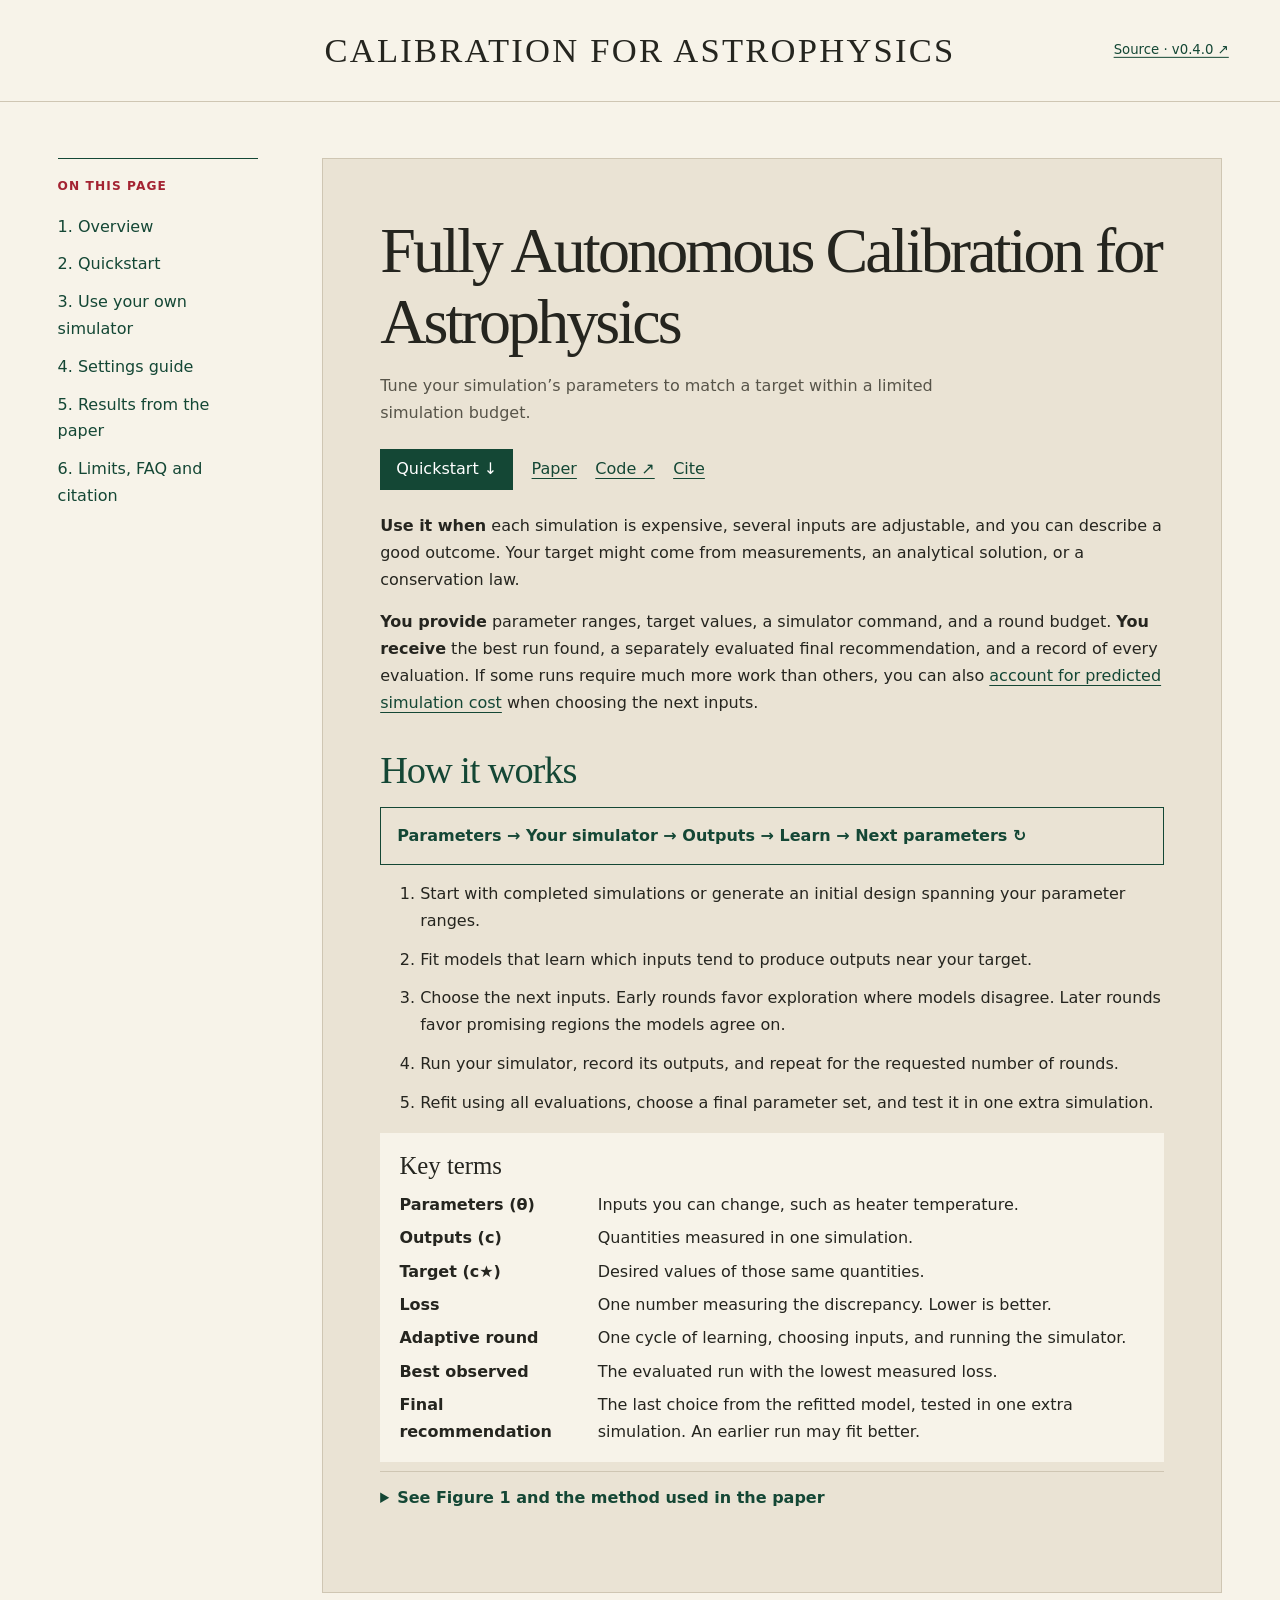
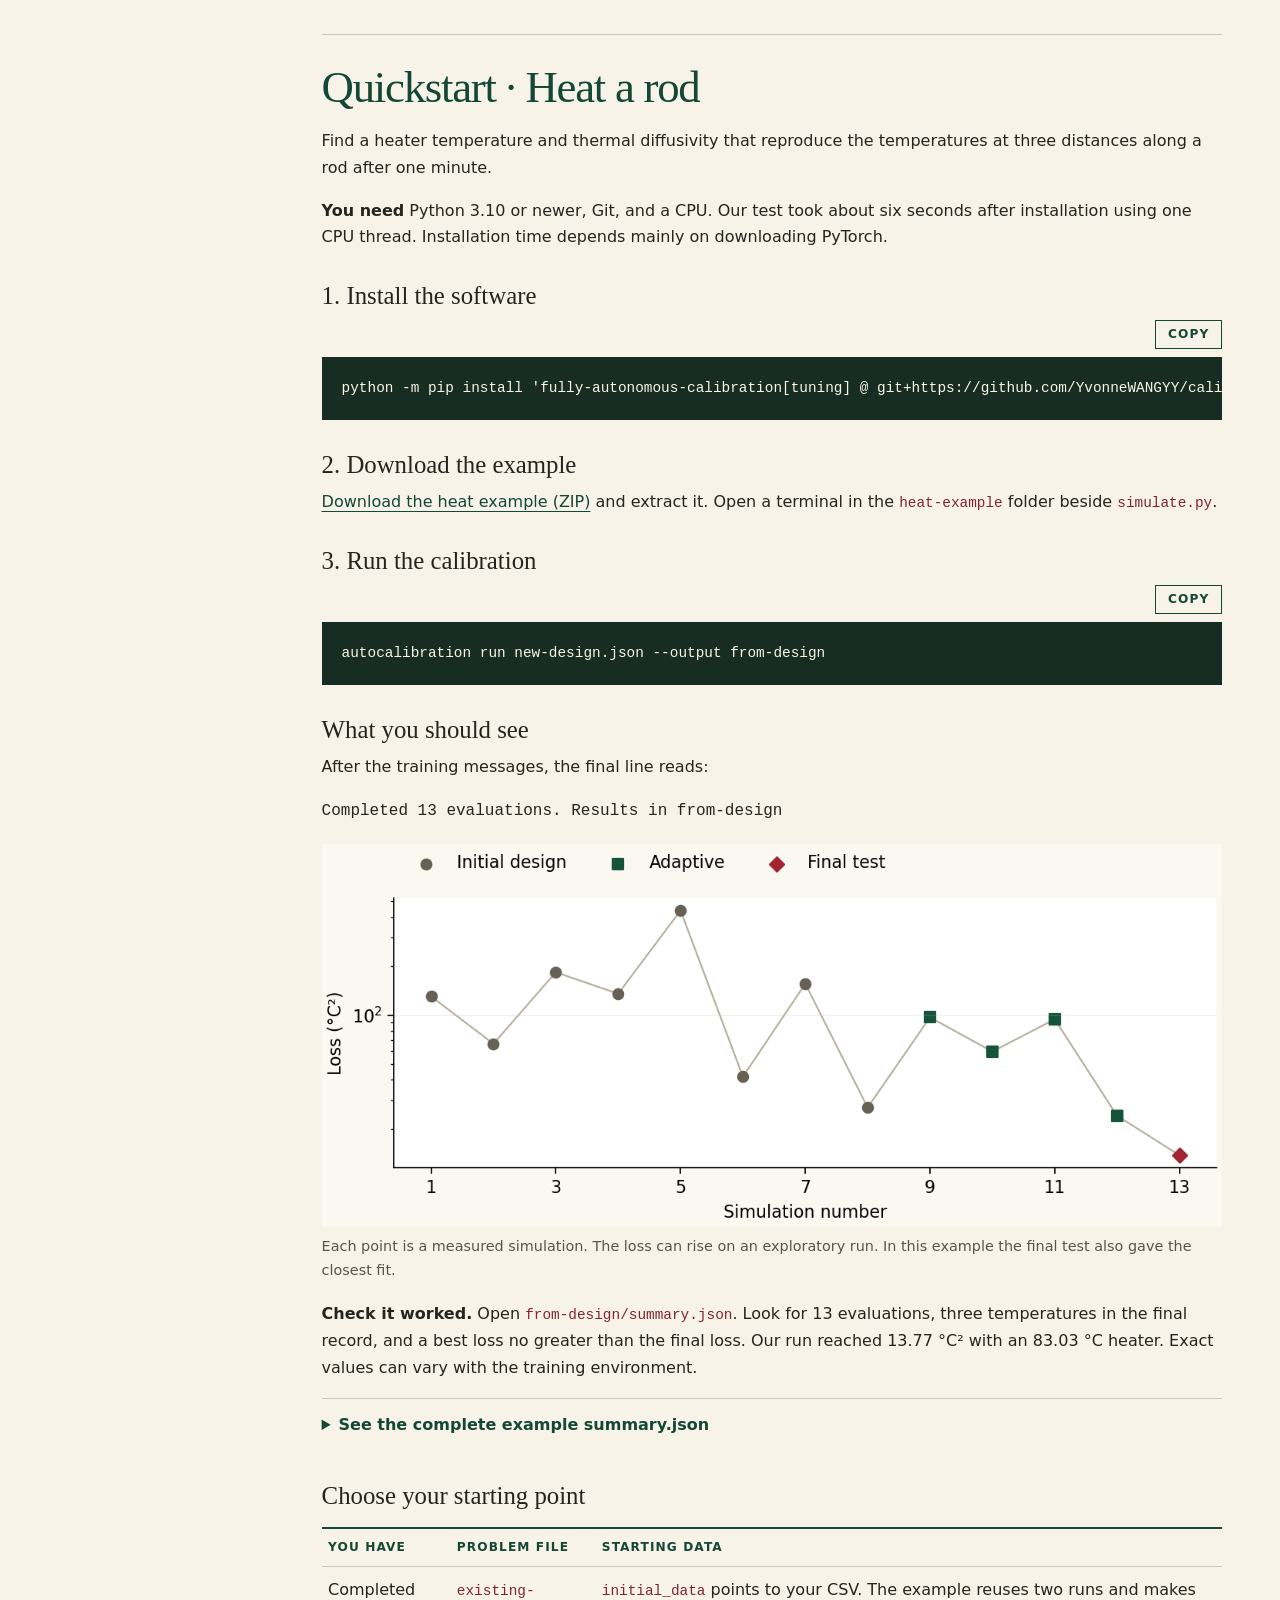
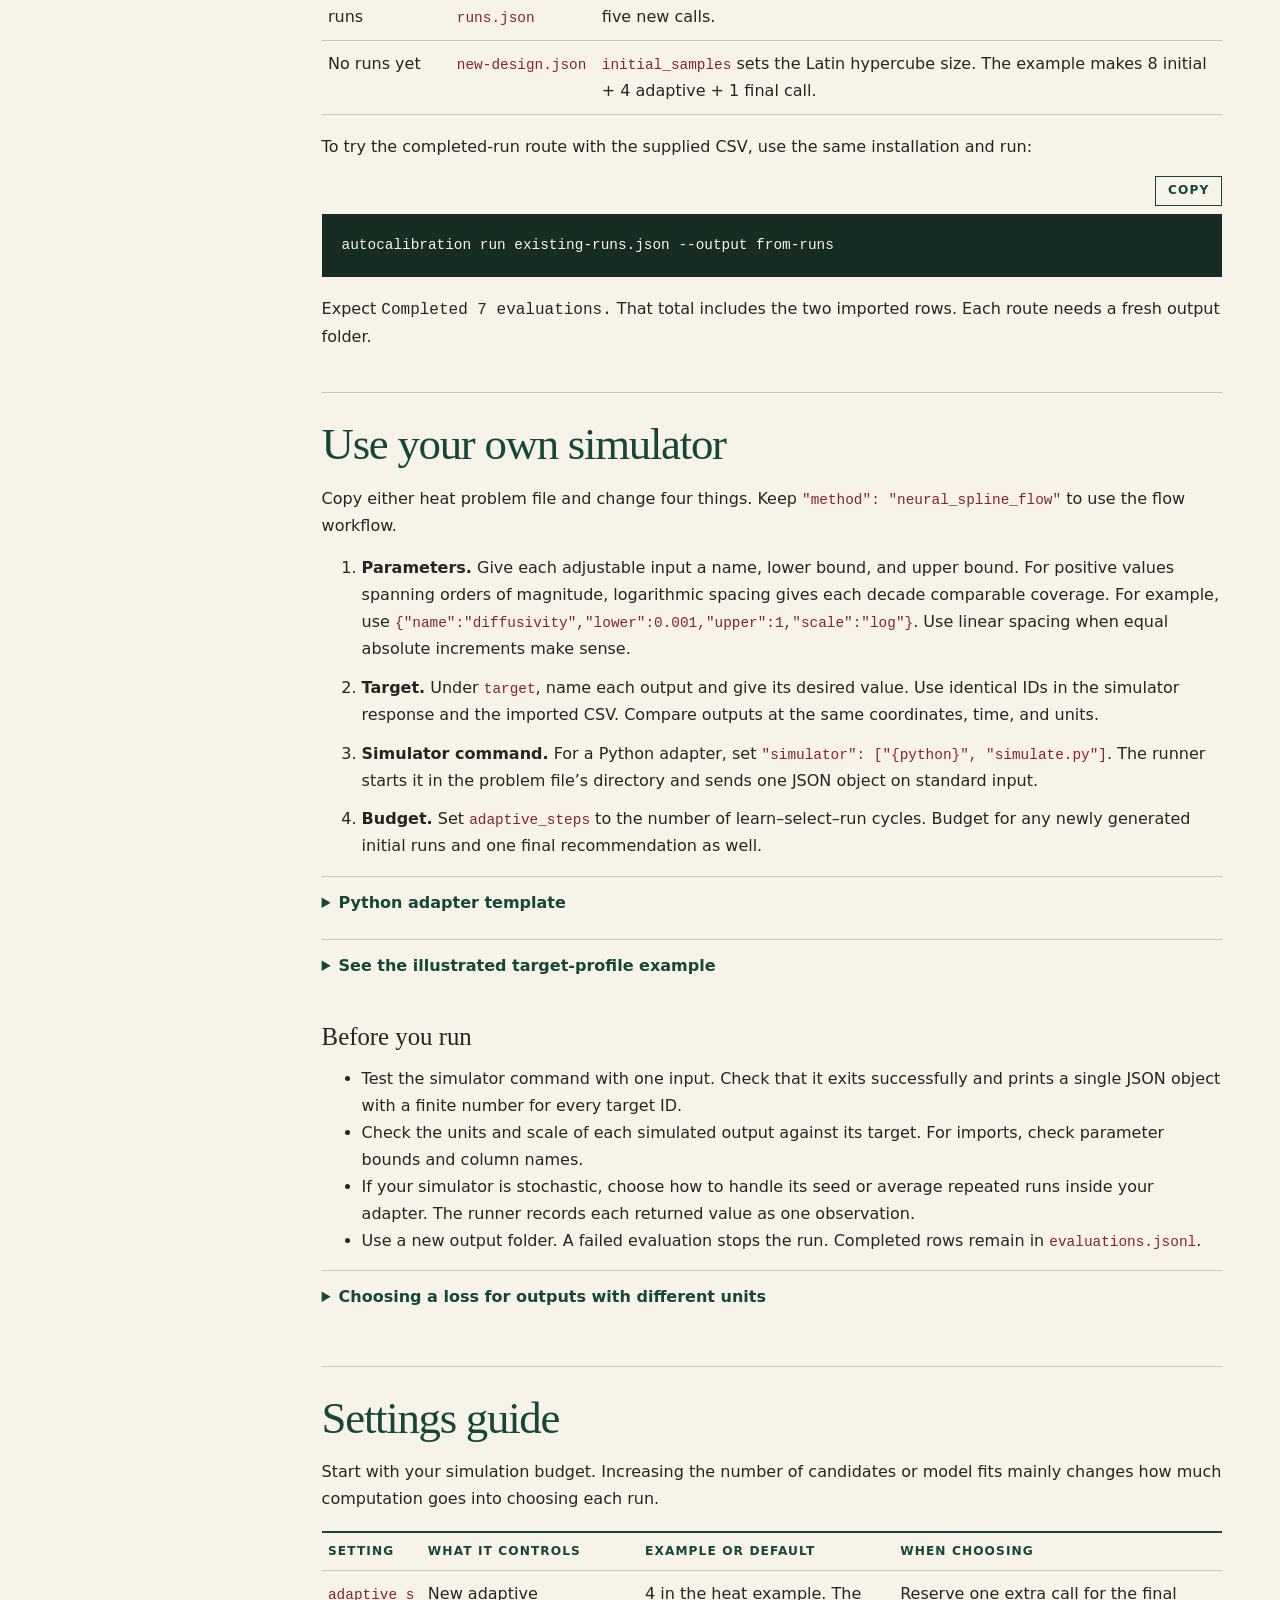
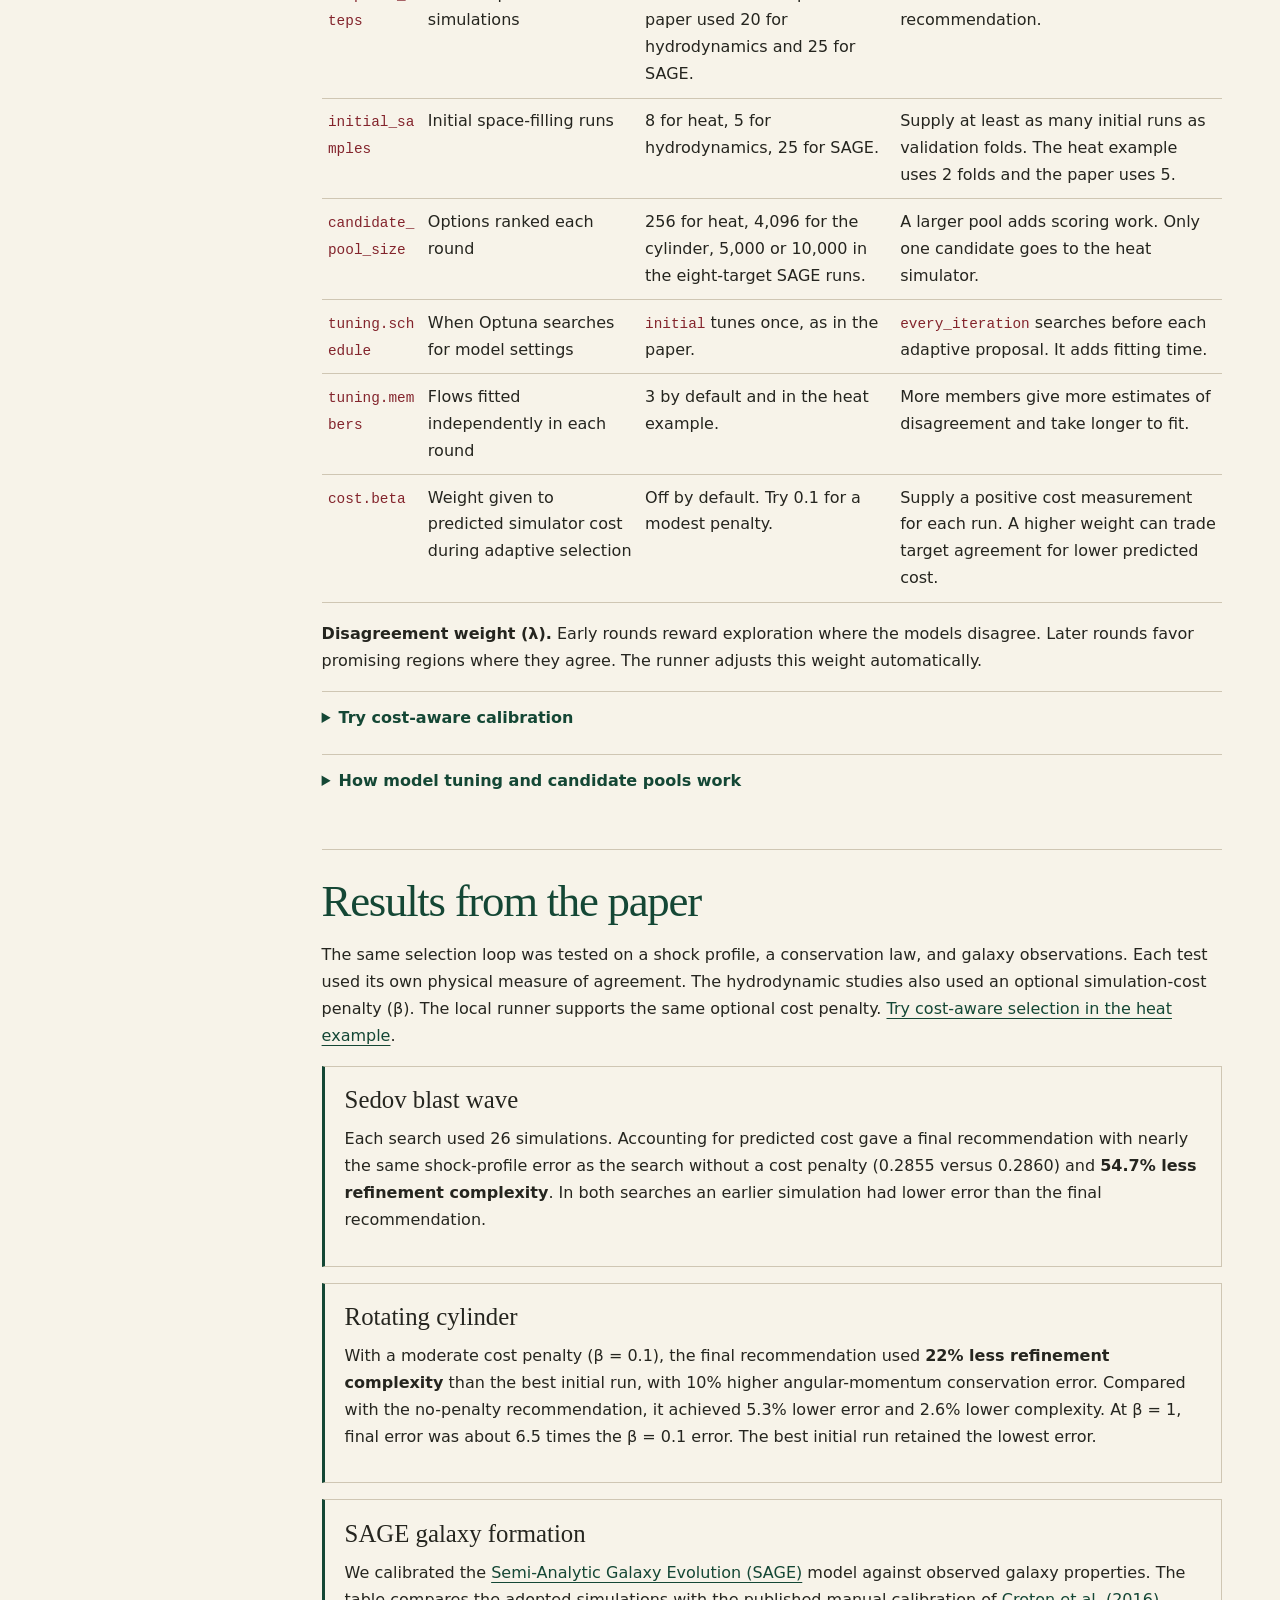
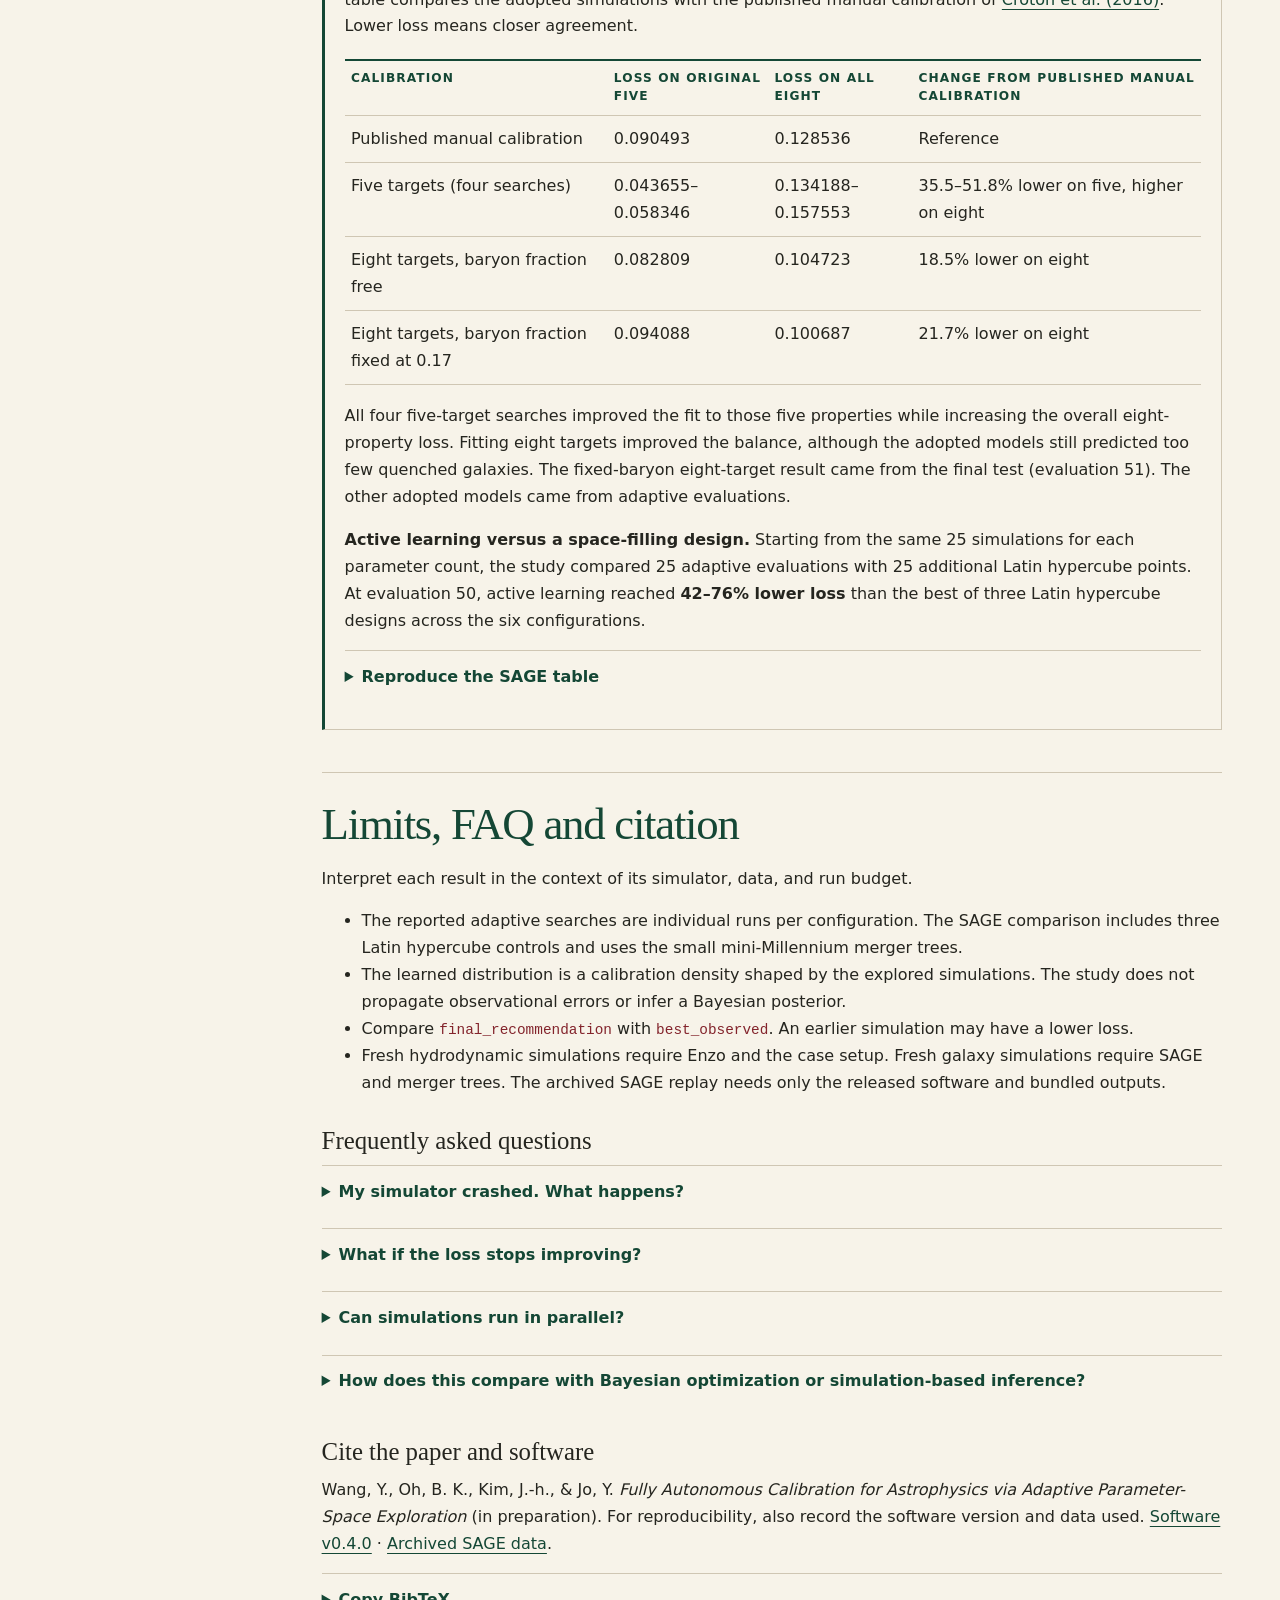
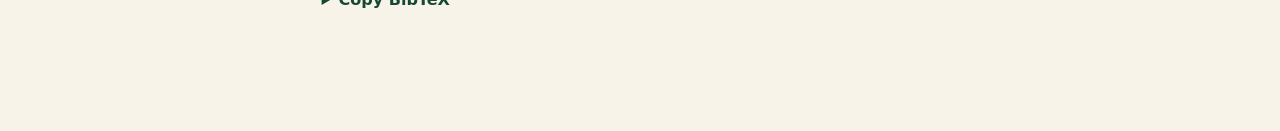
==== index.html @ 90cbb2a3 "Support cost-aware adaptive flow selection and a runnable heat example" ====
<!doctype html>
<html lang="en">
<head>
<meta charset="utf-8"><meta name="viewport" content="width=device-width,initial-scale=1">
<title>Fully Autonomous Calibration for Astrophysics via Adaptive Parameter-Space Exploration</title>
<meta name="description" content="Install autocalibration, define a target profile, and connect a simulator or import completed simulations.">
<link rel="stylesheet" href="guide/style.css?v=six-section-guide"></head>
<body><a class="skip" href="#main">Skip to content</a><header><div class="bar"><a class="brand" href="./">Calibration for Astrophysics</a><a href="https://github.com/YvonneWANGYY/calibration/tree/v0.4.0">Source · v0.4.0 ↗</a></div></header>
<div class="layout"><nav class="toc" aria-label="On this page"><strong>On this page</strong><a href="#overview">1. Overview</a><a href="#quickstart">2. Quickstart</a><a href="#your-problem">3. Use your own simulator</a><a href="#settings">4. Settings guide</a><a href="#results">5. Results from the paper</a><a href="#faq">6. Limits, FAQ and citation</a></nav><main id="main">
<section id="overview" class="intro">
<h1>Fully Autonomous Calibration for Astrophysics</h1>
<p class="lede">Tune your simulation’s parameters to match a target within a limited simulation budget.</p>
<div class="actions"><a href="#quickstart">Quickstart ↓</a> <a href="#paper">Paper</a> <a href="https://github.com/YvonneWANGYY/calibration/tree/v0.4.0">Code ↗</a> <a href="#cite">Cite</a></div>
<p><strong>Use it when</strong> each simulation is expensive, several inputs are adjustable, and you can describe a good outcome. Your target might come from measurements, an analytical solution, or a conservation law.</p>
<p><strong>You provide</strong> parameter ranges, target values, a simulator command, and a round budget. <strong>You receive</strong> the best run found, a separately evaluated final recommendation, and a record of every evaluation. If some runs require much more work than others, you can also <a href="#cost-aware">account for predicted simulation cost</a> when choosing the next inputs.</p>
<h2>How it works</h2>
<div class="loop" aria-label="Calibration loop">Parameters → Your simulator → Outputs → Learn → Next parameters ↻</div>
<ol class="steps"><li>Start with completed simulations or generate an initial design spanning your parameter ranges.</li><li>Fit models that learn which inputs tend to produce outputs near your target.</li><li>Choose the next inputs. Early rounds favor exploration where models disagree. Later rounds favor promising regions the models agree on.</li><li>Run your simulator, record its outputs, and repeat for the requested number of rounds.</li><li>Refit using all evaluations, choose a final parameter set, and test it in one extra simulation.</li></ol>
<aside class="glossary"><h3>Key terms</h3><dl class="terms"><dt>Parameters (θ)</dt><dd>Inputs you can change, such as heater temperature.</dd><dt>Outputs (c)</dt><dd>Quantities measured in one simulation.</dd><dt>Target (c★)</dt><dd>Desired values of those same quantities.</dd><dt>Loss</dt><dd>One number measuring the discrepancy. Lower is better.</dd><dt>Adaptive round</dt><dd>One cycle of learning, choosing inputs, and running the simulator.</dd><dt>Best observed</dt><dd>The evaluated run with the lowest measured loss.</dd><dt>Final recommendation</dt><dd>The last choice from the refitted model, tested in one extra simulation. An earlier run may fit better.</dd></dl></aside>
<details id="pipeline"><summary>See Figure 1 and the method used in the paper</summary><figure class="paper-figure"><a href="assets/calibration-workflow.png"><img src="assets/calibration-workflow.png" width="1635" height="942" alt="The loop fits flows to completed simulations, draws candidate inputs for the target, ranks them, and adds new simulation outputs to the training data."></a><figcaption>Figure 1 from Wang et al. (in preparation). <a href="assets/calibration-workflow.png">Open the full-size figure ↗</a></figcaption></figure><p>The paper fits conditional neural spline flows to simulation input–output pairs. Given the target, the ensemble draws and ranks candidate inputs. After the adaptive rounds it estimates the peak of the calibration density in physical parameter coordinates. See “Candidate Selection” in the <a href="#cite">manuscript</a>. <a href="https://arxiv.org/abs/1906.04032">Durkan et al. (2019)</a>.</p></details></section>

<section id="quickstart"><h2>Quickstart · Heat a rod</h2>
<p>Find a heater temperature and thermal diffusivity that reproduce the temperatures at three distances along a rod after one minute.</p>
<p><strong>You need</strong> Python 3.10 or newer, Git, and a CPU. Our test took about six seconds after installation using one CPU thread. Installation time depends mainly on downloading PyTorch.</p>
<h3 id="install">1. Install the software</h3>
<pre><code>python -m pip install 'fully-autonomous-calibration[tuning] @ git+https://github.com/YvonneWANGYY/calibration.git@v0.4.0'</code></pre>
<h3>2. Download the example</h3><p><a href="guide/heat-example.zip" download>Download the heat example (ZIP)</a> and extract it. Open a terminal in the <code>heat-example</code> folder beside <code>simulate.py</code>.</p>
<h3 id="new">3. Run the calibration</h3>
<pre><code>autocalibration run new-design.json --output from-design</code></pre>
<h3 id="output">What you should see</h3><p>After the training messages, the final line reads:</p>
<samp>Completed 13 evaluations. Results in from-design</samp>
<figure class="paper-figure"><img src="guide/heat/loss.png" alt="Loss for all 13 heat simulations. The final test at run 13 had the lowest loss in this example."><figcaption>Each point is a measured simulation. The loss can rise on an exploratory run. In this example the final test also gave the closest fit.</figcaption></figure>
<p><strong>Check it worked.</strong> Open <code>from-design/summary.json</code>. Look for 13 evaluations, three temperatures in the final record, and a best loss no greater than the final loss. Our run reached 13.77 °C² with an 83.03 °C heater. Exact values can vary with the training environment.</p>
<details><summary>See the complete example summary.json</summary><pre><code>{
  &quot;evaluations&quot;: 13,
  &quot;best_observed&quot;: {
    &quot;kind&quot;: &quot;final_recommendation&quot;,
    &quot;parameters&quot;: {
      &quot;diffusivity_cm2_s&quot;: 0.0696390151977539,
      &quot;heater_c&quot;: 83.03335666656494
    },
    &quot;rank&quot;: 1,
    &quot;evaluation&quot;: 13,
    &quot;metrics&quot;: {
      &quot;temp_1cm&quot;: 65.9820600017668,
      &quot;temp_3cm&quot;: 38.87852084547196,
      &quot;temp_5cm&quot;: 25.277617916808758
    },
    &quot;loss&quot;: 13.77159541329529
  },
  &quot;final_recommendation&quot;: {
    &quot;kind&quot;: &quot;final_recommendation&quot;,
    &quot;parameters&quot;: {
      &quot;diffusivity_cm2_s&quot;: 0.0696390151977539,
      &quot;heater_c&quot;: 83.03335666656494
    },
    &quot;rank&quot;: 1,
    &quot;evaluation&quot;: 13,
    &quot;metrics&quot;: {
      &quot;temp_1cm&quot;: 65.9820600017668,
      &quot;temp_3cm&quot;: 38.87852084547196,
      &quot;temp_5cm&quot;: 25.277617916808758
    },
    &quot;loss&quot;: 13.77159541329529
  }
}</code></pre></details>
<h3 id="initial">Choose your starting point</h3><div class="table-scroll" role="region" tabindex="0" aria-label="You have table"><table><thead><tr><th scope="col">You have</th><th scope="col">Problem file</th><th scope="col">Starting data</th></tr></thead><tbody><tr><td>Completed runs</td><td><code>existing-runs.json</code></td><td><code>initial_data</code> points to your CSV. The example reuses two runs and makes five new calls.</td></tr><tr><td>No runs yet</td><td><code>new-design.json</code></td><td><code>initial_samples</code> sets the Latin hypercube size. The example makes 8 initial + 4 adaptive + 1 final call.</td></tr></tbody></table></div>
<p id="import">To try the completed-run route with the supplied CSV, use the same installation and run:</p>
<pre><code>autocalibration run existing-runs.json --output from-runs</code></pre>
<p>Expect <samp>Completed 7 evaluations.</samp> That total includes the two imported rows. Each route needs a fresh output folder.</p></section>

<section id="your-problem"><h2>Use your own simulator</h2>
<p>Copy either heat problem file and change four things. Keep <code>"method": "neural_spline_flow"</code> to use the flow workflow.</p>
<ol class="steps"><li><strong>Parameters.</strong> Give each adjustable input a name, lower bound, and upper bound. For positive values spanning orders of magnitude, logarithmic spacing gives each decade comparable coverage. For example, use <code>{"name":"diffusivity","lower":0.001,"upper":1,"scale":"log"}</code>. Use linear spacing when equal absolute increments make sense.</li>
<li><strong>Target.</strong> Under <code>target</code>, name each output and give its desired value. Use identical IDs in the simulator response and the imported CSV. Compare outputs at the same coordinates, time, and units.</li>
<li id="adapter"><strong>Simulator command.</strong> For a Python adapter, set <code>"simulator": ["{python}", "simulate.py"]</code>. The runner starts it in the problem file’s directory and sends one JSON object on standard input.</li>
<li><strong>Budget.</strong> Set <code>adaptive_steps</code> to the number of learn–select–run cycles. Budget for any newly generated initial runs and one final recommendation as well.</li></ol>
<details><summary>Python adapter template</summary><p>Replace the import and call with your model’s interface. This example assumes the model returns temperatures keyed by distance in centimetres.</p>
<pre><code>import json
import sys
from my_solver import simulate

parameters = json.load(sys.stdin)
temperatures = simulate(**parameters)
outputs = {f"temp_{x}cm": temperatures[x] for x in (1, 3, 5)}
print(json.dumps(outputs, allow_nan=False))</code></pre><p>Print diagnostics to standard error. <a href="guide/heat/simulate.py">See the complete runnable heat solver</a>.</p></details>
<details id="target"><summary id="target-profile">See the illustrated target-profile example</summary>
<p>A target profile describes what you want the simulator to reproduce. Choose the output you want to match, where to compare it, and the value you want it to take at each point. Use the same reference for every parameter set, whether your first simulations are imported or newly generated.</p>
<p>In the paper, <var>θ</var> denotes the inputs you can adjust, <var>c</var> is the set of quantities measured in one simulation, and <var>c</var><sub>★</sub> contains their desired values. A completed simulation gives one pair (<var>θ</var>, <var>c</var>). The paper’s conditional neural spline flow (<a href="https://arxiv.org/abs/1906.04032">Durkan et al. 2019</a>) learns from these pairs and proposes new inputs for the desired <var>c</var><sub>★</sub>. A loss then summarizes how closely a completed run matches the reference.</p>
<h4>How far does heat travel along a rod?</h4>
<p>A 10 cm rod starts at 20 °C. A heater holds its left end at a constant temperature while its right end stays at 20 °C. The simulator divides the rod into cells and advances the heat equation for 60 seconds. You can change two inputs: the heater temperature and the thermal diffusivity, which controls how quickly heat spreads.</p>
<p><strong>Your target is a temperature profile.</strong> At 60 seconds, you want the simulation to match temperatures at three positions along the rod. For this tutorial we generated those target readings using a finer reference simulation (200 cells, diffusivity 0.09 cm²/s, heater 80 °C) and rounded them to two decimals. Every trial uses 100 cells.</p>
<figure style="margin:1rem 0"><img src="guide/heat/profile.svg" width="720" height="355" style="width:100%;height:auto" alt="The trial temperature falls with distance from the heater and lies below all three target temperatures."></figure>
<div class="table-scroll" tabindex="0" role="region" aria-label="Rod temperatures"><table><thead><tr><th scope="col">Distance</th><th scope="col">Target at 60 s</th><th scope="col">Trial at 60 s</th><th scope="col">Output ID</th></tr></thead><tbody><tr><td>1 cm</td><td>65.66 °C</td><td>58.90 °C</td><td><code>temp_1cm</code></td></tr><tr><td>3 cm</td><td>41.68 °C</td><td>30.26 °C</td><td><code>temp_3cm</code></td></tr><tr><td>5 cm</td><td>27.69 °C</td><td>21.35 °C</td><td><code>temp_5cm</code></td></tr></tbody></table></div>
<p><strong>Read one trial.</strong> With the heater at 80 °C and diffusivity at 0.04 cm²/s, too little heat reaches the interior. Increasing diffusivity would carry heat farther along the rod. The pipeline tries parameter pairs and compares the three simulated temperatures with the same three targets each time. The local loss is the sum of the three squared temperature differences.</p>
<p>For your own simulation, choose an output field, a sampling time, and the locations where you want to match it. Put the desired values in your problem file under <code>target</code>. Have your adapter return the simulated values under the same IDs. An imported results table uses those IDs as column names. <a download href="guide/target-profile.csv">Download the rod target profile</a> · <a href="guide/heat/simulate.py">Read the heat solver</a></p>
<details><summary>How the paper defines its targets</summary>
<ul>
<li><strong>Sedov blast wave.</strong> At a fixed time, compare density, pressure, radial velocity, and transformed specific internal energy with the analytical blast-wave solution on a common radial grid (<a href="https://doi.org/10.1098/rspa.1950.0049">Taylor 1950</a>). Each output is a simulated value minus its analytical reference, so the desired profile is zero at every radius. The reported error accounts for radial bin widths.</li>
<li><strong>Rotating cylinder.</strong> The study uses the Enzo hydrodynamics code (<a href="https://doi.org/10.1088/0067-0049/211/2/19">Bryan et al. 2014</a>). Track the change in each of the three angular-momentum components at 51 saved times, relative to the initial component value and scaled by the magnitude of the initial axial angular momentum. Conservation gives a target of zero drift in each component at every time.</li>
<li><strong>SAGE galaxy formation.</strong> The <a href="https://github.com/sage-home/sage-model">SAGE codebase</a> implements the galaxy-formation model described by <a href="https://doi.org/10.3847/0067-0049/222/2/22">Croton et al. (2016)</a>. Its calibration targets are observations. For example, the study uses the galaxy number density in stellar-mass bins measured by <a href="https://doi.org/10.1111/j.1365-2966.2008.13348.x">Baldry, Glazebrook &amp; Driver (2008)</a>. The adapter must apply the same bin definitions and logarithmic units to its predictions. The paper’s comparison score averages squared residuals within each observable after scaling by its observed range (mapped to [−1, 1]), then gives each observable equal weight. A densely sampled observable therefore gets the same total weight as a sparsely sampled one. <a href="https://github.com/YvonneWANGYY/calibration/blob/v0.4.0/src/autocalibration/paper_sage/comparison_target.json">Inspect the published SAGE target bins</a>.</li>
</ul></details>
</details>
<h3>Before you run</h3><ul><li>Test the simulator command with one input. Check that it exits successfully and prints a single JSON object with a finite number for every target ID.</li><li>Check the units and scale of each simulated output against its target. For imports, check parameter bounds and column names.</li><li>If your simulator is stochastic, choose how to handle its seed or average repeated runs inside your adapter. The runner records each returned value as one observation.</li><li>Use a new output folder. A failed evaluation stops the run. Completed rows remain in <code>evaluations.jsonl</code>.</li></ul>
<details><summary>Choosing a loss for outputs with different units</summary><p>The local runner sums squared differences between the outputs and their targets. For temperatures in °C, the loss is in °C². For unlike quantities, apply the same scaling to each target and its simulated counterpart before returning them. Otherwise a large numerical range can dominate the loss.</p><p>The SAGE paper maps each observable’s observed range to [−1, 1], averages squared differences across that observable’s bins, then averages across observables. This gives equal weight to each galaxy property. <a href="https://github.com/YvonneWANGYY/calibration/blob/v0.4.0/src/autocalibration/paper_sage/comparison_target.json">See the SAGE comparison targets</a>.</p></details></section>

<section id="settings"><h2 id="flow-tuning">Settings guide</h2>
<p>Start with your simulation budget. Increasing the number of candidates or model fits mainly changes how much computation goes into choosing each run.</p><div class="table-scroll" role="region" tabindex="0" aria-label="Setting table"><table><thead><tr><th scope="col">Setting</th><th scope="col">What it controls</th><th scope="col">Example or default</th><th scope="col">When choosing</th></tr></thead><tbody><tr><td><code>adaptive_steps</code></td><td>New adaptive simulations</td><td>4 in the heat example. The paper used 20 for hydrodynamics and 25 for SAGE.</td><td>Reserve one extra call for the final recommendation.</td></tr><tr><td><code>initial_samples</code></td><td>Initial space-filling runs</td><td>8 for heat, 5 for hydrodynamics, 25 for SAGE.</td><td>Supply at least as many initial runs as validation folds. The heat example uses 2 folds and the paper uses 5.</td></tr><tr><td><code>candidate_pool_size</code></td><td>Options ranked each round</td><td>256 for heat, 4,096 for the cylinder, 5,000 or 10,000 in the eight-target SAGE runs.</td><td>A larger pool adds scoring work. Only one candidate goes to the heat simulator.</td></tr><tr><td><code>tuning.schedule</code></td><td>When Optuna searches for model settings</td><td><code>initial</code> tunes once, as in the paper.</td><td><code>every_iteration</code> searches before each adaptive proposal. It adds fitting time.</td></tr><tr><td><code>tuning.members</code></td><td>Flows fitted independently in each round</td><td>3 by default and in the heat example.</td><td>More members give more estimates of disagreement and take longer to fit.</td></tr><tr><td><code>cost.beta</code></td><td>Weight given to predicted simulator cost during adaptive selection</td><td>Off by default. Try 0.1 for a modest penalty.</td><td>Supply a positive cost measurement for each run. A higher weight can trade target agreement for lower predicted cost.</td></tr></tbody></table></div>
<p><strong>Disagreement weight (λ).</strong> Early rounds reward exploration where the models disagree. Later rounds favor promising regions where they agree. The runner adjusts this weight automatically.</p>
<details id="cost-aware"><summary>Try cost-aware calibration</summary>
<p>Some simulations are much more expensive than others. The heat solver, for example, takes more time steps when diffusivity is higher. To include that work in candidate selection, run the v0.4.0 example from the same extracted folder:</p>
<pre><code>autocalibration run cost-aware.json --output from-cost</code></pre>
<p>Compare <code>from-cost/evaluations.jsonl</code> with the ordinary run. Each cost-aware record includes <code>solver_steps</code> alongside the three temperatures. The loss still measures temperature agreement. The final recommendation is ranked by calibration density and evaluated separately.</p>
<p>For your own simulator, add this entry to the problem file and have your adapter return the named metric, in consistent units, on every call:</p><pre><code>"cost": {"metric": "solver_steps", "beta": 0.1}</code></pre>
<p>You can instead report CPU seconds, wall time, or another positive measure of resource use. For imported runs, include a column with that same name. Keep cost separate from the target. Set β to zero for a matched comparison that records cost while using ordinary selection.</p>
<p>Each adaptive round fits 500 regression trees to completed runs and uses the 80th percentile of their predictions. Costs are expressed relative to the measured cost of the lowest-loss run so far. The ranking subtracts β times the predicted log cost ratio. A penalty influences which simulations are tried and does not guarantee a cheaper final result. Compare measured costs as well as losses.</p></details>
<details><summary>How model tuning and candidate pools work</summary><p><a href="https://doi.org/10.1145/3292500.3330701">Optuna (Akiba et al. 2019)</a> chooses flow settings using the lowest mean held-out negative log-likelihood. Set <code>tuning.trials</code> for search attempts, <code>tuning.folds</code> for validation groups, and <code>tuning.epochs</code> for training passes per fit. Both tuning schedules refit model weights each round. <a href="https://github.com/YvonneWANGYY/calibration/tree/v0.4.0#tune-a-neural-spline-flow-with-optuna">See the configurable search space</a>.</p>
<p>In one SAGE comparison with the same initial simulations, the first new evaluation had five-observable loss 0.126 with 5,000 candidates, 0.080 with 10,000, and 0.340 with 20,000. Pool size changes which candidate wins the ranking, so increasing it need not improve the next simulation.</p></details></section>

<section id="results"><h2 id="paper">Results from the paper</h2><p>The same selection loop was tested on a shock profile, a conservation law, and galaxy observations. Each test used its own physical measure of agreement. The hydrodynamic studies also used an optional simulation-cost penalty (β). The local runner supports the same optional cost penalty. <a href="#cost-aware">Try cost-aware selection in the heat example</a>.</p>
<article class="result"><h3>Sedov blast wave</h3><p>Each search used 26 simulations. Accounting for predicted cost gave a final recommendation with nearly the same shock-profile error as the search without a cost penalty (0.2855 versus 0.2860) and <strong>54.7% less refinement complexity</strong>. In both searches an earlier simulation had lower error than the final recommendation.</p></article>
<article class="result"><h3>Rotating cylinder</h3><p>With a moderate cost penalty (β = 0.1), the final recommendation used <strong>22% less refinement complexity</strong> than the best initial run, with 10% higher angular-momentum conservation error. Compared with the no-penalty recommendation, it achieved 5.3% lower error and 2.6% lower complexity. At β = 1, final error was about 6.5 times the β = 0.1 error. The best initial run retained the lowest error.</p></article>
<article class="result"><h3>SAGE galaxy formation</h3><p>We calibrated the <a href="https://github.com/sage-home/sage-model">Semi-Analytic Galaxy Evolution (SAGE)</a> model against observed galaxy properties. The table compares the adopted simulations with the published manual calibration of <a href="https://doi.org/10.3847/0067-0049/222/2/22">Croton et al. (2016)</a>. Lower loss means closer agreement.</p><div class="table-scroll" role="region" tabindex="0" aria-label="Calibration table"><table><thead><tr><th scope="col">Calibration</th><th scope="col">Loss on original five</th><th scope="col">Loss on all eight</th><th scope="col">Change from published manual calibration</th></tr></thead><tbody><tr><td>Published manual calibration</td><td>0.090493</td><td>0.128536</td><td>Reference</td></tr><tr><td>Five targets (four searches)</td><td>0.043655–0.058346</td><td>0.134188–0.157553</td><td>35.5–51.8% lower on five, higher on eight</td></tr><tr><td>Eight targets, baryon fraction free</td><td>0.082809</td><td>0.104723</td><td>18.5% lower on eight</td></tr><tr><td>Eight targets, baryon fraction fixed at 0.17</td><td>0.094088</td><td>0.100687</td><td>21.7% lower on eight</td></tr></tbody></table></div>
<p>All four five-target searches improved the fit to those five properties while increasing the overall eight-property loss. Fitting eight targets improved the balance, although the adopted models still predicted too few quenched galaxies. The fixed-baryon eight-target result came from the final test (evaluation 51). The other adopted models came from adaptive evaluations.</p>
<p><strong>Active learning versus a space-filling design.</strong> Starting from the same 25 simulations for each parameter count, the study compared 25 adaptive evaluations with 25 additional Latin hypercube points. At evaluation 50, active learning reached <strong>42–76% lower loss</strong> than the best of three Latin hypercube designs across the six configurations.</p>
<details id="reproduce"><summary>Reproduce the SAGE table</summary><p>After installation, rescore the archived outputs. Read <code>L5</code> and <code>L8</code> for the five- and eight-property comparisons. The first row corresponds to the published manual calibration.</p><pre><code>autocalibration reproduce-sage</code></pre><p>The replay uses processed simulation data and runs on CPU. <a href="https://github.com/YvonneWANGYY/calibration/tree/v0.4.0/src/autocalibration/paper_sage">Browse versioned data and configurations ↗</a>.</p></details></article></section>

<section id="faq"><h2>Limits, FAQ and citation</h2><p>Interpret each result in the context of its simulator, data, and run budget.</p>
<ul><li>The reported adaptive searches are individual runs per configuration. The SAGE comparison includes three Latin hypercube controls and uses the small mini-Millennium merger trees.</li><li>The learned distribution is a calibration density shaped by the explored simulations. The study does not propagate observational errors or infer a Bayesian posterior.</li><li>Compare <code>final_recommendation</code> with <code>best_observed</code>. An earlier simulation may have a lower loss.</li><li>Fresh hydrodynamic simulations require Enzo and the case setup. Fresh galaxy simulations require SAGE and merger trees. The archived SAGE replay needs only the released software and bundled outputs.</li></ul>
<h3>Frequently asked questions</h3>
<details><summary>My simulator crashed. What happens?</summary><p>The CLI stops and reports the evaluation number and inputs. Completed evaluations are flushed to <code>evaluations.jsonl</code>. Inspect the simulator’s standard error, fix the adapter, and rerun in a new directory. To reuse completed evaluations, convert their inputs and outputs to the initial CSV format.</p></details>
<details><summary>What if the loss stops improving?</summary><p>Inspect the individual outputs of your best run first. Check their units and target IDs. If the best inputs sit on a bound, reconsider the physically plausible range. If the initial sample leaves much of that range uncovered, consider more initial simulations or more adaptive rounds. An exploratory step can have higher loss than the preceding run.</p></details>
<details><summary>Can simulations run in parallel?</summary><p>The v0.4.0 local CLI waits for one simulator call to finish before choosing the next point. Your adapter can launch a parallel simulator and wait for its result. You can also generate the initial simulations separately in parallel and import their completed rows.</p></details>
<details><summary>How does this compare with Bayesian optimization or simulation-based inference?</summary><p>Bayesian optimization typically models a scalar objective and uses an acquisition rule to decide where to evaluate it next. Here the flow learns from simulation inputs paired with their output profiles and proposes parameters for a specified target. Both approaches can guide sequential experiments. Simulation-based inference often aims to quantify posterior uncertainty under a prior and an observation model. This workflow uses its density to guide a search and checks its recommendation in the simulator.</p></details>
<h3 id="cite">Cite the paper and software</h3><p>Wang, Y., Oh, B. K., Kim, J.-h., &amp; Jo, Y. <cite>Fully Autonomous Calibration for Astrophysics via Adaptive Parameter-Space Exploration</cite> (in preparation). For reproducibility, also record the software version and data used. <a href="https://github.com/YvonneWANGYY/calibration/tree/v0.4.0">Software v0.4.0</a> · <a href="https://github.com/YvonneWANGYY/calibration/tree/v0.4.0/src/autocalibration/paper_sage">Archived SAGE data</a>.</p>
<details><summary>Copy BibTeX</summary><pre><code>@unpublished{wang_autonomous_calibration,
  author = {Wang, Yiyang and Oh, Boon Kiat and Kim, Ji-hoon and Jo, Yongseok},
  title = {Fully Autonomous Calibration for Astrophysics via Adaptive Parameter-Space Exploration},
  note = {Manuscript in preparation}
}</code></pre></details></section>
</main></div>
<script>
function revealSection() {
  const previous = {
    introduction: 'overview', 'generic-recipe': 'your-problem', cases: 'results',
    workflow: 'pipeline', 'local-loop': 'initial', 'sage-recipe': 'reproduce',
    boundary: 'faq', reproducibility: 'reproduce', existing: 'import', problem: 'adapter',
    'getting-started': 'quickstart', 'run-results': 'output'
  };
  const id = location.hash.slice(1);
  const target = document.getElementById(id) || document.getElementById(previous[id]);
  if (!target) return;
  for (let node = target; node; node = node.parentElement) {
    if (node.tagName === 'DETAILS') node.open = true;
  }
  target.scrollIntoView();
}
window.addEventListener('hashchange', revealSection);
revealSection();

if (window.isSecureContext && navigator.clipboard) {
  document.querySelectorAll('pre').forEach(pre => {
    const wrap = document.createElement('div');
    wrap.className = 'snippet';
    pre.before(wrap);
    const button = document.createElement('button');
    button.type = 'button'; button.textContent = 'Copy'; button.setAttribute('aria-label','Copy code');
    button.addEventListener('click', async () => {
      try { await navigator.clipboard.writeText(pre.textContent); button.textContent = 'Copied'; }
      catch { button.textContent = 'Select code to copy'; }
      setTimeout(() => {button.textContent = 'Copy';}, 1800);
    });
    wrap.append(button, pre);
  });
}
</script></body></html>
---- guide/style.css ----
:root {
  --ivory: #f7f3e9;
  --ink: #25251f;
  --muted: #575449;
  --green: #144735;
  --red: #a42332;
  --rule: #cfc6b3;
  --serif: "Baskervville", Baskerville, "Times New Roman", serif;
  --sans: Inter, system-ui, sans-serif;
}
* { box-sizing: border-box; }
html { scroll-padding-top: 1.5rem; }
body { margin: 0; background: var(--ivory); color: var(--ink); font: 1rem/1.68 var(--sans); }
a { color: var(--green); text-underline-offset: .22em; }
a:hover { color: var(--red); }
:focus-visible { outline: 3px solid var(--red); outline-offset: 4px; }
header { border-bottom: 1px solid var(--rule); text-align: center; }
.bar { position: relative; width: min(1240px, 92%); margin: auto; padding: 1.85rem 0; }
.bar .brand { color: var(--ink); font: 500 clamp(1.2rem, 2.7vw, 2.65rem)/1.2 var(--serif); letter-spacing: .065em; text-transform: uppercase; text-decoration: none; }
.bar a:last-child { position: absolute; right: 0; top: 50%; transform: translateY(-50%); font-size: .83rem; }
.layout { width: min(1180px, 91%); margin: 0 auto; display: grid; grid-template-columns: 200px minmax(0, 1fr); gap: clamp(2rem, 5vw, 5rem); padding: 3.5rem 0 6rem; }
.toc { position: sticky; top: 1.6rem; align-self: start; border-top: 1px solid var(--green); padding-top: 1.2rem; }
.toc strong, .snippet button, th { font: 650 .76rem/1.45 var(--sans); text-transform: uppercase; letter-spacing: .09em; }
.toc strong { color: var(--red); display: block; margin-bottom: .8rem; }
.toc a { display: block; text-decoration: none; padding: .34rem 0; }
.toc a:hover { text-decoration: underline; }
main { min-width: 0; }
.intro { padding: clamp(1.8rem, 4.5vw, 4.5rem); background: #eae3d4; border: 1px solid var(--rule); }
h1, h2, h3 { font-family: var(--serif); font-weight: 500; line-height: 1.1; }
h1 { margin: 0 0 1rem; font-size: clamp(3rem, 6.4vw, 6rem); letter-spacing: -.045em; }
.lede { margin: 0; max-width: 48ch; color: var(--muted); }
section { margin-top: 2.6rem; padding-top: 1.7rem; border-top: 1px solid var(--rule); }
h2 { margin: 0 0 1rem; color: var(--green); font-size: clamp(2rem, 3.5vw, 3rem); letter-spacing: -.028em; }
h3 { color: var(--ink); font-size: 1.55rem; margin: 1.9rem 0 .7rem; }
p { margin: .65rem 0 1rem; }
.route { display: grid; grid-template-columns: 1fr 1fr; gap: .8rem; }
.route a { padding: 1.05rem 1.15rem; background: var(--green); color: white; text-decoration: none; }
.route a:hover { text-decoration: underline; }
code, pre { font-family: ui-monospace, monospace; font-size: .9em; }
main :not(pre) > code { color: #83242c; overflow-wrap: anywhere; }
pre { background: #172c23; color: #faf5e7; overflow: auto; line-height: 1.6; margin: .5rem 0 1.2rem; padding: 1.25rem; }
pre code { font-size: inherit; }
.snippet button { display: block; margin-left: auto; color: var(--green); background: transparent; border: 1px solid var(--green); padding: .3rem .75rem; cursor: pointer; }
.snippet button:hover { background: var(--green); color: white; }
table { width: 100%; border-collapse: collapse; font-variant-numeric: tabular-nums; }
th, td { text-align: left; padding: .6rem .4rem; border-bottom: 1px solid var(--rule); }
th { border-top: 2px solid var(--green); color: var(--green); }
.skip { position: absolute; left: -10000px; }
.skip:focus { left: .8rem; top: 1rem; z-index: 3; padding: .5rem; background: white; }
@media (max-width: 800px) {
  .bar { display: grid; justify-items: center; gap: .4rem; padding: 1.25rem 0; }
  .bar a:last-child { position: static; transform: none; }
  .layout { display: block; padding-top: 1.2rem; }
  .toc { position: static; border: 0; padding: 0 0 1rem; }
  .toc strong { margin-bottom: .3rem; }
  .toc a { display: inline-block; margin-right: .8rem; font-size: .87rem; }
}
@media (max-width: 520px) {
  .intro { padding: 1.8rem 2rem 1.8rem 1.35rem; }
  .lede { max-width: 100%; }
  .route { grid-template-columns: 1fr; }
}

.research-nav { border-top: 1px solid var(--rule); padding-top: .8rem; margin-top: .8rem; }
.toc { max-height: calc(100vh - 3rem); overflow-y: auto; }
.section-inner img { max-width: 100%; height: auto; }
.case-grid, .feature-grid, .resource-grid { display: grid; grid-template-columns: repeat(auto-fit, minmax(min(100%, 230px), 1fr)); gap: 1rem; }
.card, .resource-card, .callout { padding: 1rem; border: 1px solid var(--rule); }
.resource-card { display: grid; align-content: start; gap: .4rem; text-decoration: none; }
.resource-title { font-weight: 700; }
.resource-action { text-decoration: underline; }
.eyebrow, .tag, .resource-kicker { color: var(--red); font-size: .85rem; }
.workflow .step { margin: .8rem 0; }
.step > span { margin-right: .6rem; }
@media (max-width: 800px) { .toc { max-height: none; } }

.intro { margin-top: 0; }
.intro h2 { margin-top: 2rem; font-size: clamp(1.7rem, 3vw, 2.5rem); }
.intro .lede { max-width: 62ch; }
.choices { display: grid; grid-template-columns: repeat(auto-fit, minmax(min(100%, 240px), 1fr)); gap: 1rem; margin: 1.3rem 0; }
.choices > div { padding: 1.1rem 1.3rem; border: 1px solid var(--rule); }
.choices h3 { margin-top: 0; color: var(--green); }
details { margin: .6rem 0; border-top: 1px solid var(--rule); }
summary { padding: .8rem 0; cursor: pointer; font-weight: 600; color: var(--green); }
summary:hover { color: var(--red); }
.paper-figure { margin: 1.2rem 0; }
.paper-figure img { display: block; width: 100%; height: auto; }
.paper-figure figcaption { margin: .45rem 0; font-size: .9rem; color: var(--muted); }
.settings dt { color: var(--green); font-weight: 650; }
.settings dd { margin: .25rem 0 1rem; }

.intro h1 { font-size: clamp(2.55rem, 5vw, 4.8rem); }
.route { margin-top: 1.5rem; }
.route a + a { background: transparent; color: var(--green); border: 1px solid var(--green); }
.choices h4 { margin: 0; font: 500 1.45rem/1.2 var(--serif); color: var(--green); }
.choices > div { min-width: 0; }
.choices pre { white-space: pre-wrap; overflow-wrap: anywhere; }
.steps li, details li { margin-bottom: .75rem; }

.actions { display:flex; gap:.65rem 1.15rem; align-items:center; flex-wrap:wrap; margin:1.4rem 0; }
.actions a:first-child { background:var(--green); color:white; padding:.45rem 1rem; text-decoration:none; }
.loop { padding:.9rem 1rem; border:1px solid var(--green); color:var(--green); font-weight:650; }
.glossary { padding:1rem 1.2rem; background:var(--ivory); }
.glossary h3, .result h3 { margin:.2rem 0 .8rem; }
.terms { display:grid; grid-template-columns:minmax(9rem,1fr) 3fr; gap:.4rem 1rem; margin:0; }
.terms dt { font-weight:650; }
.terms dd { margin:0; }
.table-scroll { max-width:100%; overflow-x:auto; margin:1.15rem 0; }
.table-scroll th, .table-scroll td { vertical-align:top; }
.result { border:1px solid var(--rule); border-left:3px solid var(--green); padding:1rem 1.25rem; margin:1rem 0; }
samp { overflow-wrap:anywhere; }
@media(max-width:800px) {
  .toc { position:sticky; top:0; z-index:4; background:var(--ivory); border-bottom:1px solid var(--rule); padding:.4rem 0; white-space:nowrap; overflow-x:auto; }
  .toc strong { display:inline; margin-right:.7rem; }
  html { scroll-padding-top:3.5rem; }
  .table-scroll table { min-width:32rem; }
}
@media(max-width:520px) {
  .terms { grid-template-columns:1fr; gap:.15rem; }
  .terms dd { margin-bottom:.5rem; }
}
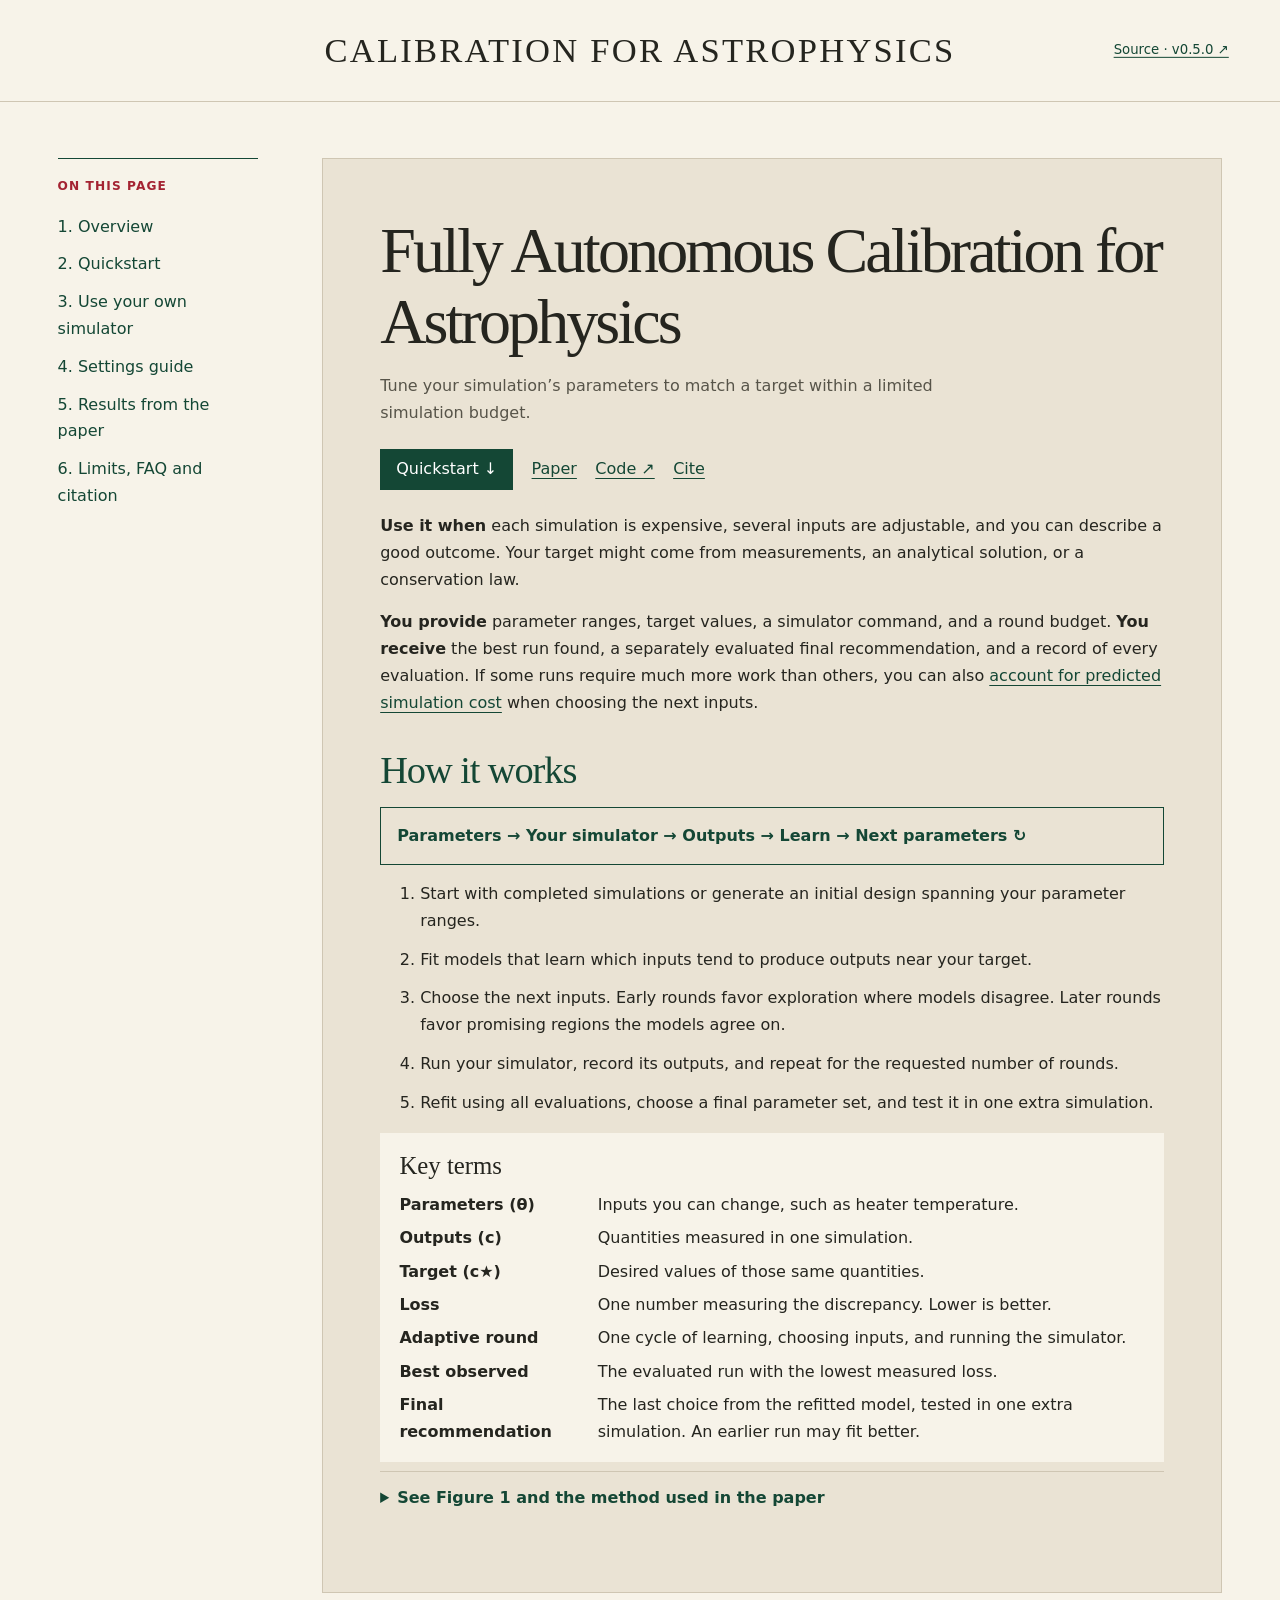
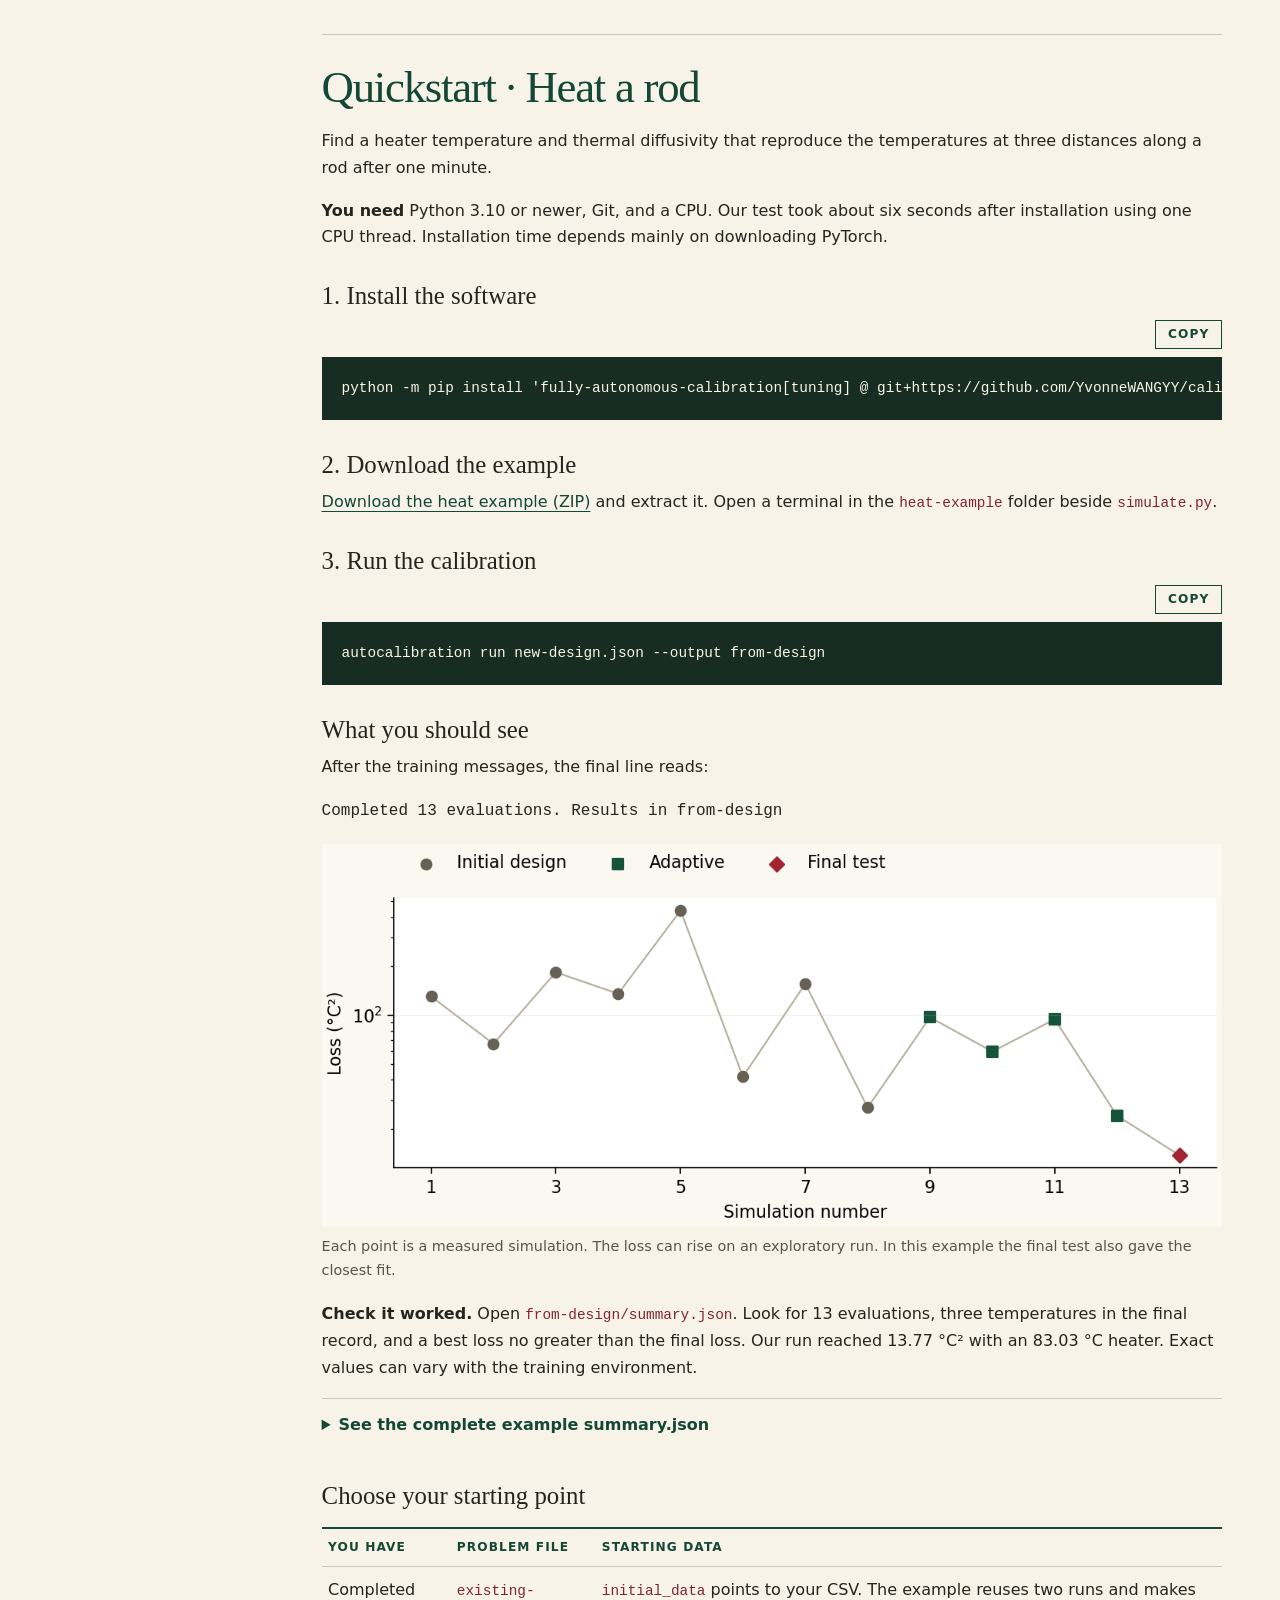
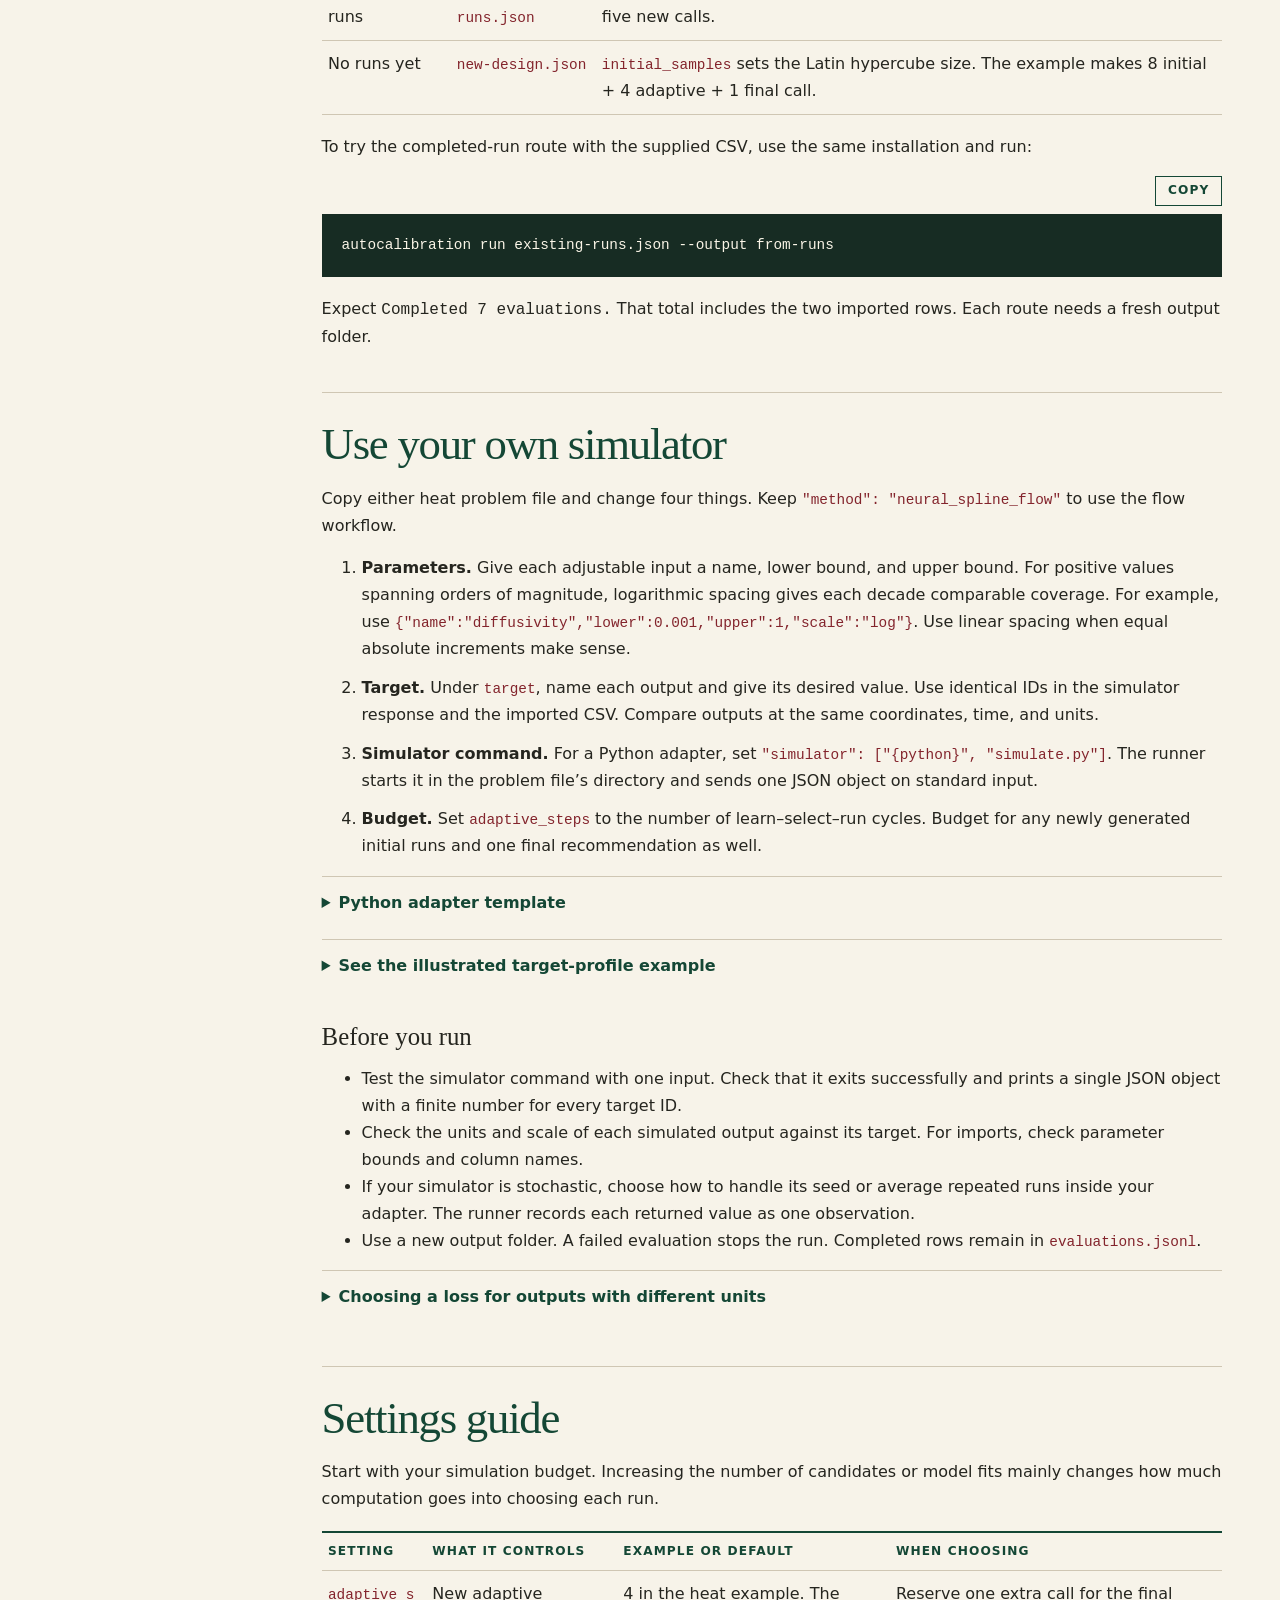
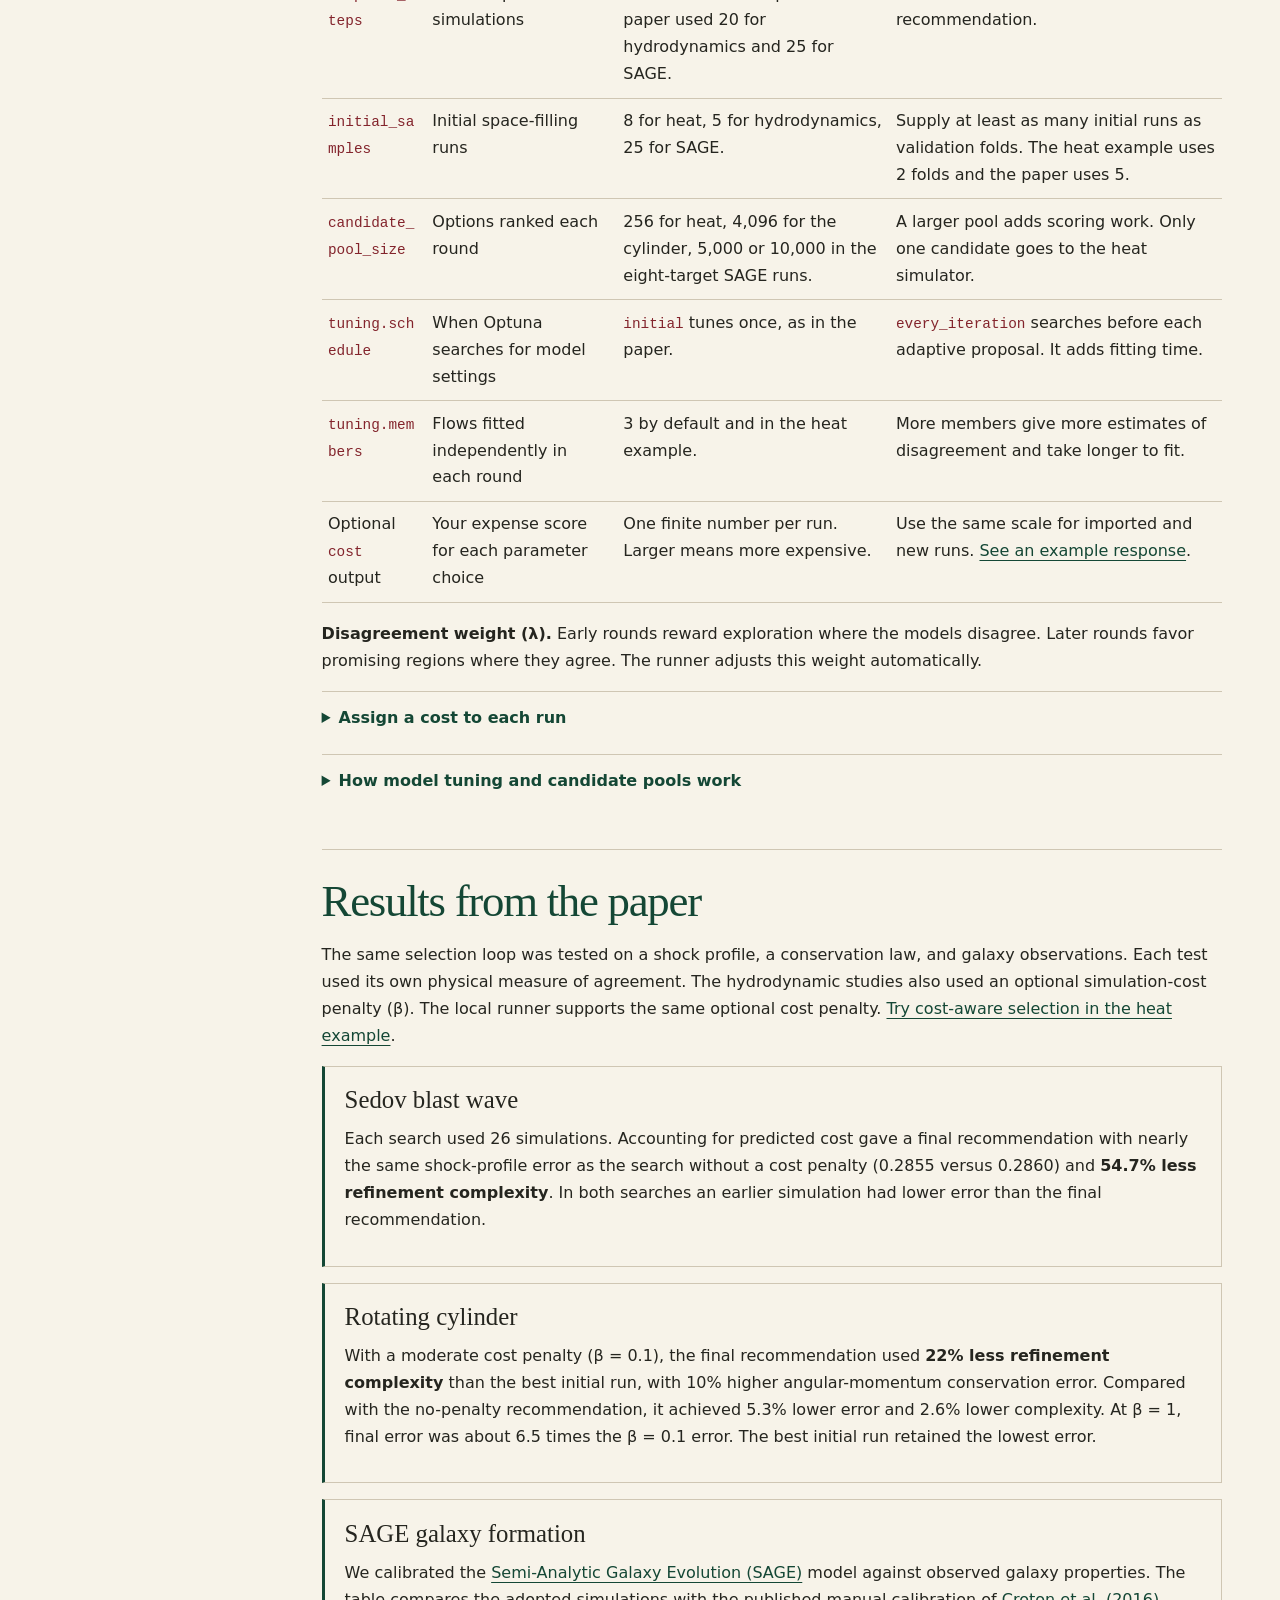
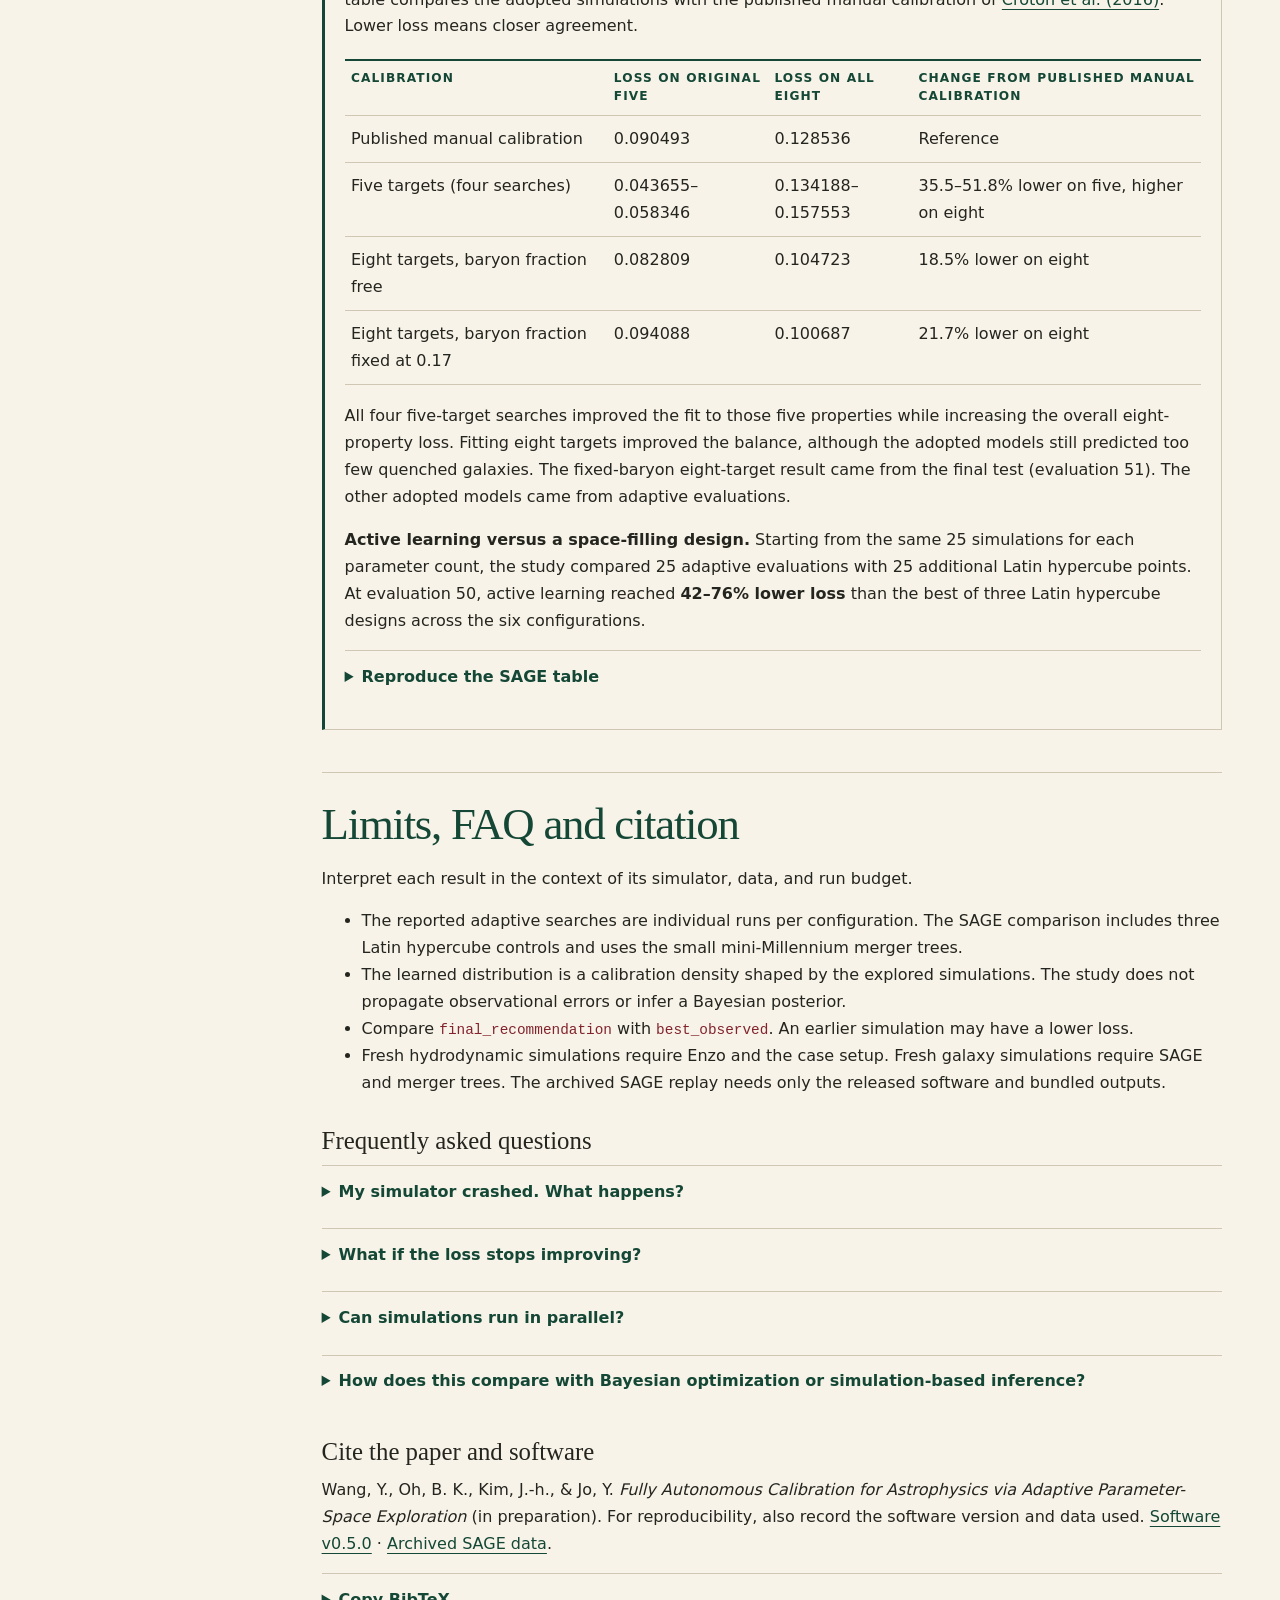
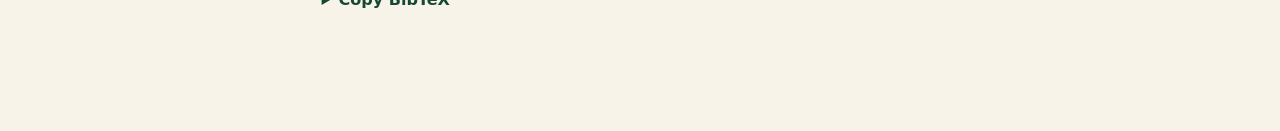
==== commit 844821ba: "Accept one user-defined scalar cost per evaluation" ====
--- a/index.html
+++ b/index.html
@@ -5,12 +5,12 @@
 <title>Fully Autonomous Calibration for Astrophysics via Adaptive Parameter-Space Exploration</title>
 <meta name="description" content="Install autocalibration, define a target profile, and connect a simulator or import completed simulations.">
 <link rel="stylesheet" href="guide/style.css?v=six-section-guide"></head>
-<body><a class="skip" href="#main">Skip to content</a><header><div class="bar"><a class="brand" href="./">Calibration for Astrophysics</a><a href="https://github.com/YvonneWANGYY/calibration/tree/v0.4.0">Source · v0.4.0 ↗</a></div></header>
+<body><a class="skip" href="#main">Skip to content</a><header><div class="bar"><a class="brand" href="./">Calibration for Astrophysics</a><a href="https://github.com/YvonneWANGYY/calibration/tree/v0.5.0">Source · v0.5.0 ↗</a></div></header>
 <div class="layout"><nav class="toc" aria-label="On this page"><strong>On this page</strong><a href="#overview">1. Overview</a><a href="#quickstart">2. Quickstart</a><a href="#your-problem">3. Use your own simulator</a><a href="#settings">4. Settings guide</a><a href="#results">5. Results from the paper</a><a href="#faq">6. Limits, FAQ and citation</a></nav><main id="main">
 <section id="overview" class="intro">
 <h1>Fully Autonomous Calibration for Astrophysics</h1>
 <p class="lede">Tune your simulation’s parameters to match a target within a limited simulation budget.</p>
-<div class="actions"><a href="#quickstart">Quickstart ↓</a> <a href="#paper">Paper</a> <a href="https://github.com/YvonneWANGYY/calibration/tree/v0.4.0">Code ↗</a> <a href="#cite">Cite</a></div>
+<div class="actions"><a href="#quickstart">Quickstart ↓</a> <a href="#paper">Paper</a> <a href="https://github.com/YvonneWANGYY/calibration/tree/v0.5.0">Code ↗</a> <a href="#cite">Cite</a></div>
 <p><strong>Use it when</strong> each simulation is expensive, several inputs are adjustable, and you can describe a good outcome. Your target might come from measurements, an analytical solution, or a conservation law.</p>
 <p><strong>You provide</strong> parameter ranges, target values, a simulator command, and a round budget. <strong>You receive</strong> the best run found, a separately evaluated final recommendation, and a record of every evaluation. If some runs require much more work than others, you can also <a href="#cost-aware">account for predicted simulation cost</a> when choosing the next inputs.</p>
 <h2>How it works</h2>
@@ -23,7 +23,7 @@
 <p>Find a heater temperature and thermal diffusivity that reproduce the temperatures at three distances along a rod after one minute.</p>
 <p><strong>You need</strong> Python 3.10 or newer, Git, and a CPU. Our test took about six seconds after installation using one CPU thread. Installation time depends mainly on downloading PyTorch.</p>
 <h3 id="install">1. Install the software</h3>
-<pre><code>python -m pip install 'fully-autonomous-calibration[tuning] @ git+https://github.com/YvonneWANGYY/calibration.git@v0.4.0'</code></pre>
+<pre><code>python -m pip install 'fully-autonomous-calibration[tuning] @ git+https://github.com/YvonneWANGYY/calibration.git@v0.5.0'</code></pre>
 <h3>2. Download the example</h3><p><a href="guide/heat-example.zip" download>Download the heat example (ZIP)</a> and extract it. Open a terminal in the <code>heat-example</code> folder beside <code>simulate.py</code>.</p>
 <h3 id="new">3. Run the calibration</h3>
 <pre><code>autocalibration run new-design.json --output from-design</code></pre>
@@ -98,23 +98,25 @@
 <ul>
 <li><strong>Sedov blast wave.</strong> At a fixed time, compare density, pressure, radial velocity, and transformed specific internal energy with the analytical blast-wave solution on a common radial grid (<a href="https://doi.org/10.1098/rspa.1950.0049">Taylor 1950</a>). Each output is a simulated value minus its analytical reference, so the desired profile is zero at every radius. The reported error accounts for radial bin widths.</li>
 <li><strong>Rotating cylinder.</strong> The study uses the Enzo hydrodynamics code (<a href="https://doi.org/10.1088/0067-0049/211/2/19">Bryan et al. 2014</a>). Track the change in each of the three angular-momentum components at 51 saved times, relative to the initial component value and scaled by the magnitude of the initial axial angular momentum. Conservation gives a target of zero drift in each component at every time.</li>
-<li><strong>SAGE galaxy formation.</strong> The <a href="https://github.com/sage-home/sage-model">SAGE codebase</a> implements the galaxy-formation model described by <a href="https://doi.org/10.3847/0067-0049/222/2/22">Croton et al. (2016)</a>. Its calibration targets are observations. For example, the study uses the galaxy number density in stellar-mass bins measured by <a href="https://doi.org/10.1111/j.1365-2966.2008.13348.x">Baldry, Glazebrook &amp; Driver (2008)</a>. The adapter must apply the same bin definitions and logarithmic units to its predictions. The paper’s comparison score averages squared residuals within each observable after scaling by its observed range (mapped to [−1, 1]), then gives each observable equal weight. A densely sampled observable therefore gets the same total weight as a sparsely sampled one. <a href="https://github.com/YvonneWANGYY/calibration/blob/v0.4.0/src/autocalibration/paper_sage/comparison_target.json">Inspect the published SAGE target bins</a>.</li>
+<li><strong>SAGE galaxy formation.</strong> The <a href="https://github.com/sage-home/sage-model">SAGE codebase</a> implements the galaxy-formation model described by <a href="https://doi.org/10.3847/0067-0049/222/2/22">Croton et al. (2016)</a>. Its calibration targets are observations. For example, the study uses the galaxy number density in stellar-mass bins measured by <a href="https://doi.org/10.1111/j.1365-2966.2008.13348.x">Baldry, Glazebrook &amp; Driver (2008)</a>. The adapter must apply the same bin definitions and logarithmic units to its predictions. The paper’s comparison score averages squared residuals within each observable after scaling by its observed range (mapped to [−1, 1]), then gives each observable equal weight. A densely sampled observable therefore gets the same total weight as a sparsely sampled one. <a href="https://github.com/YvonneWANGYY/calibration/blob/v0.5.0/src/autocalibration/paper_sage/comparison_target.json">Inspect the published SAGE target bins</a>.</li>
 </ul></details>
 </details>
 <h3>Before you run</h3><ul><li>Test the simulator command with one input. Check that it exits successfully and prints a single JSON object with a finite number for every target ID.</li><li>Check the units and scale of each simulated output against its target. For imports, check parameter bounds and column names.</li><li>If your simulator is stochastic, choose how to handle its seed or average repeated runs inside your adapter. The runner records each returned value as one observation.</li><li>Use a new output folder. A failed evaluation stops the run. Completed rows remain in <code>evaluations.jsonl</code>.</li></ul>
-<details><summary>Choosing a loss for outputs with different units</summary><p>The local runner sums squared differences between the outputs and their targets. For temperatures in °C, the loss is in °C². For unlike quantities, apply the same scaling to each target and its simulated counterpart before returning them. Otherwise a large numerical range can dominate the loss.</p><p>The SAGE paper maps each observable’s observed range to [−1, 1], averages squared differences across that observable’s bins, then averages across observables. This gives equal weight to each galaxy property. <a href="https://github.com/YvonneWANGYY/calibration/blob/v0.4.0/src/autocalibration/paper_sage/comparison_target.json">See the SAGE comparison targets</a>.</p></details></section>
+<details><summary>Choosing a loss for outputs with different units</summary><p>The local runner sums squared differences between the outputs and their targets. For temperatures in °C, the loss is in °C². For unlike quantities, apply the same scaling to each target and its simulated counterpart before returning them. Otherwise a large numerical range can dominate the loss.</p><p>The SAGE paper maps each observable’s observed range to [−1, 1], averages squared differences across that observable’s bins, then averages across observables. This gives equal weight to each galaxy property. <a href="https://github.com/YvonneWANGYY/calibration/blob/v0.5.0/src/autocalibration/paper_sage/comparison_target.json">See the SAGE comparison targets</a>.</p></details></section>
 
 <section id="settings"><h2 id="flow-tuning">Settings guide</h2>
-<p>Start with your simulation budget. Increasing the number of candidates or model fits mainly changes how much computation goes into choosing each run.</p><div class="table-scroll" role="region" tabindex="0" aria-label="Setting table"><table><thead><tr><th scope="col">Setting</th><th scope="col">What it controls</th><th scope="col">Example or default</th><th scope="col">When choosing</th></tr></thead><tbody><tr><td><code>adaptive_steps</code></td><td>New adaptive simulations</td><td>4 in the heat example. The paper used 20 for hydrodynamics and 25 for SAGE.</td><td>Reserve one extra call for the final recommendation.</td></tr><tr><td><code>initial_samples</code></td><td>Initial space-filling runs</td><td>8 for heat, 5 for hydrodynamics, 25 for SAGE.</td><td>Supply at least as many initial runs as validation folds. The heat example uses 2 folds and the paper uses 5.</td></tr><tr><td><code>candidate_pool_size</code></td><td>Options ranked each round</td><td>256 for heat, 4,096 for the cylinder, 5,000 or 10,000 in the eight-target SAGE runs.</td><td>A larger pool adds scoring work. Only one candidate goes to the heat simulator.</td></tr><tr><td><code>tuning.schedule</code></td><td>When Optuna searches for model settings</td><td><code>initial</code> tunes once, as in the paper.</td><td><code>every_iteration</code> searches before each adaptive proposal. It adds fitting time.</td></tr><tr><td><code>tuning.members</code></td><td>Flows fitted independently in each round</td><td>3 by default and in the heat example.</td><td>More members give more estimates of disagreement and take longer to fit.</td></tr><tr><td><code>cost.beta</code></td><td>Weight given to predicted simulator cost during adaptive selection</td><td>Off by default. Try 0.1 for a modest penalty.</td><td>Supply a positive cost measurement for each run. A higher weight can trade target agreement for lower predicted cost.</td></tr></tbody></table></div>
+<p>Start with your simulation budget. Increasing the number of candidates or model fits mainly changes how much computation goes into choosing each run.</p><div class="table-scroll" role="region" tabindex="0" aria-label="Setting table"><table><thead><tr><th scope="col">Setting</th><th scope="col">What it controls</th><th scope="col">Example or default</th><th scope="col">When choosing</th></tr></thead><tbody><tr><td><code>adaptive_steps</code></td><td>New adaptive simulations</td><td>4 in the heat example. The paper used 20 for hydrodynamics and 25 for SAGE.</td><td>Reserve one extra call for the final recommendation.</td></tr><tr><td><code>initial_samples</code></td><td>Initial space-filling runs</td><td>8 for heat, 5 for hydrodynamics, 25 for SAGE.</td><td>Supply at least as many initial runs as validation folds. The heat example uses 2 folds and the paper uses 5.</td></tr><tr><td><code>candidate_pool_size</code></td><td>Options ranked each round</td><td>256 for heat, 4,096 for the cylinder, 5,000 or 10,000 in the eight-target SAGE runs.</td><td>A larger pool adds scoring work. Only one candidate goes to the heat simulator.</td></tr><tr><td><code>tuning.schedule</code></td><td>When Optuna searches for model settings</td><td><code>initial</code> tunes once, as in the paper.</td><td><code>every_iteration</code> searches before each adaptive proposal. It adds fitting time.</td></tr><tr><td><code>tuning.members</code></td><td>Flows fitted independently in each round</td><td>3 by default and in the heat example.</td><td>More members give more estimates of disagreement and take longer to fit.</td></tr><tr><td>Optional <code>cost</code> output</td><td>Your expense score for each parameter choice</td><td>One finite number per run. Larger means more expensive.</td><td>Use the same scale for imported and new runs. <a href="#cost-aware">See an example response</a>.</td></tr></tbody></table></div>
 <p><strong>Disagreement weight (λ).</strong> Early rounds reward exploration where the models disagree. Later rounds favor promising regions where they agree. The runner adjusts this weight automatically.</p>
-<details id="cost-aware"><summary>Try cost-aware calibration</summary>
-<p>Some simulations are much more expensive than others. The heat solver, for example, takes more time steps when diffusivity is higher. To include that work in candidate selection, run the v0.4.0 example from the same extracted folder:</p>
+<details id="cost-aware"><summary>Assign a cost to each run</summary>
+<p>You decide what “expensive” means. For each parameter choice, return one finite number called <code>cost</code> alongside your simulator outputs. Higher numbers mean more expensive. Use the same scale throughout a calibration. For example, the cost could be a fee, an amount of material, or your own difficulty score. Zero and negative scores are valid.</p>
+<pre><code>{"temp_1cm": 58.90, "temp_3cm": 30.26, "temp_5cm": 21.35, "cost": 7}</code></pre>
+<p>For completed simulations, add a <code>cost</code> column to your initial CSV. For new simulations, have your adapter return the same field from the very first call. Keep it separate from your target. The flow runner automatically learns from these scores and favors cheaper candidates when choosing the next run. You only supply costs for runs you evaluate.</p>
+<p>Try the heat example, where the adapter chooses to use the number of solver steps as its score:</p>
 <pre><code>autocalibration run cost-aware.json --output from-cost</code></pre>
-<p>Compare <code>from-cost/evaluations.jsonl</code> with the ordinary run. Each cost-aware record includes <code>solver_steps</code> alongside the three temperatures. The loss still measures temperature agreement. The final recommendation is ranked by calibration density and evaluated separately.</p>
-<p>For your own simulator, add this entry to the problem file and have your adapter return the named metric, in consistent units, on every call:</p><pre><code>"cost": {"metric": "solver_steps", "beta": 0.1}</code></pre>
-<p>You can instead report CPU seconds, wall time, or another positive measure of resource use. For imported runs, include a column with that same name. Keep cost separate from the target. Set β to zero for a matched comparison that records cost while using ordinary selection.</p>
-<p>Each adaptive round fits 500 regression trees to completed runs and uses the 80th percentile of their predictions. Costs are expressed relative to the measured cost of the lowest-loss run so far. The ranking subtracts β times the predicted log cost ratio. A penalty influences which simulations are tried and does not guarantee a cheaper final result. Compare measured costs as well as losses.</p></details>
-<details><summary>How model tuning and candidate pools work</summary><p><a href="https://doi.org/10.1145/3292500.3330701">Optuna (Akiba et al. 2019)</a> chooses flow settings using the lowest mean held-out negative log-likelihood. Set <code>tuning.trials</code> for search attempts, <code>tuning.folds</code> for validation groups, and <code>tuning.epochs</code> for training passes per fit. Both tuning schedules refit model weights each round. <a href="https://github.com/YvonneWANGYY/calibration/tree/v0.4.0#tune-a-neural-spline-flow-with-optuna">See the configurable search space</a>.</p>
+<p>In <code>evaluations.jsonl</code>, <code>metrics.cost</code> contains the number your adapter returned. Loss still measures the target discrepancy. The final recommendation is selected from the calibration density and evaluated with your simulator.</p>
+<details><summary>Cost weighting and the paper’s cost model</summary><p>For a user-defined scalar, v0.5.0 rescales observed costs to the range 0–1 at each round and subtracts 0.1 times predicted scaled cost from the candidate score. Identical observed costs give no preference. Set <code>"cost": false</code> in the problem file to run a comparison without this preference.</p>
+<p>For the paper’s log-ratio rule, use an explicit entry such as <code>"cost": {"metric": "cpu_seconds", "beta": 0.1}</code> and supply positive values under that name. This rule compares predicted costs with the measured cost of the best-fitting run so far. Both modes use the 80th percentile of predictions from 500 regression trees.</p></details></details>
+<details><summary>How model tuning and candidate pools work</summary><p><a href="https://doi.org/10.1145/3292500.3330701">Optuna (Akiba et al. 2019)</a> chooses flow settings using the lowest mean held-out negative log-likelihood. Set <code>tuning.trials</code> for search attempts, <code>tuning.folds</code> for validation groups, and <code>tuning.epochs</code> for training passes per fit. Both tuning schedules refit model weights each round. <a href="https://github.com/YvonneWANGYY/calibration/tree/v0.5.0#tune-a-neural-spline-flow-with-optuna">See the configurable search space</a>.</p>
 <p>In one SAGE comparison with the same initial simulations, the first new evaluation had five-observable loss 0.126 with 5,000 candidates, 0.080 with 10,000, and 0.340 with 20,000. Pool size changes which candidate wins the ranking, so increasing it need not improve the next simulation.</p></details></section>
 
 <section id="results"><h2 id="paper">Results from the paper</h2><p>The same selection loop was tested on a shock profile, a conservation law, and galaxy observations. Each test used its own physical measure of agreement. The hydrodynamic studies also used an optional simulation-cost penalty (β). The local runner supports the same optional cost penalty. <a href="#cost-aware">Try cost-aware selection in the heat example</a>.</p>
@@ -123,16 +125,16 @@
 <article class="result"><h3>SAGE galaxy formation</h3><p>We calibrated the <a href="https://github.com/sage-home/sage-model">Semi-Analytic Galaxy Evolution (SAGE)</a> model against observed galaxy properties. The table compares the adopted simulations with the published manual calibration of <a href="https://doi.org/10.3847/0067-0049/222/2/22">Croton et al. (2016)</a>. Lower loss means closer agreement.</p><div class="table-scroll" role="region" tabindex="0" aria-label="Calibration table"><table><thead><tr><th scope="col">Calibration</th><th scope="col">Loss on original five</th><th scope="col">Loss on all eight</th><th scope="col">Change from published manual calibration</th></tr></thead><tbody><tr><td>Published manual calibration</td><td>0.090493</td><td>0.128536</td><td>Reference</td></tr><tr><td>Five targets (four searches)</td><td>0.043655–0.058346</td><td>0.134188–0.157553</td><td>35.5–51.8% lower on five, higher on eight</td></tr><tr><td>Eight targets, baryon fraction free</td><td>0.082809</td><td>0.104723</td><td>18.5% lower on eight</td></tr><tr><td>Eight targets, baryon fraction fixed at 0.17</td><td>0.094088</td><td>0.100687</td><td>21.7% lower on eight</td></tr></tbody></table></div>
 <p>All four five-target searches improved the fit to those five properties while increasing the overall eight-property loss. Fitting eight targets improved the balance, although the adopted models still predicted too few quenched galaxies. The fixed-baryon eight-target result came from the final test (evaluation 51). The other adopted models came from adaptive evaluations.</p>
 <p><strong>Active learning versus a space-filling design.</strong> Starting from the same 25 simulations for each parameter count, the study compared 25 adaptive evaluations with 25 additional Latin hypercube points. At evaluation 50, active learning reached <strong>42–76% lower loss</strong> than the best of three Latin hypercube designs across the six configurations.</p>
-<details id="reproduce"><summary>Reproduce the SAGE table</summary><p>After installation, rescore the archived outputs. Read <code>L5</code> and <code>L8</code> for the five- and eight-property comparisons. The first row corresponds to the published manual calibration.</p><pre><code>autocalibration reproduce-sage</code></pre><p>The replay uses processed simulation data and runs on CPU. <a href="https://github.com/YvonneWANGYY/calibration/tree/v0.4.0/src/autocalibration/paper_sage">Browse versioned data and configurations ↗</a>.</p></details></article></section>
+<details id="reproduce"><summary>Reproduce the SAGE table</summary><p>After installation, rescore the archived outputs. Read <code>L5</code> and <code>L8</code> for the five- and eight-property comparisons. The first row corresponds to the published manual calibration.</p><pre><code>autocalibration reproduce-sage</code></pre><p>The replay uses processed simulation data and runs on CPU. <a href="https://github.com/YvonneWANGYY/calibration/tree/v0.5.0/src/autocalibration/paper_sage">Browse versioned data and configurations ↗</a>.</p></details></article></section>
 
 <section id="faq"><h2>Limits, FAQ and citation</h2><p>Interpret each result in the context of its simulator, data, and run budget.</p>
 <ul><li>The reported adaptive searches are individual runs per configuration. The SAGE comparison includes three Latin hypercube controls and uses the small mini-Millennium merger trees.</li><li>The learned distribution is a calibration density shaped by the explored simulations. The study does not propagate observational errors or infer a Bayesian posterior.</li><li>Compare <code>final_recommendation</code> with <code>best_observed</code>. An earlier simulation may have a lower loss.</li><li>Fresh hydrodynamic simulations require Enzo and the case setup. Fresh galaxy simulations require SAGE and merger trees. The archived SAGE replay needs only the released software and bundled outputs.</li></ul>
 <h3>Frequently asked questions</h3>
 <details><summary>My simulator crashed. What happens?</summary><p>The CLI stops and reports the evaluation number and inputs. Completed evaluations are flushed to <code>evaluations.jsonl</code>. Inspect the simulator’s standard error, fix the adapter, and rerun in a new directory. To reuse completed evaluations, convert their inputs and outputs to the initial CSV format.</p></details>
 <details><summary>What if the loss stops improving?</summary><p>Inspect the individual outputs of your best run first. Check their units and target IDs. If the best inputs sit on a bound, reconsider the physically plausible range. If the initial sample leaves much of that range uncovered, consider more initial simulations or more adaptive rounds. An exploratory step can have higher loss than the preceding run.</p></details>
-<details><summary>Can simulations run in parallel?</summary><p>The v0.4.0 local CLI waits for one simulator call to finish before choosing the next point. Your adapter can launch a parallel simulator and wait for its result. You can also generate the initial simulations separately in parallel and import their completed rows.</p></details>
+<details><summary>Can simulations run in parallel?</summary><p>The v0.5.0 local CLI waits for one simulator call to finish before choosing the next point. Your adapter can launch a parallel simulator and wait for its result. You can also generate the initial simulations separately in parallel and import their completed rows.</p></details>
 <details><summary>How does this compare with Bayesian optimization or simulation-based inference?</summary><p>Bayesian optimization typically models a scalar objective and uses an acquisition rule to decide where to evaluate it next. Here the flow learns from simulation inputs paired with their output profiles and proposes parameters for a specified target. Both approaches can guide sequential experiments. Simulation-based inference often aims to quantify posterior uncertainty under a prior and an observation model. This workflow uses its density to guide a search and checks its recommendation in the simulator.</p></details>
-<h3 id="cite">Cite the paper and software</h3><p>Wang, Y., Oh, B. K., Kim, J.-h., &amp; Jo, Y. <cite>Fully Autonomous Calibration for Astrophysics via Adaptive Parameter-Space Exploration</cite> (in preparation). For reproducibility, also record the software version and data used. <a href="https://github.com/YvonneWANGYY/calibration/tree/v0.4.0">Software v0.4.0</a> · <a href="https://github.com/YvonneWANGYY/calibration/tree/v0.4.0/src/autocalibration/paper_sage">Archived SAGE data</a>.</p>
+<h3 id="cite">Cite the paper and software</h3><p>Wang, Y., Oh, B. K., Kim, J.-h., &amp; Jo, Y. <cite>Fully Autonomous Calibration for Astrophysics via Adaptive Parameter-Space Exploration</cite> (in preparation). For reproducibility, also record the software version and data used. <a href="https://github.com/YvonneWANGYY/calibration/tree/v0.5.0">Software v0.5.0</a> · <a href="https://github.com/YvonneWANGYY/calibration/tree/v0.5.0/src/autocalibration/paper_sage">Archived SAGE data</a>.</p>
 <details><summary>Copy BibTeX</summary><pre><code>@unpublished{wang_autonomous_calibration,
   author = {Wang, Yiyang and Oh, Boon Kiat and Kim, Ji-hoon and Jo, Yongseok},
   title = {Fully Autonomous Calibration for Astrophysics via Adaptive Parameter-Space Exploration},
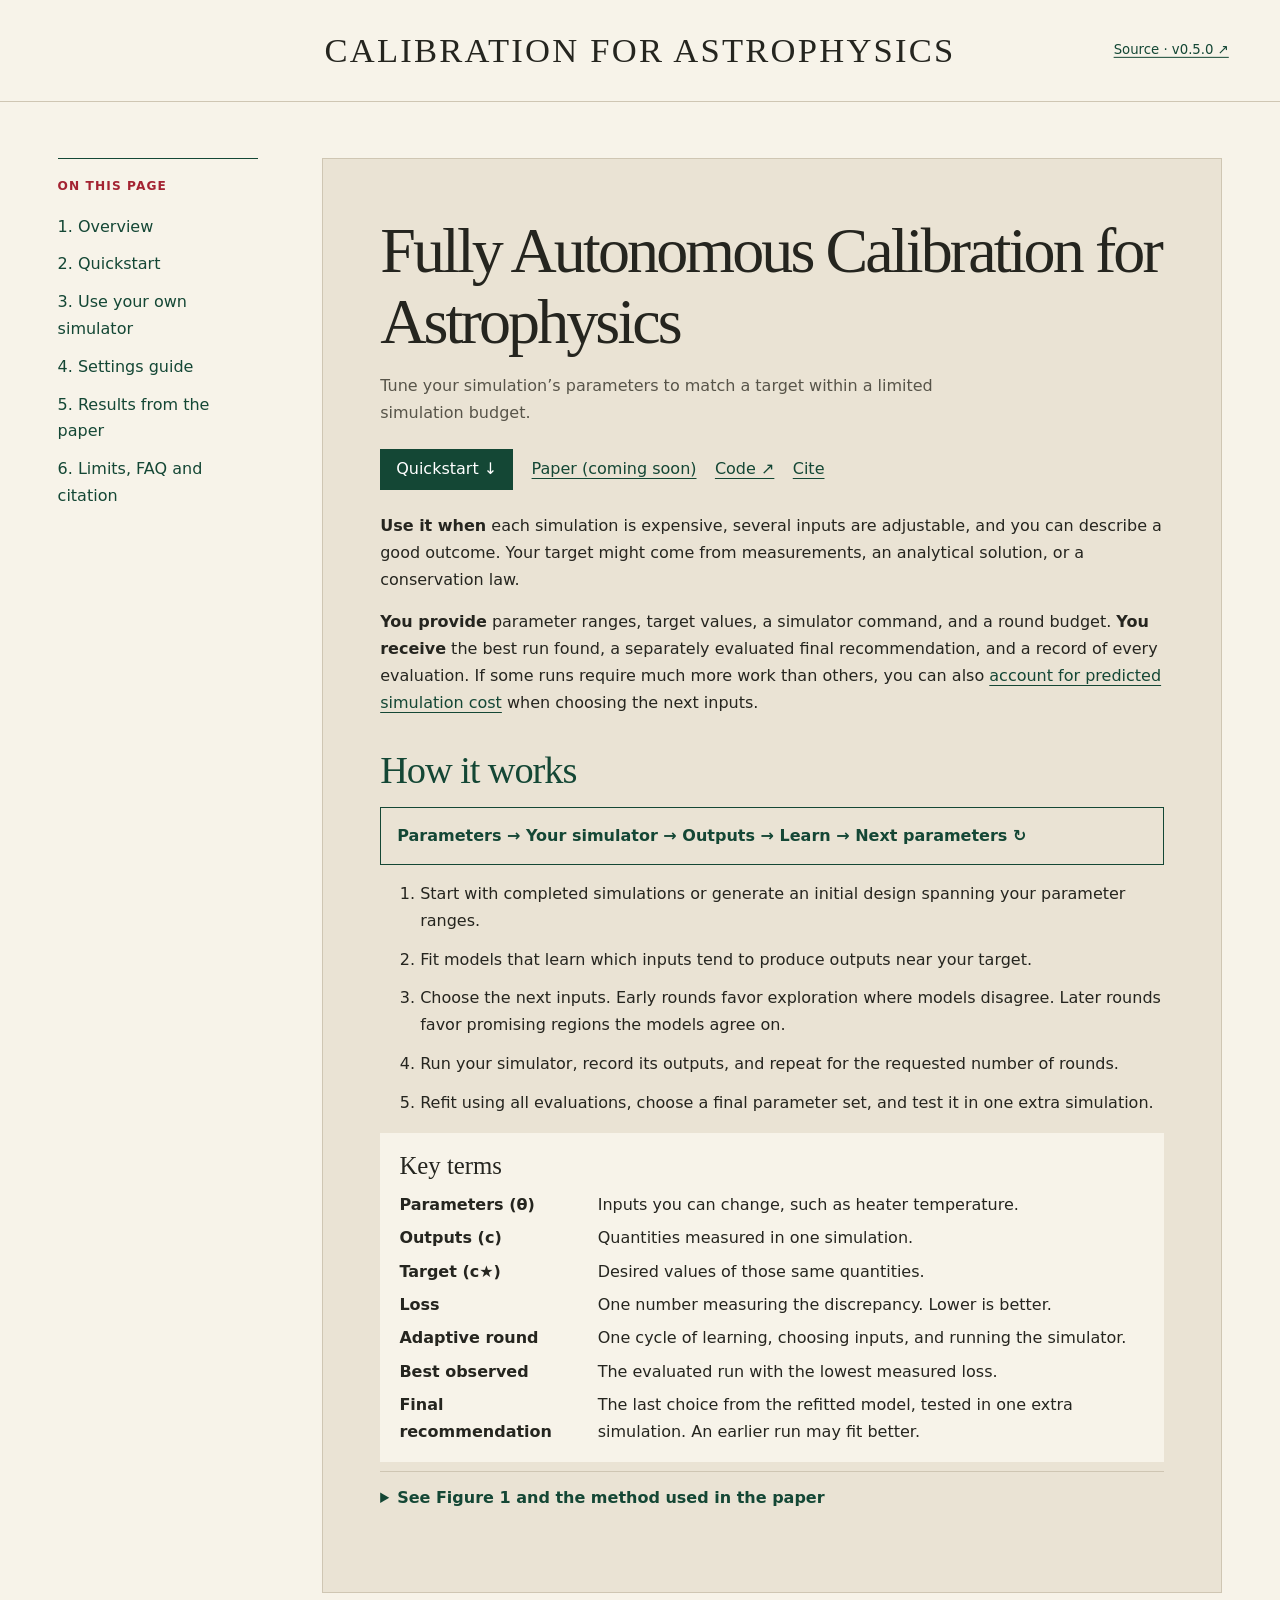
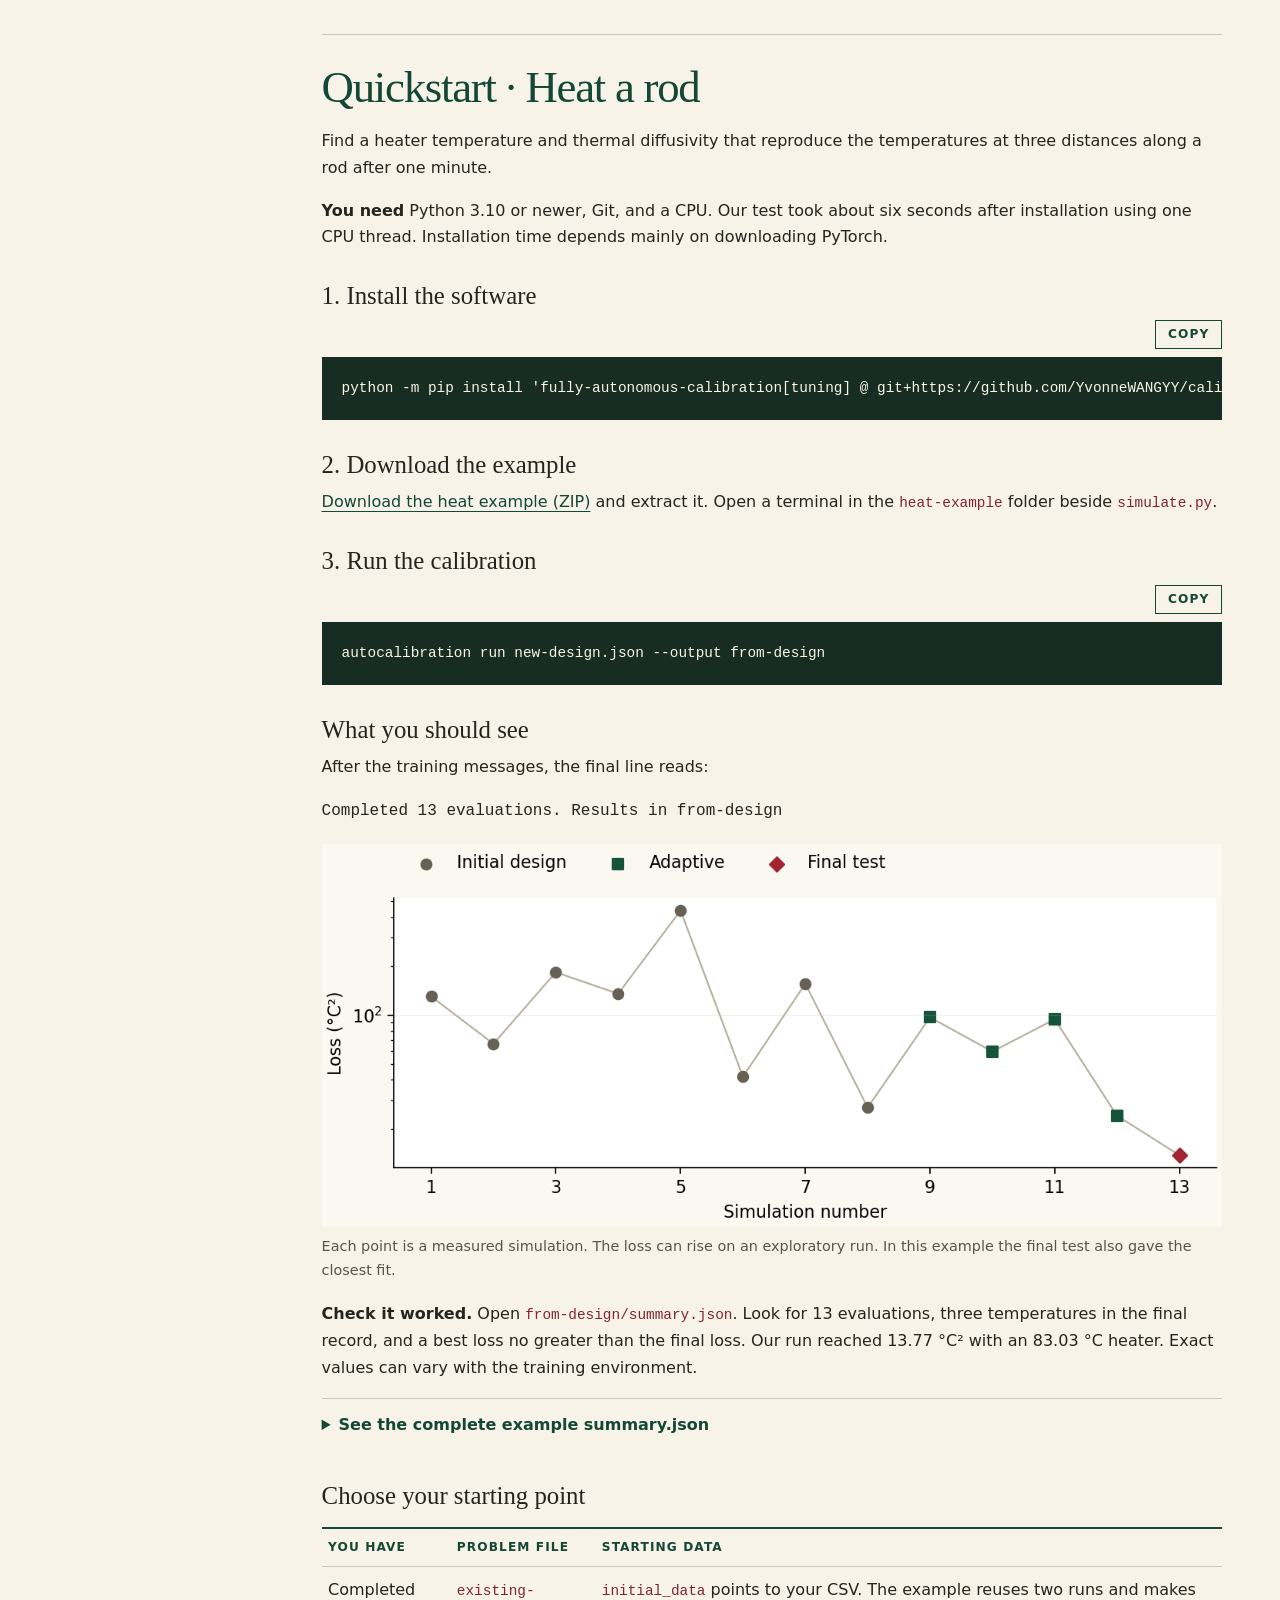
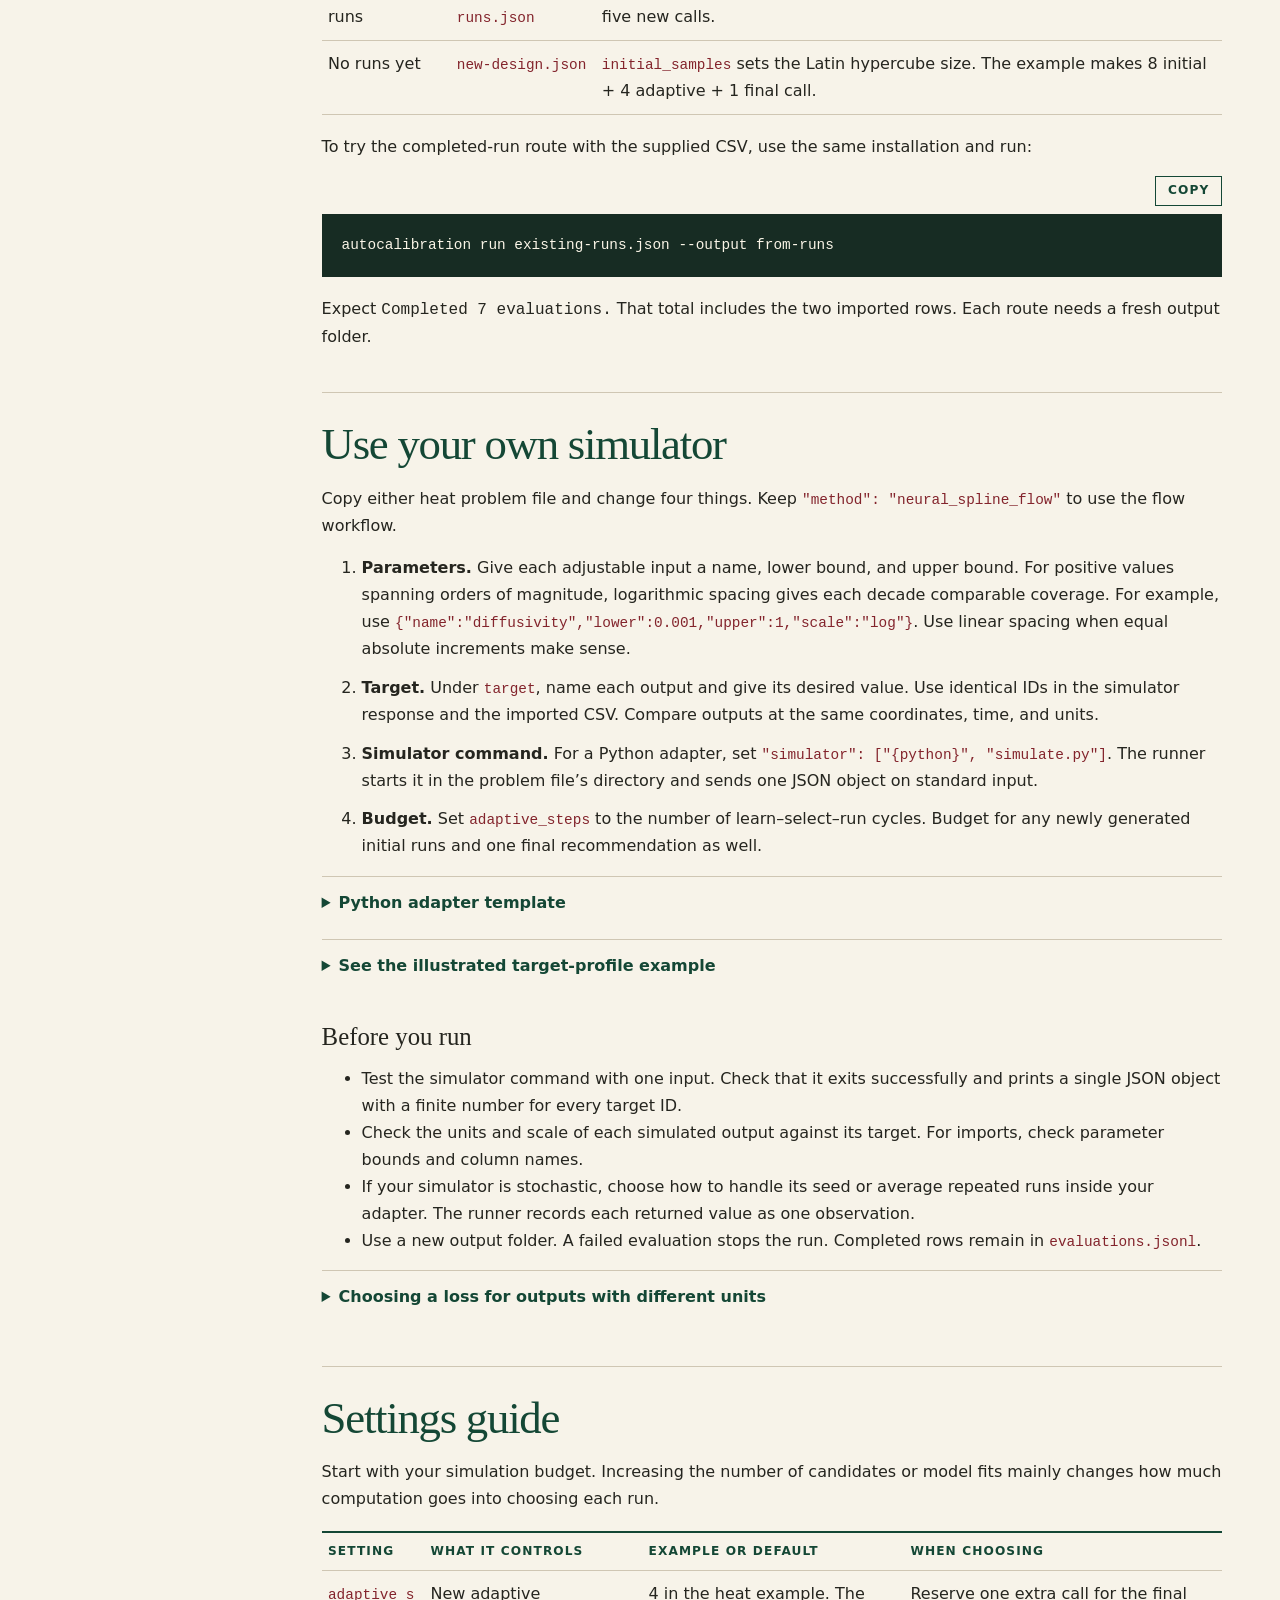
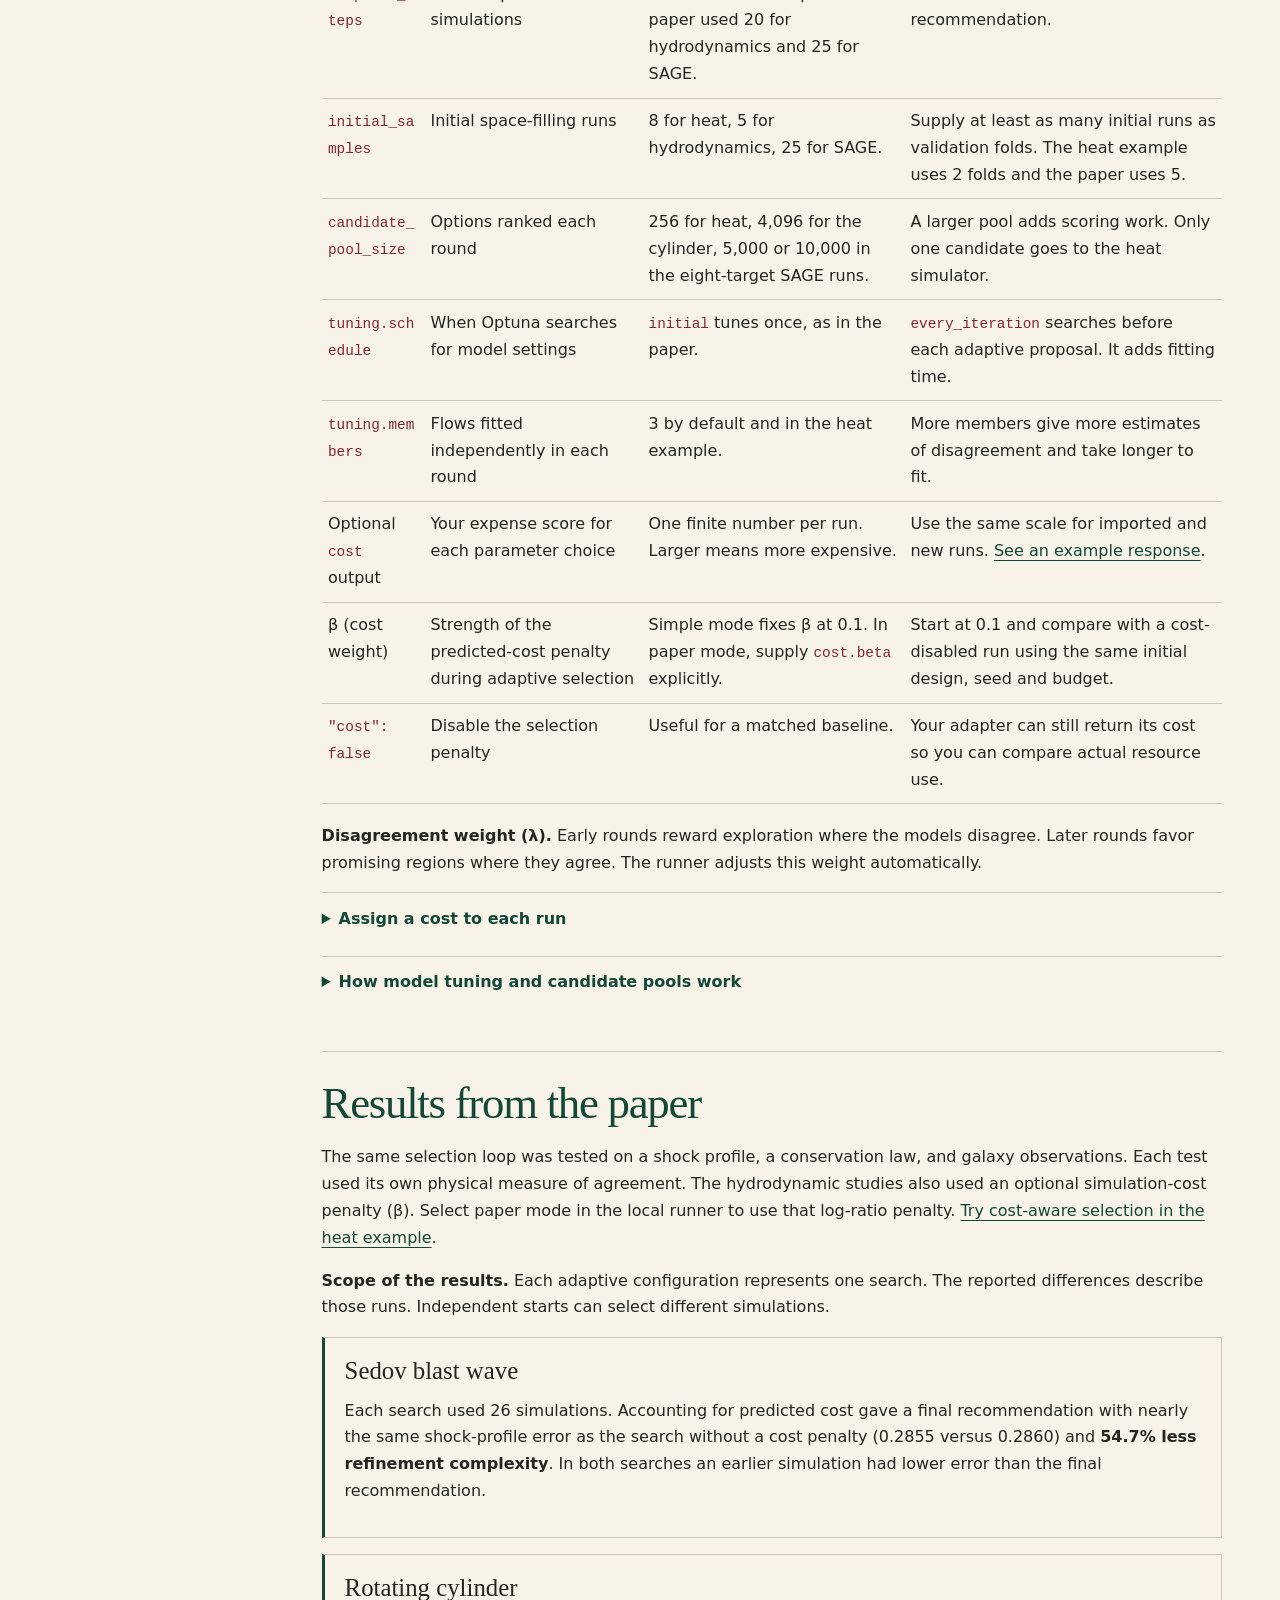
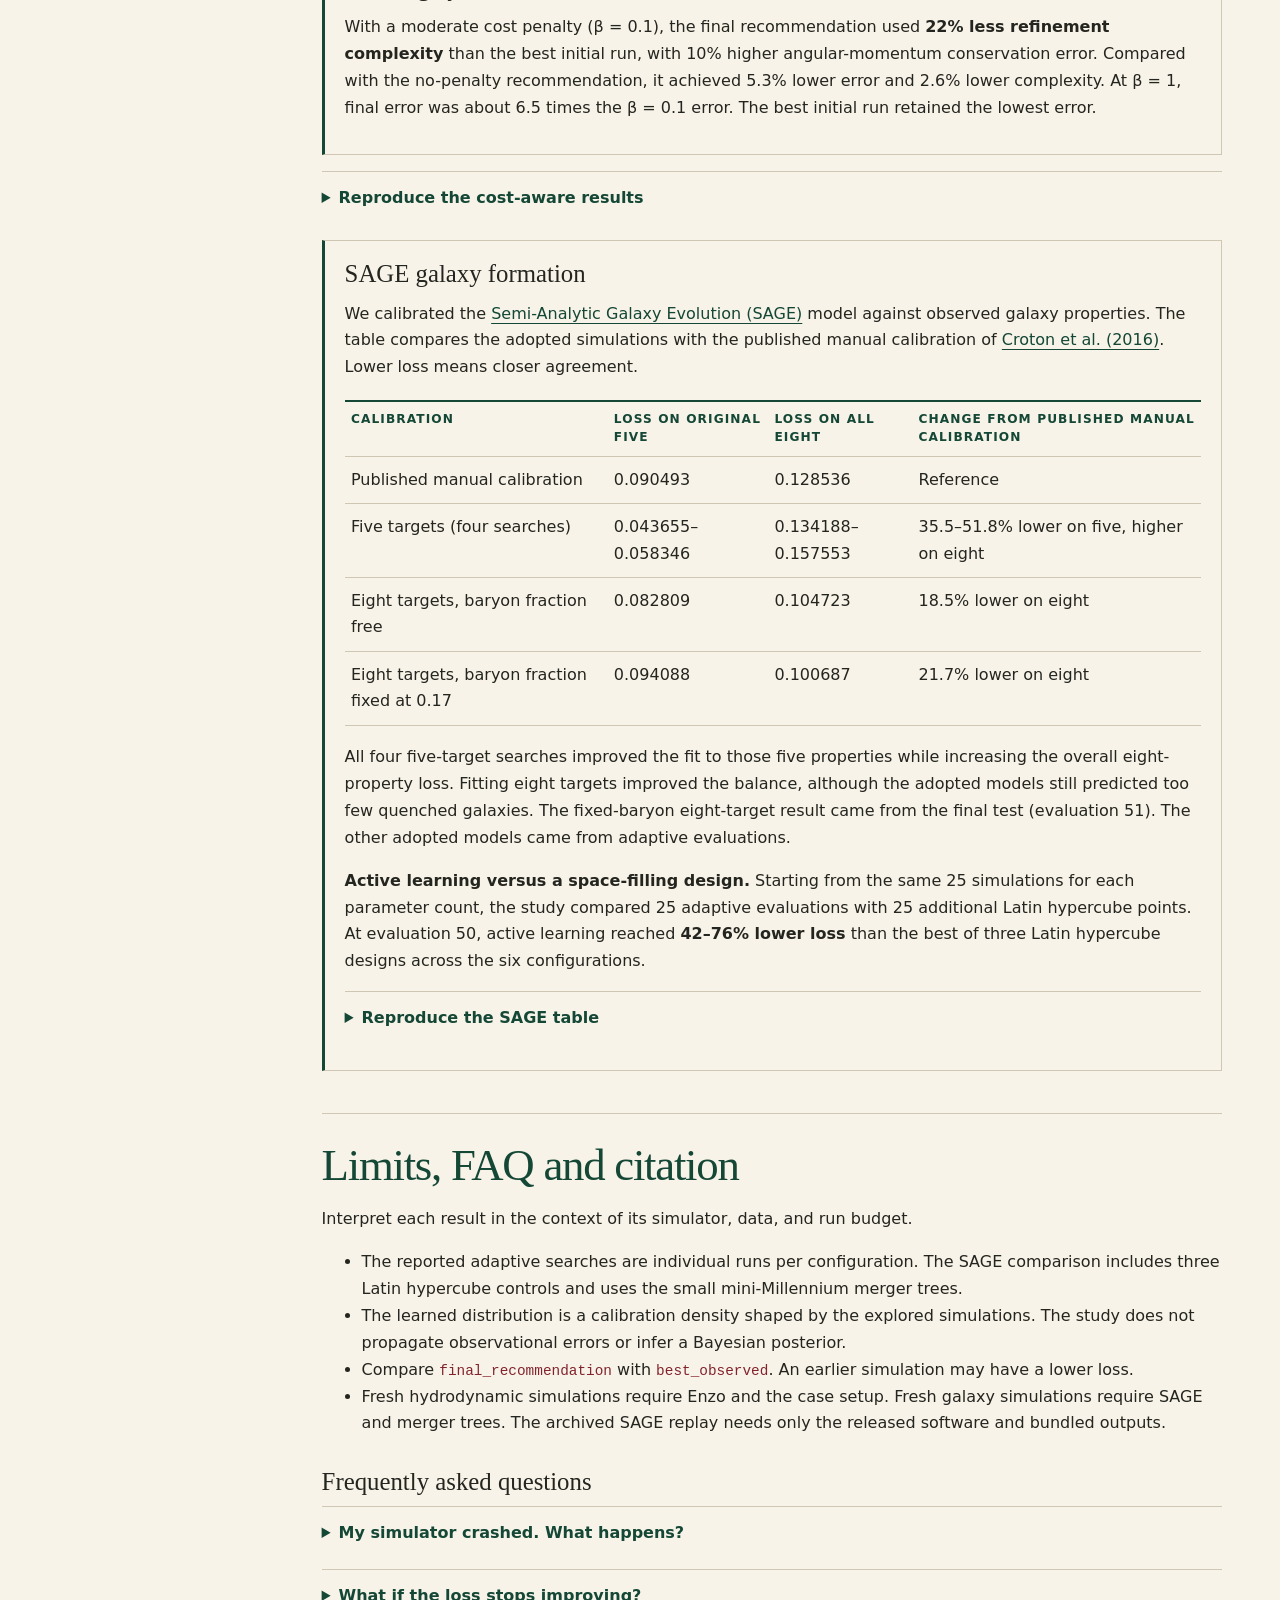
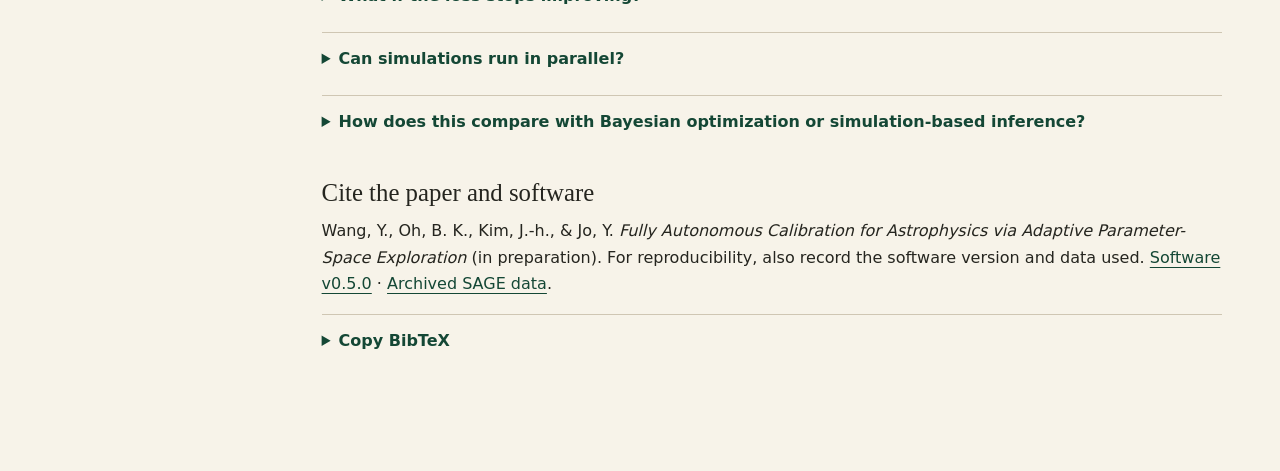
==== commit a7ef7662: "Document cost modes and replay the paper's measured refinement reductions" ====
--- a/index.html
+++ b/index.html
@@ -10,14 +10,14 @@
 <section id="overview" class="intro">
 <h1>Fully Autonomous Calibration for Astrophysics</h1>
 <p class="lede">Tune your simulation’s parameters to match a target within a limited simulation budget.</p>
-<div class="actions"><a href="#quickstart">Quickstart ↓</a> <a href="#paper">Paper</a> <a href="https://github.com/YvonneWANGYY/calibration/tree/v0.5.0">Code ↗</a> <a href="#cite">Cite</a></div>
+<div class="actions"><a href="#quickstart">Quickstart ↓</a> <a href="#cite">Paper (coming soon)</a> <a href="https://github.com/YvonneWANGYY/calibration/tree/v0.5.0">Code ↗</a> <a href="#cite">Cite</a></div>
 <p><strong>Use it when</strong> each simulation is expensive, several inputs are adjustable, and you can describe a good outcome. Your target might come from measurements, an analytical solution, or a conservation law.</p>
 <p><strong>You provide</strong> parameter ranges, target values, a simulator command, and a round budget. <strong>You receive</strong> the best run found, a separately evaluated final recommendation, and a record of every evaluation. If some runs require much more work than others, you can also <a href="#cost-aware">account for predicted simulation cost</a> when choosing the next inputs.</p>
 <h2>How it works</h2>
 <div class="loop" aria-label="Calibration loop">Parameters → Your simulator → Outputs → Learn → Next parameters ↻</div>
 <ol class="steps"><li>Start with completed simulations or generate an initial design spanning your parameter ranges.</li><li>Fit models that learn which inputs tend to produce outputs near your target.</li><li>Choose the next inputs. Early rounds favor exploration where models disagree. Later rounds favor promising regions the models agree on.</li><li>Run your simulator, record its outputs, and repeat for the requested number of rounds.</li><li>Refit using all evaluations, choose a final parameter set, and test it in one extra simulation.</li></ol>
 <aside class="glossary"><h3>Key terms</h3><dl class="terms"><dt>Parameters (θ)</dt><dd>Inputs you can change, such as heater temperature.</dd><dt>Outputs (c)</dt><dd>Quantities measured in one simulation.</dd><dt>Target (c★)</dt><dd>Desired values of those same quantities.</dd><dt>Loss</dt><dd>One number measuring the discrepancy. Lower is better.</dd><dt>Adaptive round</dt><dd>One cycle of learning, choosing inputs, and running the simulator.</dd><dt>Best observed</dt><dd>The evaluated run with the lowest measured loss.</dd><dt>Final recommendation</dt><dd>The last choice from the refitted model, tested in one extra simulation. An earlier run may fit better.</dd></dl></aside>
-<details id="pipeline"><summary>See Figure 1 and the method used in the paper</summary><figure class="paper-figure"><a href="assets/calibration-workflow.png"><img src="assets/calibration-workflow.png" width="1635" height="942" alt="The loop fits flows to completed simulations, draws candidate inputs for the target, ranks them, and adds new simulation outputs to the training data."></a><figcaption>Figure 1 from Wang et al. (in preparation). <a href="assets/calibration-workflow.png">Open the full-size figure ↗</a></figcaption></figure><p>The paper fits conditional neural spline flows to simulation input–output pairs. Given the target, the ensemble draws and ranks candidate inputs. After the adaptive rounds it estimates the peak of the calibration density in physical parameter coordinates. See “Candidate Selection” in the <a href="#cite">manuscript</a>. <a href="https://arxiv.org/abs/1906.04032">Durkan et al. (2019)</a>.</p></details></section>
+<details id="pipeline"><summary>See Figure 1 and the method used in the paper</summary><figure class="paper-figure"><a href="assets/calibration-workflow.png"><img src="assets/calibration-workflow.png" width="1635" height="942" alt="The loop fits flows to completed simulations, draws candidate inputs for the target, ranks them, and adds new simulation outputs to the training data."></a><figcaption><strong>Figure 1.</strong> Each new simulation feeds its measured outputs back into the next round of flow fitting and candidate selection. From Wang et al. (in preparation). <a href="assets/calibration-workflow.png">View full-size figure</a></figcaption></figure><p>The paper fits conditional neural spline flows to simulation input–output pairs. Given the target, the ensemble draws and ranks candidate inputs. After the adaptive rounds it estimates the peak of the calibration density in physical parameter coordinates. See “Candidate Selection” in the <a href="#cite">manuscript</a>. <a href="https://arxiv.org/abs/1906.04032">Durkan et al. (2019)</a>.</p></details></section>
 
 <section id="quickstart"><h2>Quickstart · Heat a rod</h2>
 <p>Find a heater temperature and thermal diffusivity that reproduce the temperatures at three distances along a rod after one minute.</p>
@@ -105,27 +105,43 @@
 <details><summary>Choosing a loss for outputs with different units</summary><p>The local runner sums squared differences between the outputs and their targets. For temperatures in °C, the loss is in °C². For unlike quantities, apply the same scaling to each target and its simulated counterpart before returning them. Otherwise a large numerical range can dominate the loss.</p><p>The SAGE paper maps each observable’s observed range to [−1, 1], averages squared differences across that observable’s bins, then averages across observables. This gives equal weight to each galaxy property. <a href="https://github.com/YvonneWANGYY/calibration/blob/v0.5.0/src/autocalibration/paper_sage/comparison_target.json">See the SAGE comparison targets</a>.</p></details></section>
 
 <section id="settings"><h2 id="flow-tuning">Settings guide</h2>
-<p>Start with your simulation budget. Increasing the number of candidates or model fits mainly changes how much computation goes into choosing each run.</p><div class="table-scroll" role="region" tabindex="0" aria-label="Setting table"><table><thead><tr><th scope="col">Setting</th><th scope="col">What it controls</th><th scope="col">Example or default</th><th scope="col">When choosing</th></tr></thead><tbody><tr><td><code>adaptive_steps</code></td><td>New adaptive simulations</td><td>4 in the heat example. The paper used 20 for hydrodynamics and 25 for SAGE.</td><td>Reserve one extra call for the final recommendation.</td></tr><tr><td><code>initial_samples</code></td><td>Initial space-filling runs</td><td>8 for heat, 5 for hydrodynamics, 25 for SAGE.</td><td>Supply at least as many initial runs as validation folds. The heat example uses 2 folds and the paper uses 5.</td></tr><tr><td><code>candidate_pool_size</code></td><td>Options ranked each round</td><td>256 for heat, 4,096 for the cylinder, 5,000 or 10,000 in the eight-target SAGE runs.</td><td>A larger pool adds scoring work. Only one candidate goes to the heat simulator.</td></tr><tr><td><code>tuning.schedule</code></td><td>When Optuna searches for model settings</td><td><code>initial</code> tunes once, as in the paper.</td><td><code>every_iteration</code> searches before each adaptive proposal. It adds fitting time.</td></tr><tr><td><code>tuning.members</code></td><td>Flows fitted independently in each round</td><td>3 by default and in the heat example.</td><td>More members give more estimates of disagreement and take longer to fit.</td></tr><tr><td>Optional <code>cost</code> output</td><td>Your expense score for each parameter choice</td><td>One finite number per run. Larger means more expensive.</td><td>Use the same scale for imported and new runs. <a href="#cost-aware">See an example response</a>.</td></tr></tbody></table></div>
+<p>Start with your simulation budget. Increasing the number of candidates or model fits mainly changes how much computation goes into choosing each run.</p><div class="table-scroll" role="region" tabindex="0" aria-label="Setting table"><table><thead><tr><th scope="col">Setting</th><th scope="col">What it controls</th><th scope="col">Example or default</th><th scope="col">When choosing</th></tr></thead><tbody><tr><td><code>adaptive_steps</code></td><td>New adaptive simulations</td><td>4 in the heat example. The paper used 20 for hydrodynamics and 25 for SAGE.</td><td>Reserve one extra call for the final recommendation.</td></tr><tr><td><code>initial_samples</code></td><td>Initial space-filling runs</td><td>8 for heat, 5 for hydrodynamics, 25 for SAGE.</td><td>Supply at least as many initial runs as validation folds. The heat example uses 2 folds and the paper uses 5.</td></tr><tr><td><code>candidate_pool_size</code></td><td>Options ranked each round</td><td>256 for heat, 4,096 for the cylinder, 5,000 or 10,000 in the eight-target SAGE runs.</td><td>A larger pool adds scoring work. Only one candidate goes to the heat simulator.</td></tr><tr><td><code>tuning.schedule</code></td><td>When Optuna searches for model settings</td><td><code>initial</code> tunes once, as in the paper.</td><td><code>every_iteration</code> searches before each adaptive proposal. It adds fitting time.</td></tr><tr><td><code>tuning.members</code></td><td>Flows fitted independently in each round</td><td>3 by default and in the heat example.</td><td>More members give more estimates of disagreement and take longer to fit.</td></tr><tr><td>Optional <code>cost</code> output</td><td>Your expense score for each parameter choice</td><td>One finite number per run. Larger means more expensive.</td><td>Use the same scale for imported and new runs. <a href="#cost-aware">See an example response</a>.</td></tr><tr><td>β (cost weight)</td><td>Strength of the predicted-cost penalty during adaptive selection</td><td>Simple mode fixes β at 0.1. In paper mode, supply <code>cost.beta</code> explicitly.</td><td>Start at 0.1 and compare with a cost-disabled run using the same initial design, seed and budget.</td></tr><tr><td><code>"cost": false</code></td><td>Disable the selection penalty</td><td>Useful for a matched baseline.</td><td>Your adapter can still return its cost so you can compare actual resource use.</td></tr></tbody></table></div>
 <p><strong>Disagreement weight (λ).</strong> Early rounds reward exploration where the models disagree. Later rounds favor promising regions where they agree. The runner adjusts this weight automatically.</p>
 <details id="cost-aware"><summary>Assign a cost to each run</summary>
 <p>You decide what “expensive” means. For each parameter choice, return one finite number called <code>cost</code> alongside your simulator outputs. Higher numbers mean more expensive. Use the same scale throughout a calibration. For example, the cost could be a fee, an amount of material, or your own difficulty score. Zero and negative scores are valid.</p>
 <pre><code>{"temp_1cm": 58.90, "temp_3cm": 30.26, "temp_5cm": 21.35, "cost": 7}</code></pre>
-<p>For completed simulations, add a <code>cost</code> column to your initial CSV. For new simulations, have your adapter return the same field from the very first call. Keep it separate from your target. The flow runner automatically learns from these scores and favors cheaper candidates when choosing the next run. You only supply costs for runs you evaluate.</p>
-<p>Try the heat example, where the adapter chooses to use the number of solver steps as its score:</p>
+<div class="table-scroll" role="region" tabindex="0" aria-label="Simple versus paper cost mode"><table><thead><tr><th scope="col">Simple mode · arbitrary expense score</th><th scope="col">Paper mode · positive resource measurement</th></tr></thead><tbody>
+<tr><td>Return a finite <code>cost</code> field from the first evaluation. Any sign is valid. Higher means more expensive.</td><td>Set <code>"cost": {"metric": "cpu_seconds", "beta": 0.1}</code> in the problem file. Supply a strictly positive value under that metric name on every row.</td></tr>
+<tr><td>The runner rescales observed costs to 0–1 each round. The score subtracts 0.1 times predicted scaled cost.</td><td>The score subtracts β times the predicted log cost ratio relative to the measured cost of the lowest-loss run so far. This is the penalty used in the hydrodynamic studies.</td></tr></tbody></table></div>
+<p><strong>When cost is optional.</strong> A CSV without costs works when the adapter also omits cost and paper mode is off. To enable simple mode with imports, add a numeric <code>cost</code> column to every imported row and return it on every subsequent call. Partial coverage fails: a missing field after enabling cost gives <code>missing cost field 'cost'</code>; adding it late gives <code>supply cost from the first evaluation, including imported runs</code>. Empty CSV cells cannot be parsed as numbers.</p>
+<p><strong>Cost versus target.</strong> Put the desired temperatures in <code>target</code> and the measured expense in the simulator response. Putting <code>"cost": 7</code> inside <code>target</code> makes 7 a value to match in the loss and disables automatic cost detection. Explicit paper mode rejects a conflicting name with <code>cost.metric must be separate from target and parameter names</code>. A zero or negative paper-mode value stops the run with, for example, <code>expected a positive measured cost in 'cpu_seconds'</code>.</p>
+<h4>What happened in the heat example?</h4>
 <pre><code>autocalibration run cost-aware.json --output from-cost</code></pre>
-<p>In <code>evaluations.jsonl</code>, <code>metrics.cost</code> contains the number your adapter returned. Loss still measures the target discrepancy. The final recommendation is selected from the calibration density and evaluated with your simulator.</p>
-<details><summary>Cost weighting and the paper’s cost model</summary><p>For a user-defined scalar, v0.5.0 rescales observed costs to the range 0–1 at each round and subtracts 0.1 times predicted scaled cost from the candidate score. Identical observed costs give no preference. Set <code>"cost": false</code> in the problem file to run a comparison without this preference.</p>
-<p>For the paper’s log-ratio rule, use an explicit entry such as <code>"cost": {"metric": "cpu_seconds", "beta": 0.1}</code> and supply positive values under that name. This rule compares predicted costs with the measured cost of the best-fitting run so far. Both modes use the 80th percentile of predictions from 500 regression trees.</p></details></details>
+<p>Our cheapest run used 528 solver steps (evaluation 7) and the most expensive used 1,818 (evaluation 6). To compare, copy <code>cost-aware.json</code> to <code>no-cost.json</code>, add <code>"cost": false</code> at the top level, and keep the same adapter, seed, and budget:</p>
+<pre><code>autocalibration run no-cost.json --output without-penalty</code></pre>
+<p>The two runs chose the same inputs in all 13 evaluations. Both used 15,430 solver steps in total, and both final tests used 929 steps with loss 13.77 °C². For this seed the simple penalty left the winning candidate unchanged in every round.</p>
+<h4>What the cost penalty can and cannot predict</h4>
+<ul><li>The penalty shapes which simulations enter training during the adaptive search. The final recommendation is selected without a cost penalty, then evaluated to measure its actual cost and error.</li>
+<li>A larger β can give a more expensive final pick. In the rotating-cylinder study, β = 1 gave about 6.5 times the conservation error of β = 0.1 and slightly higher refinement complexity.</li>
+<li>Both modes use the 80th percentile of 500 trees’ predictions. Actual cost can exceed that estimate. Along the paper’s cost-aware searches, mean absolute percentage error was 3.6% for Sedov and 11.4% across the two rotating-cylinder runs.</li></ul></details>
 <details><summary>How model tuning and candidate pools work</summary><p><a href="https://doi.org/10.1145/3292500.3330701">Optuna (Akiba et al. 2019)</a> chooses flow settings using the lowest mean held-out negative log-likelihood. Set <code>tuning.trials</code> for search attempts, <code>tuning.folds</code> for validation groups, and <code>tuning.epochs</code> for training passes per fit. Both tuning schedules refit model weights each round. <a href="https://github.com/YvonneWANGYY/calibration/tree/v0.5.0#tune-a-neural-spline-flow-with-optuna">See the configurable search space</a>.</p>
 <p>In one SAGE comparison with the same initial simulations, the first new evaluation had five-observable loss 0.126 with 5,000 candidates, 0.080 with 10,000, and 0.340 with 20,000. Pool size changes which candidate wins the ranking, so increasing it need not improve the next simulation.</p></details></section>
 
-<section id="results"><h2 id="paper">Results from the paper</h2><p>The same selection loop was tested on a shock profile, a conservation law, and galaxy observations. Each test used its own physical measure of agreement. The hydrodynamic studies also used an optional simulation-cost penalty (β). The local runner supports the same optional cost penalty. <a href="#cost-aware">Try cost-aware selection in the heat example</a>.</p>
+<section id="results"><h2 id="paper">Results from the paper</h2><p>The same selection loop was tested on a shock profile, a conservation law, and galaxy observations. Each test used its own physical measure of agreement. The hydrodynamic studies also used an optional simulation-cost penalty (β). Select paper mode in the local runner to use that log-ratio penalty. <a href="#cost-aware">Try cost-aware selection in the heat example</a>.</p>
+<p><strong>Scope of the results.</strong> Each adaptive configuration represents one search. The reported differences describe those runs. Independent starts can select different simulations.</p>
 <article class="result"><h3>Sedov blast wave</h3><p>Each search used 26 simulations. Accounting for predicted cost gave a final recommendation with nearly the same shock-profile error as the search without a cost penalty (0.2855 versus 0.2860) and <strong>54.7% less refinement complexity</strong>. In both searches an earlier simulation had lower error than the final recommendation.</p></article>
 <article class="result"><h3>Rotating cylinder</h3><p>With a moderate cost penalty (β = 0.1), the final recommendation used <strong>22% less refinement complexity</strong> than the best initial run, with 10% higher angular-momentum conservation error. Compared with the no-penalty recommendation, it achieved 5.3% lower error and 2.6% lower complexity. At β = 1, final error was about 6.5 times the β = 0.1 error. The best initial run retained the lowest error.</p></article>
+<details id="cost-results"><summary>Reproduce the cost-aware results</summary>
+<p>To check the two published reductions, download <a download href="examples/hydrodynamics/paper_comparison/reproduce_cost.py">reproduce_cost.py</a> and <a download href="examples/hydrodynamics/paper_comparison/measured_costs.csv">measured_costs.csv</a> into the same folder. Run this standalone supplement with Python:</p>
+<pre><code>python reproduce_cost.py</code></pre>
+<pre><samp>Sedov: 558,284 -&gt; 252,890 (54.7% lower)
+Rotating cylinder: 3,427,030 -&gt; 2,672,995 (22.0% lower)</samp></pre>
+<p>The script reads measured refinement complexities and computes 100 × (1 − selected/reference). For Sedov it compares the β = 1 and β = 0 final simulations. For the cylinder it compares the β = 0.1 final simulation with the lowest-error initial simulation. These are single-simulation costs. The script checks the arithmetic without running Enzo.</p>
+<p><strong>What ships in v0.5.0?</strong> The tag contains Sedov β = 0 and 1 settings with the reported final measurements. Its cylinder β = 0 and 1 files describe an earlier ten-initial-run design. The paper used five initial runs and also tested β = 0.1. The tag lacks that configuration and a command to regenerate the paper’s cylinder search. Fresh forward simulations require the corresponding Enzo setup. The two files above are a separate, post-release supplement. <a href="https://github.com/YvonneWANGYY/calibration/tree/v0.5.0/examples/hydrodynamics">Inspect the tagged settings</a>.</p></details>
 <article class="result"><h3>SAGE galaxy formation</h3><p>We calibrated the <a href="https://github.com/sage-home/sage-model">Semi-Analytic Galaxy Evolution (SAGE)</a> model against observed galaxy properties. The table compares the adopted simulations with the published manual calibration of <a href="https://doi.org/10.3847/0067-0049/222/2/22">Croton et al. (2016)</a>. Lower loss means closer agreement.</p><div class="table-scroll" role="region" tabindex="0" aria-label="Calibration table"><table><thead><tr><th scope="col">Calibration</th><th scope="col">Loss on original five</th><th scope="col">Loss on all eight</th><th scope="col">Change from published manual calibration</th></tr></thead><tbody><tr><td>Published manual calibration</td><td>0.090493</td><td>0.128536</td><td>Reference</td></tr><tr><td>Five targets (four searches)</td><td>0.043655–0.058346</td><td>0.134188–0.157553</td><td>35.5–51.8% lower on five, higher on eight</td></tr><tr><td>Eight targets, baryon fraction free</td><td>0.082809</td><td>0.104723</td><td>18.5% lower on eight</td></tr><tr><td>Eight targets, baryon fraction fixed at 0.17</td><td>0.094088</td><td>0.100687</td><td>21.7% lower on eight</td></tr></tbody></table></div>
 <p>All four five-target searches improved the fit to those five properties while increasing the overall eight-property loss. Fitting eight targets improved the balance, although the adopted models still predicted too few quenched galaxies. The fixed-baryon eight-target result came from the final test (evaluation 51). The other adopted models came from adaptive evaluations.</p>
 <p><strong>Active learning versus a space-filling design.</strong> Starting from the same 25 simulations for each parameter count, the study compared 25 adaptive evaluations with 25 additional Latin hypercube points. At evaluation 50, active learning reached <strong>42–76% lower loss</strong> than the best of three Latin hypercube designs across the six configurations.</p>
-<details id="reproduce"><summary>Reproduce the SAGE table</summary><p>After installation, rescore the archived outputs. Read <code>L5</code> and <code>L8</code> for the five- and eight-property comparisons. The first row corresponds to the published manual calibration.</p><pre><code>autocalibration reproduce-sage</code></pre><p>The replay uses processed simulation data and runs on CPU. <a href="https://github.com/YvonneWANGYY/calibration/tree/v0.5.0/src/autocalibration/paper_sage">Browse versioned data and configurations ↗</a>.</p></details></article></section>
+<details id="reproduce"><summary>Reproduce the SAGE table</summary><p>After installation, rescore the archived outputs. Read <code>L5</code> and <code>L8</code> for the five- and eight-property comparisons. The first row corresponds to the published manual calibration.</p><pre><code>autocalibration reproduce-sage</code></pre><p>The replay uses processed simulation data and runs on CPU. <a href="https://github.com/YvonneWANGYY/calibration/tree/v0.5.0/src/autocalibration/paper_sage">Browse versioned data and configurations</a>.</p></details></article></section>
 
 <section id="faq"><h2>Limits, FAQ and citation</h2><p>Interpret each result in the context of its simulator, data, and run budget.</p>
 <ul><li>The reported adaptive searches are individual runs per configuration. The SAGE comparison includes three Latin hypercube controls and uses the small mini-Millennium merger trees.</li><li>The learned distribution is a calibration density shaped by the explored simulations. The study does not propagate observational errors or infer a Bayesian posterior.</li><li>Compare <code>final_recommendation</code> with <code>best_observed</code>. An earlier simulation may have a lower loss.</li><li>Fresh hydrodynamic simulations require Enzo and the case setup. Fresh galaxy simulations require SAGE and merger trees. The archived SAGE replay needs only the released software and bundled outputs.</li></ul>
@@ -138,6 +154,7 @@
 <details><summary>Copy BibTeX</summary><pre><code>@unpublished{wang_autonomous_calibration,
   author = {Wang, Yiyang and Oh, Boon Kiat and Kim, Ji-hoon and Jo, Yongseok},
   title = {Fully Autonomous Calibration for Astrophysics via Adaptive Parameter-Space Exploration},
+  year = {2026},
   note = {Manuscript in preparation}
 }</code></pre></details></section>
 </main></div>
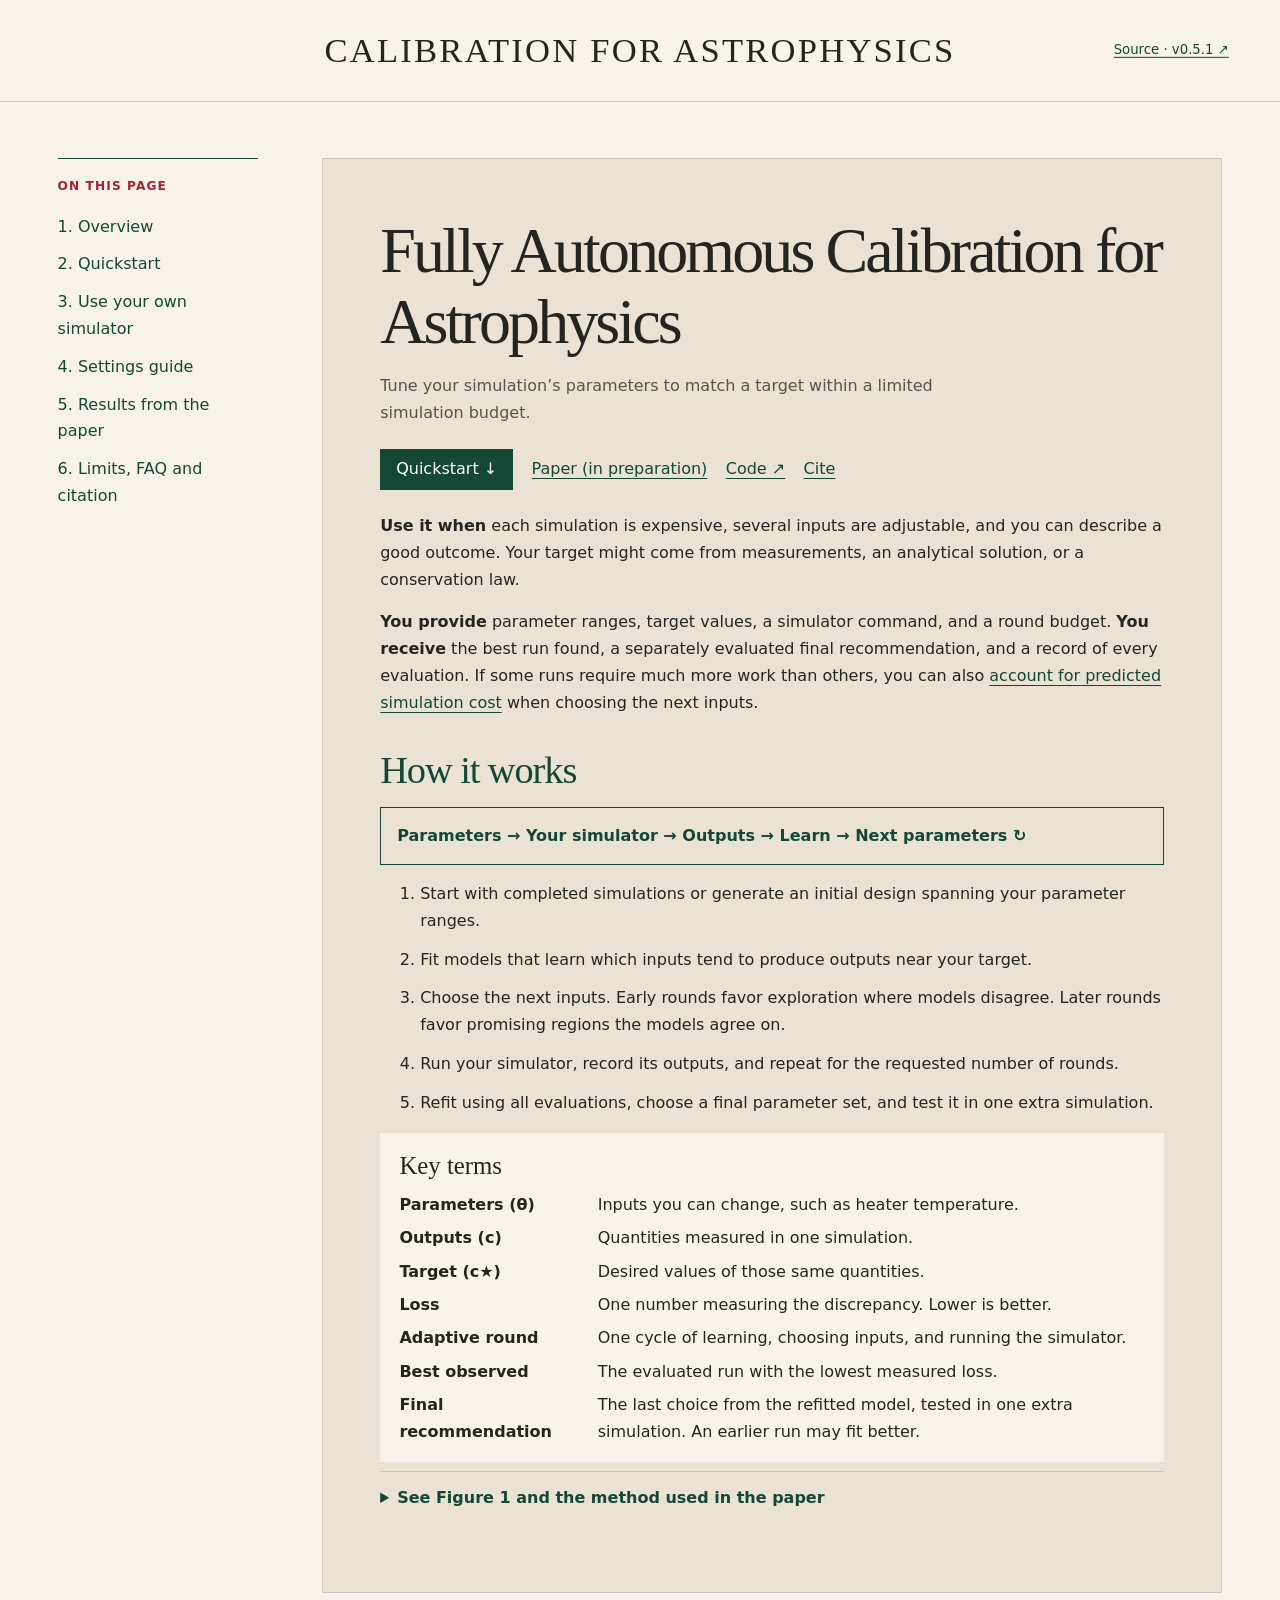
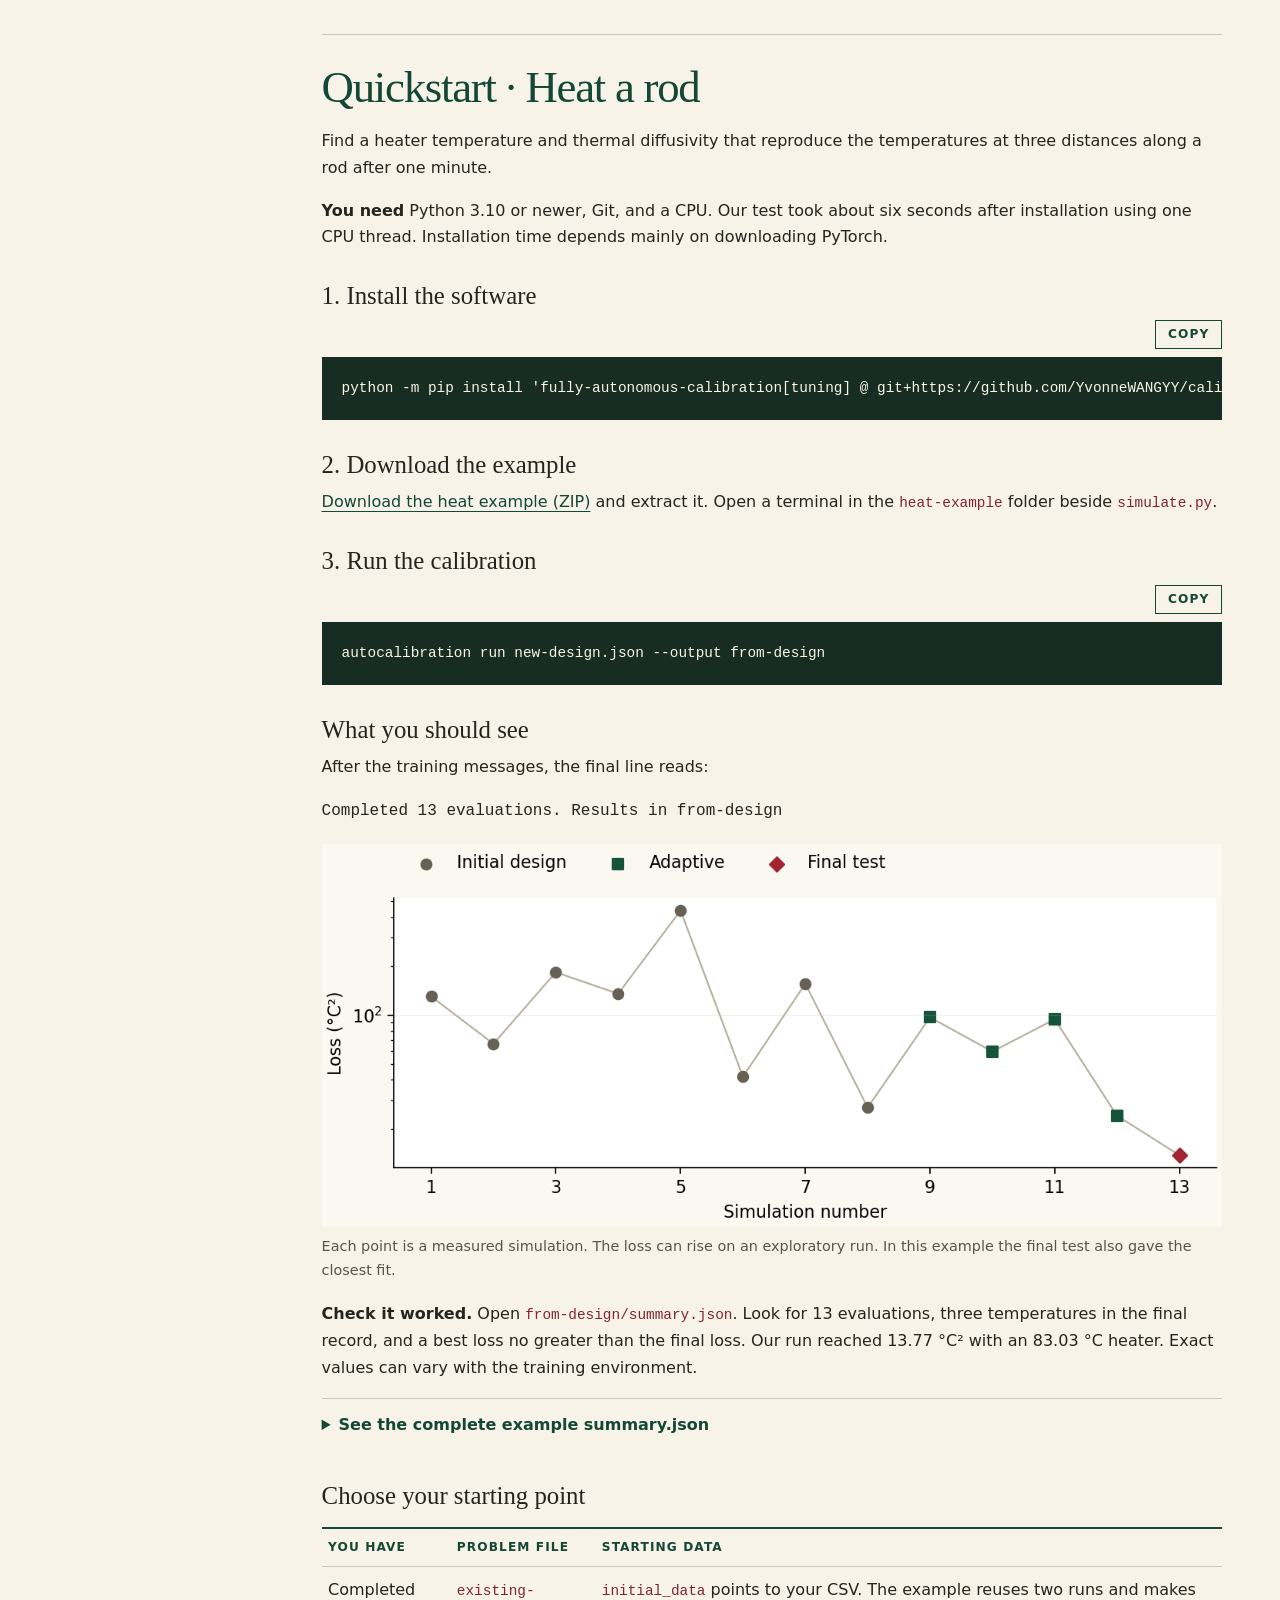
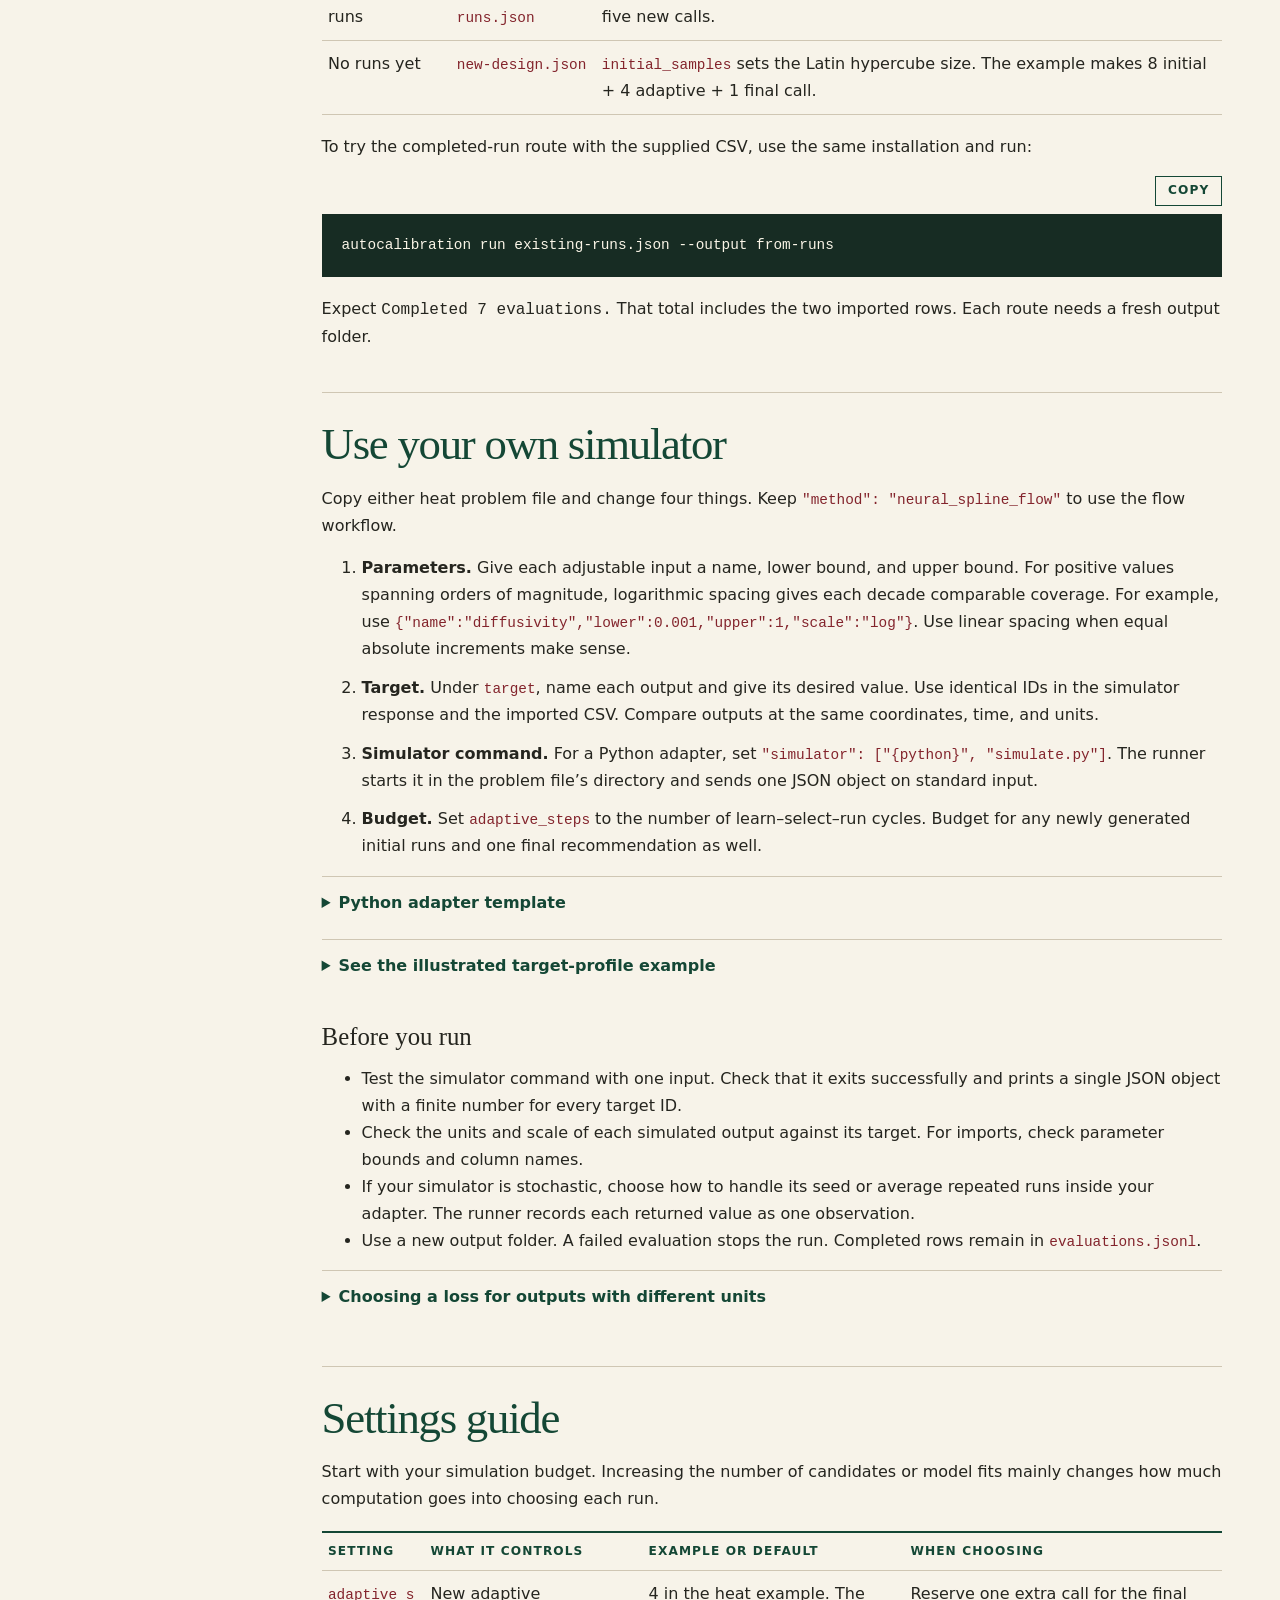
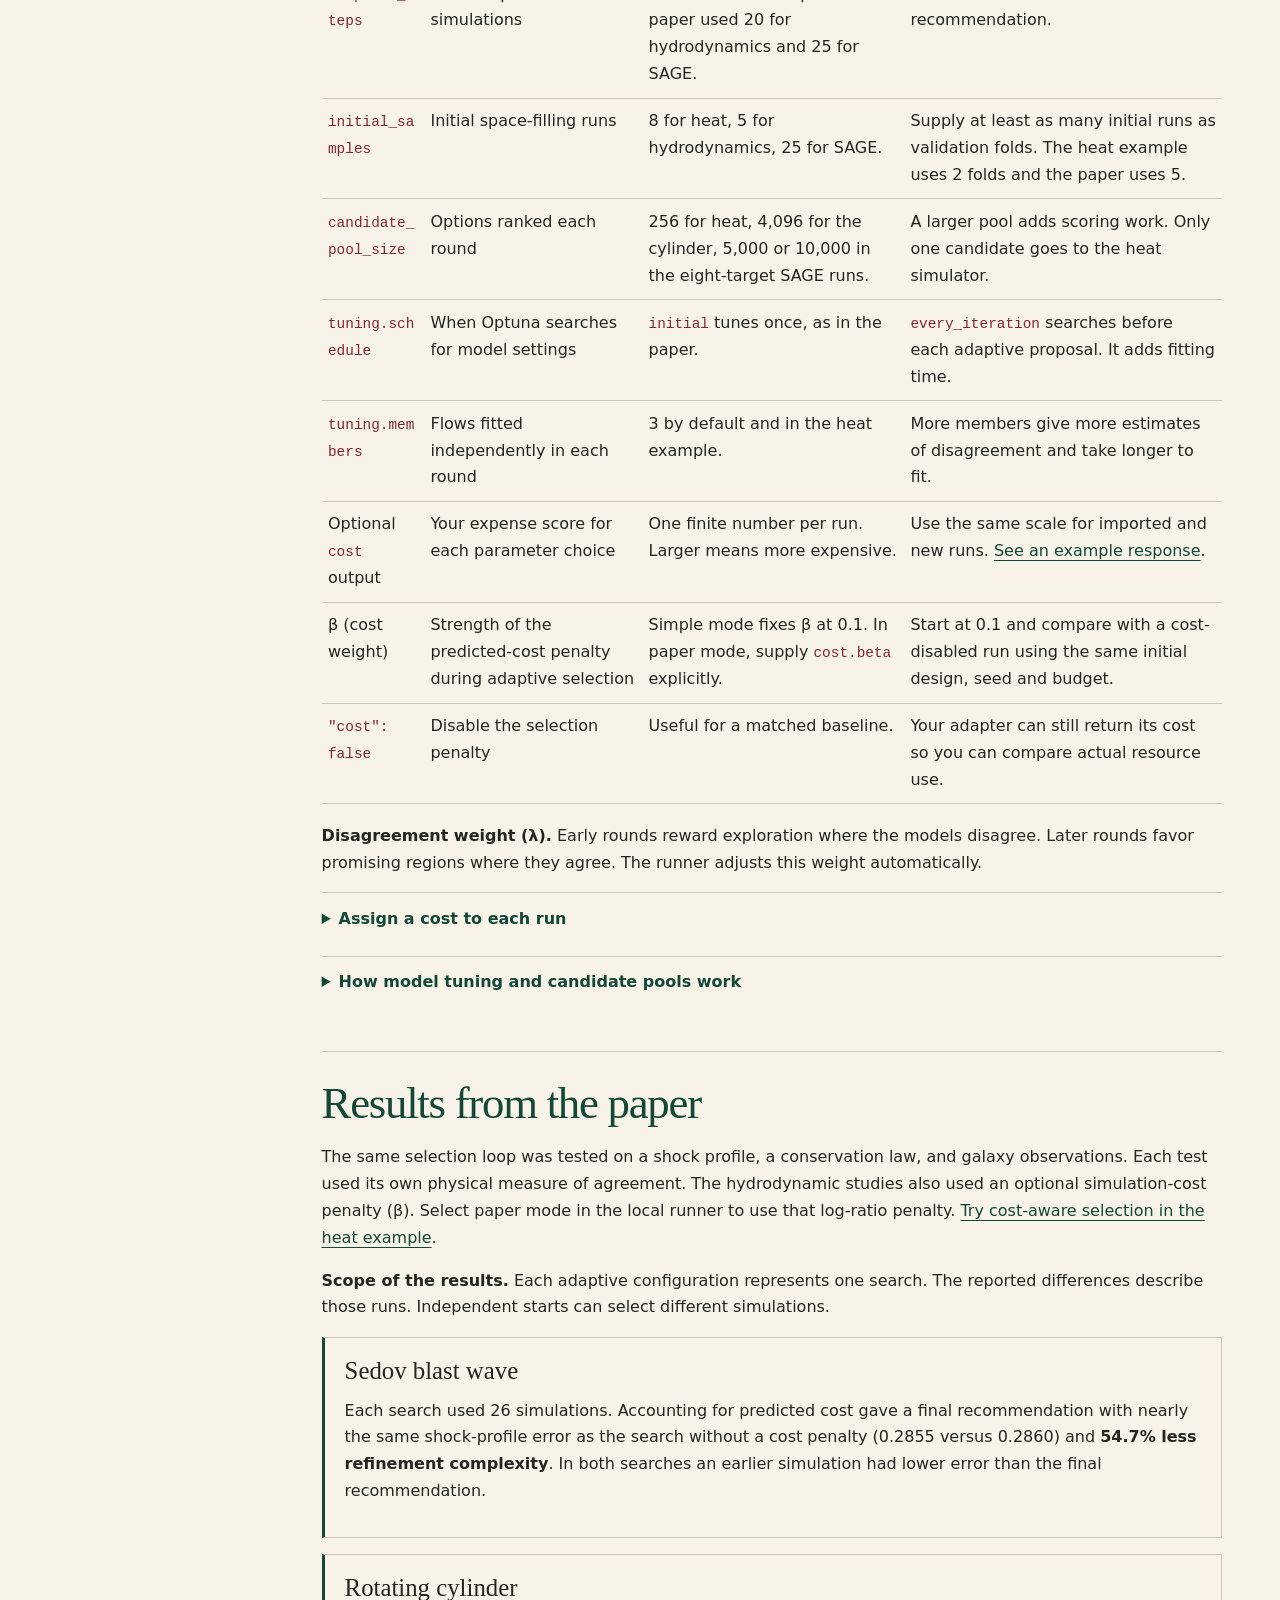
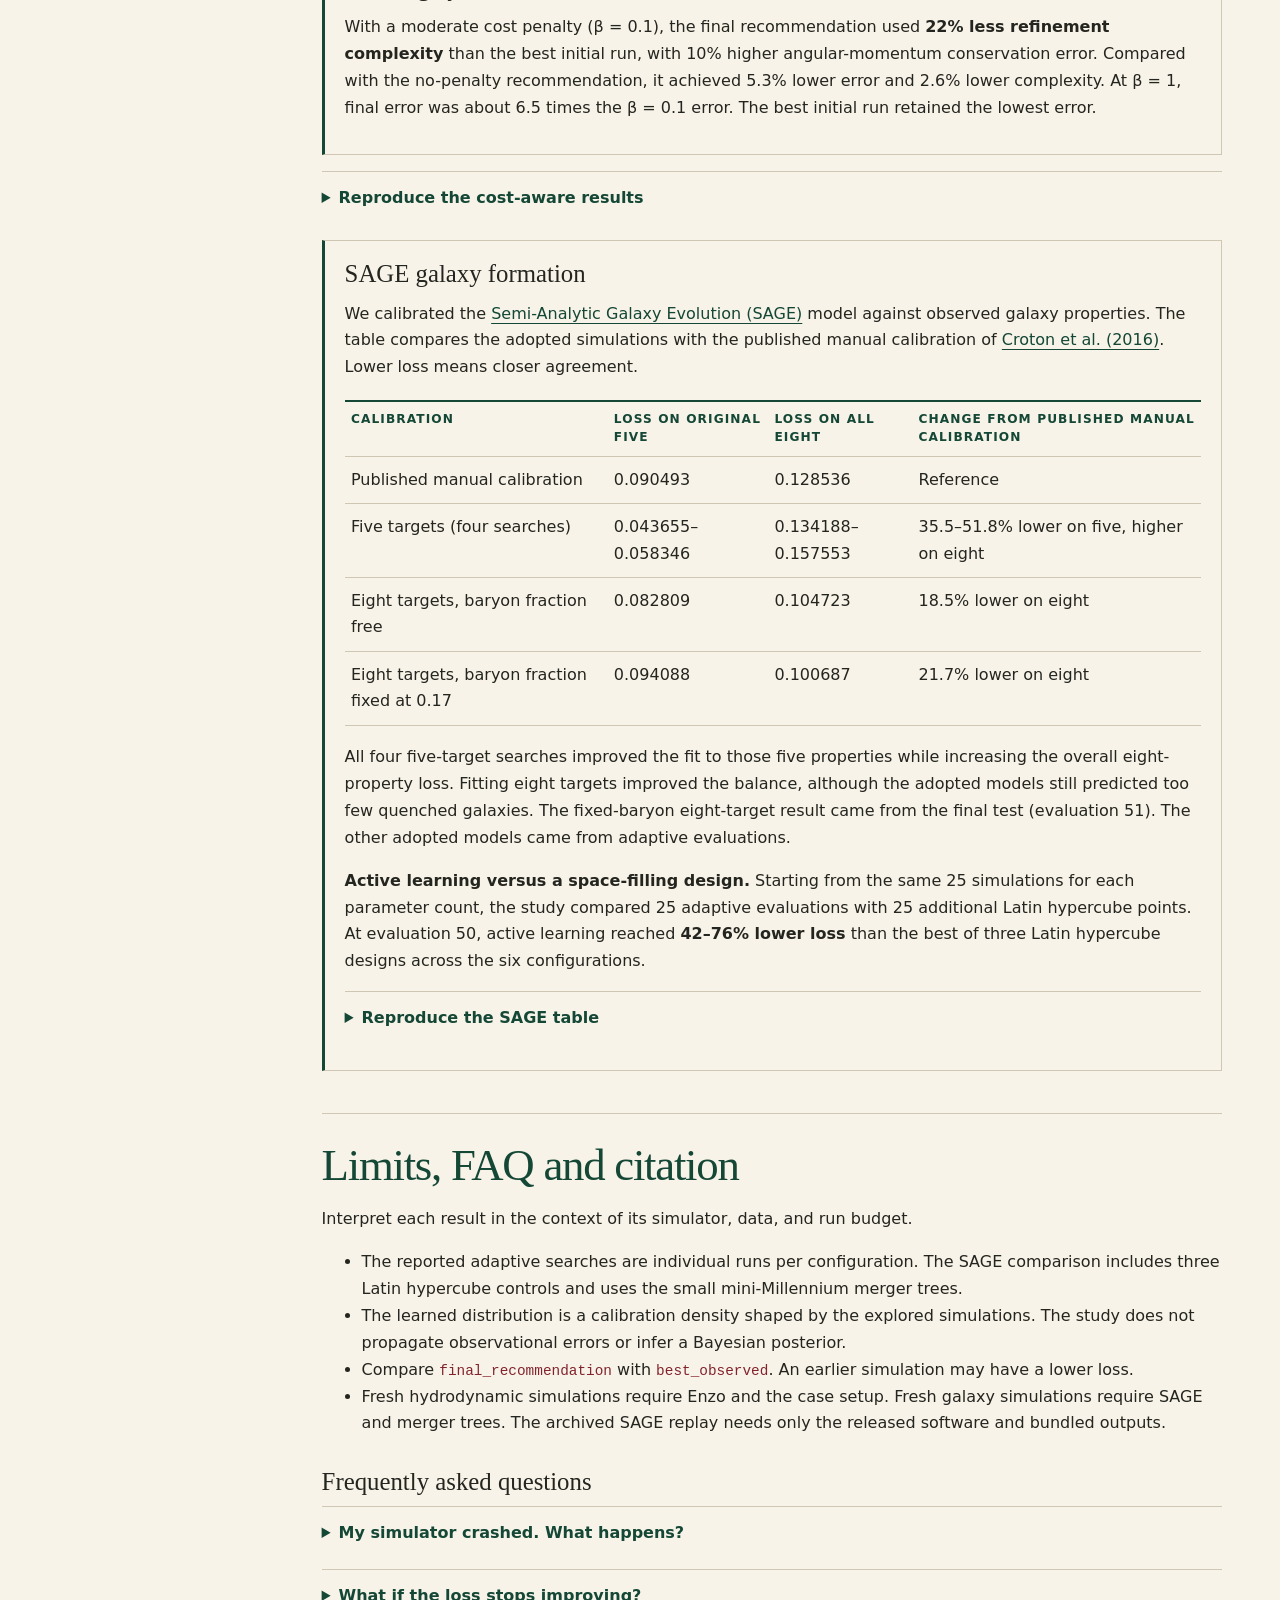
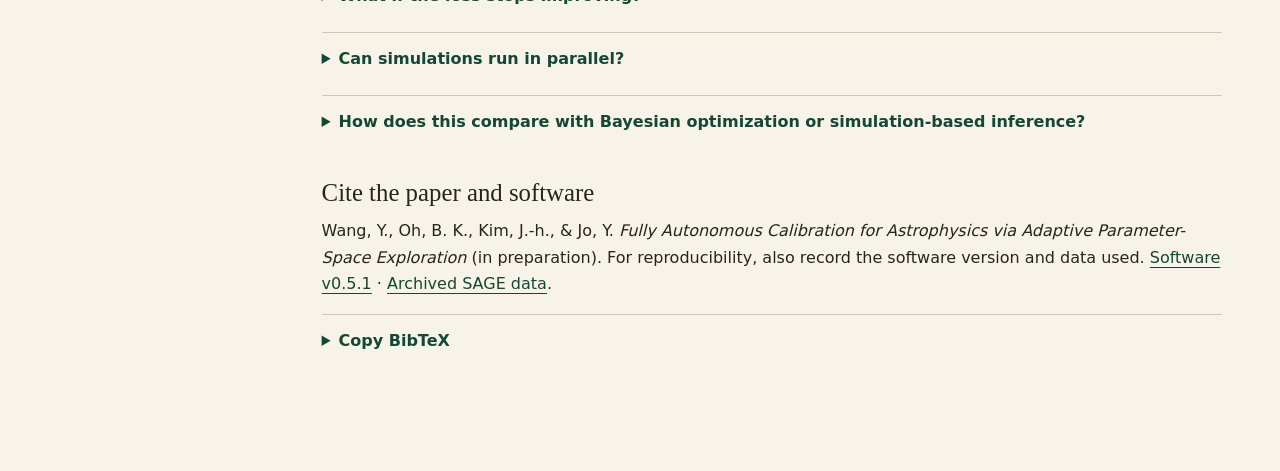
==== commit 82a111ec: "Release v0.5.1 with the cost replay and matched penalty example" ====
--- a/index.html
+++ b/index.html
@@ -5,12 +5,12 @@
 <title>Fully Autonomous Calibration for Astrophysics via Adaptive Parameter-Space Exploration</title>
 <meta name="description" content="Install autocalibration, define a target profile, and connect a simulator or import completed simulations.">
 <link rel="stylesheet" href="guide/style.css?v=six-section-guide"></head>
-<body><a class="skip" href="#main">Skip to content</a><header><div class="bar"><a class="brand" href="./">Calibration for Astrophysics</a><a href="https://github.com/YvonneWANGYY/calibration/tree/v0.5.0">Source · v0.5.0 ↗</a></div></header>
+<body><a class="skip" href="#main">Skip to content</a><header><div class="bar"><a class="brand" href="./">Calibration for Astrophysics</a><a href="https://github.com/YvonneWANGYY/calibration/tree/v0.5.1">Source · v0.5.1 ↗</a></div></header>
 <div class="layout"><nav class="toc" aria-label="On this page"><strong>On this page</strong><a href="#overview">1. Overview</a><a href="#quickstart">2. Quickstart</a><a href="#your-problem">3. Use your own simulator</a><a href="#settings">4. Settings guide</a><a href="#results">5. Results from the paper</a><a href="#faq">6. Limits, FAQ and citation</a></nav><main id="main">
 <section id="overview" class="intro">
 <h1>Fully Autonomous Calibration for Astrophysics</h1>
 <p class="lede">Tune your simulation’s parameters to match a target within a limited simulation budget.</p>
-<div class="actions"><a href="#quickstart">Quickstart ↓</a> <a href="#cite">Paper (coming soon)</a> <a href="https://github.com/YvonneWANGYY/calibration/tree/v0.5.0">Code ↗</a> <a href="#cite">Cite</a></div>
+<div class="actions"><a href="#quickstart">Quickstart ↓</a> <a href="#cite">Paper (in preparation)</a> <a href="https://github.com/YvonneWANGYY/calibration/tree/v0.5.1">Code ↗</a> <a href="#cite">Cite</a></div>
 <p><strong>Use it when</strong> each simulation is expensive, several inputs are adjustable, and you can describe a good outcome. Your target might come from measurements, an analytical solution, or a conservation law.</p>
 <p><strong>You provide</strong> parameter ranges, target values, a simulator command, and a round budget. <strong>You receive</strong> the best run found, a separately evaluated final recommendation, and a record of every evaluation. If some runs require much more work than others, you can also <a href="#cost-aware">account for predicted simulation cost</a> when choosing the next inputs.</p>
 <h2>How it works</h2>
@@ -23,7 +23,7 @@
 <p>Find a heater temperature and thermal diffusivity that reproduce the temperatures at three distances along a rod after one minute.</p>
 <p><strong>You need</strong> Python 3.10 or newer, Git, and a CPU. Our test took about six seconds after installation using one CPU thread. Installation time depends mainly on downloading PyTorch.</p>
 <h3 id="install">1. Install the software</h3>
-<pre><code>python -m pip install 'fully-autonomous-calibration[tuning] @ git+https://github.com/YvonneWANGYY/calibration.git@v0.5.0'</code></pre>
+<pre><code>python -m pip install 'fully-autonomous-calibration[tuning] @ git+https://github.com/YvonneWANGYY/calibration.git@v0.5.1'</code></pre>
 <h3>2. Download the example</h3><p><a href="guide/heat-example.zip" download>Download the heat example (ZIP)</a> and extract it. Open a terminal in the <code>heat-example</code> folder beside <code>simulate.py</code>.</p>
 <h3 id="new">3. Run the calibration</h3>
 <pre><code>autocalibration run new-design.json --output from-design</code></pre>
@@ -98,16 +98,17 @@
 <ul>
 <li><strong>Sedov blast wave.</strong> At a fixed time, compare density, pressure, radial velocity, and transformed specific internal energy with the analytical blast-wave solution on a common radial grid (<a href="https://doi.org/10.1098/rspa.1950.0049">Taylor 1950</a>). Each output is a simulated value minus its analytical reference, so the desired profile is zero at every radius. The reported error accounts for radial bin widths.</li>
 <li><strong>Rotating cylinder.</strong> The study uses the Enzo hydrodynamics code (<a href="https://doi.org/10.1088/0067-0049/211/2/19">Bryan et al. 2014</a>). Track the change in each of the three angular-momentum components at 51 saved times, relative to the initial component value and scaled by the magnitude of the initial axial angular momentum. Conservation gives a target of zero drift in each component at every time.</li>
-<li><strong>SAGE galaxy formation.</strong> The <a href="https://github.com/sage-home/sage-model">SAGE codebase</a> implements the galaxy-formation model described by <a href="https://doi.org/10.3847/0067-0049/222/2/22">Croton et al. (2016)</a>. Its calibration targets are observations. For example, the study uses the galaxy number density in stellar-mass bins measured by <a href="https://doi.org/10.1111/j.1365-2966.2008.13348.x">Baldry, Glazebrook &amp; Driver (2008)</a>. The adapter must apply the same bin definitions and logarithmic units to its predictions. The paper’s comparison score averages squared residuals within each observable after scaling by its observed range (mapped to [−1, 1]), then gives each observable equal weight. A densely sampled observable therefore gets the same total weight as a sparsely sampled one. <a href="https://github.com/YvonneWANGYY/calibration/blob/v0.5.0/src/autocalibration/paper_sage/comparison_target.json">Inspect the published SAGE target bins</a>.</li>
+<li><strong>SAGE galaxy formation.</strong> The <a href="https://github.com/sage-home/sage-model">SAGE codebase</a> implements the galaxy-formation model described by <a href="https://doi.org/10.3847/0067-0049/222/2/22">Croton et al. (2016)</a>. Its calibration targets are observations. For example, the study uses the galaxy number density in stellar-mass bins measured by <a href="https://doi.org/10.1111/j.1365-2966.2008.13348.x">Baldry, Glazebrook &amp; Driver (2008)</a>. The adapter must apply the same bin definitions and logarithmic units to its predictions. The paper’s comparison score averages squared residuals within each observable after scaling by its observed range (mapped to [−1, 1]), then gives each observable equal weight. A densely sampled observable therefore gets the same total weight as a sparsely sampled one. <a href="https://github.com/YvonneWANGYY/calibration/blob/v0.5.1/src/autocalibration/paper_sage/comparison_target.json">Inspect the published SAGE target bins</a>.</li>
 </ul></details>
 </details>
 <h3>Before you run</h3><ul><li>Test the simulator command with one input. Check that it exits successfully and prints a single JSON object with a finite number for every target ID.</li><li>Check the units and scale of each simulated output against its target. For imports, check parameter bounds and column names.</li><li>If your simulator is stochastic, choose how to handle its seed or average repeated runs inside your adapter. The runner records each returned value as one observation.</li><li>Use a new output folder. A failed evaluation stops the run. Completed rows remain in <code>evaluations.jsonl</code>.</li></ul>
-<details><summary>Choosing a loss for outputs with different units</summary><p>The local runner sums squared differences between the outputs and their targets. For temperatures in °C, the loss is in °C². For unlike quantities, apply the same scaling to each target and its simulated counterpart before returning them. Otherwise a large numerical range can dominate the loss.</p><p>The SAGE paper maps each observable’s observed range to [−1, 1], averages squared differences across that observable’s bins, then averages across observables. This gives equal weight to each galaxy property. <a href="https://github.com/YvonneWANGYY/calibration/blob/v0.5.0/src/autocalibration/paper_sage/comparison_target.json">See the SAGE comparison targets</a>.</p></details></section>
+<details><summary>Choosing a loss for outputs with different units</summary><p>The local runner sums squared differences between the outputs and their targets. For temperatures in °C, the loss is in °C². For unlike quantities, apply the same scaling to each target and its simulated counterpart before returning them. Otherwise a large numerical range can dominate the loss.</p><p>The SAGE paper maps each observable’s observed range to [−1, 1], averages squared differences across that observable’s bins, then averages across observables. This gives equal weight to each galaxy property. <a href="https://github.com/YvonneWANGYY/calibration/blob/v0.5.1/src/autocalibration/paper_sage/comparison_target.json">See the SAGE comparison targets</a>.</p></details></section>
 
 <section id="settings"><h2 id="flow-tuning">Settings guide</h2>
 <p>Start with your simulation budget. Increasing the number of candidates or model fits mainly changes how much computation goes into choosing each run.</p><div class="table-scroll" role="region" tabindex="0" aria-label="Setting table"><table><thead><tr><th scope="col">Setting</th><th scope="col">What it controls</th><th scope="col">Example or default</th><th scope="col">When choosing</th></tr></thead><tbody><tr><td><code>adaptive_steps</code></td><td>New adaptive simulations</td><td>4 in the heat example. The paper used 20 for hydrodynamics and 25 for SAGE.</td><td>Reserve one extra call for the final recommendation.</td></tr><tr><td><code>initial_samples</code></td><td>Initial space-filling runs</td><td>8 for heat, 5 for hydrodynamics, 25 for SAGE.</td><td>Supply at least as many initial runs as validation folds. The heat example uses 2 folds and the paper uses 5.</td></tr><tr><td><code>candidate_pool_size</code></td><td>Options ranked each round</td><td>256 for heat, 4,096 for the cylinder, 5,000 or 10,000 in the eight-target SAGE runs.</td><td>A larger pool adds scoring work. Only one candidate goes to the heat simulator.</td></tr><tr><td><code>tuning.schedule</code></td><td>When Optuna searches for model settings</td><td><code>initial</code> tunes once, as in the paper.</td><td><code>every_iteration</code> searches before each adaptive proposal. It adds fitting time.</td></tr><tr><td><code>tuning.members</code></td><td>Flows fitted independently in each round</td><td>3 by default and in the heat example.</td><td>More members give more estimates of disagreement and take longer to fit.</td></tr><tr><td>Optional <code>cost</code> output</td><td>Your expense score for each parameter choice</td><td>One finite number per run. Larger means more expensive.</td><td>Use the same scale for imported and new runs. <a href="#cost-aware">See an example response</a>.</td></tr><tr><td>β (cost weight)</td><td>Strength of the predicted-cost penalty during adaptive selection</td><td>Simple mode fixes β at 0.1. In paper mode, supply <code>cost.beta</code> explicitly.</td><td>Start at 0.1 and compare with a cost-disabled run using the same initial design, seed and budget.</td></tr><tr><td><code>"cost": false</code></td><td>Disable the selection penalty</td><td>Useful for a matched baseline.</td><td>Your adapter can still return its cost so you can compare actual resource use.</td></tr></tbody></table></div>
 <p><strong>Disagreement weight (λ).</strong> Early rounds reward exploration where the models disagree. Later rounds favor promising regions where they agree. The runner adjusts this weight automatically.</p>
 <details id="cost-aware"><summary>Assign a cost to each run</summary>
+<p><strong>Adding a <code>cost</code> field changes the adaptive selection rule.</strong> The flow runner automatically applies a penalty of 0.1. To record cost and run a baseline, set <code>"cost": false</code> in the problem file.</p>
 <p>You decide what “expensive” means. For each parameter choice, return one finite number called <code>cost</code> alongside your simulator outputs. Higher numbers mean more expensive. Use the same scale throughout a calibration. For example, the cost could be a fee, an amount of material, or your own difficulty score. Zero and negative scores are valid.</p>
 <pre><code>{"temp_1cm": 58.90, "temp_3cm": 30.26, "temp_5cm": 21.35, "cost": 7}</code></pre>
 <div class="table-scroll" role="region" tabindex="0" aria-label="Simple versus paper cost mode"><table><thead><tr><th scope="col">Simple mode · arbitrary expense score</th><th scope="col">Paper mode · positive resource measurement</th></tr></thead><tbody>
@@ -120,11 +121,17 @@
 <p>Our cheapest run used 528 solver steps (evaluation 7) and the most expensive used 1,818 (evaluation 6). To compare, copy <code>cost-aware.json</code> to <code>no-cost.json</code>, add <code>"cost": false</code> at the top level, and keep the same adapter, seed, and budget:</p>
 <pre><code>autocalibration run no-cost.json --output without-penalty</code></pre>
 <p>The two runs chose the same inputs in all 13 evaluations. Both used 15,430 solver steps in total, and both final tests used 929 steps with loss 13.77 °C². For this seed the simple penalty left the winning candidate unchanged in every round.</p>
+<h4>A heat run where the penalty changes the choice</h4>
+<p>Use the two paper-mode files in the <a href="guide/heat-example.zip" download>heat example</a>. Both use the same solver-step cost, seed, eight initial inputs, four adaptive rounds, and final test. Only β changes.</p>
+<pre><code>autocalibration run paper-beta0.json --output beta0-run
+autocalibration run paper-beta1.json --output beta1-run</code></pre>
+<div class="table-scroll" role="region" tabindex="0" aria-label="Heat penalty comparison"><table><thead><tr><th scope="col">Measured outcome</th><th scope="col">β = 0</th><th scope="col">β = 1</th></tr></thead><tbody><tr><td>First adaptive run (evaluation 9), solver steps</td><td>970</td><td>535</td></tr><tr><td>First adaptive run, loss (°C²)</td><td>97.02</td><td>555.25</td></tr><tr><td>Total steps across 13 simulations</td><td>15,430</td><td>13,584</td></tr><tr><td>Final test, solver steps</td><td>929</td><td>972</td></tr><tr><td>Final test, loss (°C²)</td><td>13.77</td><td>8.83</td></tr></tbody></table></div>
+<p>In this seeded example the penalty selected a cheaper first adaptive simulation with a poorer fit. The whole search used about 12% fewer solver steps, although its final test was slightly more expensive.</p>
 <h4>What the cost penalty can and cannot predict</h4>
 <ul><li>The penalty shapes which simulations enter training during the adaptive search. The final recommendation is selected without a cost penalty, then evaluated to measure its actual cost and error.</li>
 <li>A larger β can give a more expensive final pick. In the rotating-cylinder study, β = 1 gave about 6.5 times the conservation error of β = 0.1 and slightly higher refinement complexity.</li>
 <li>Both modes use the 80th percentile of 500 trees’ predictions. Actual cost can exceed that estimate. Along the paper’s cost-aware searches, mean absolute percentage error was 3.6% for Sedov and 11.4% across the two rotating-cylinder runs.</li></ul></details>
-<details><summary>How model tuning and candidate pools work</summary><p><a href="https://doi.org/10.1145/3292500.3330701">Optuna (Akiba et al. 2019)</a> chooses flow settings using the lowest mean held-out negative log-likelihood. Set <code>tuning.trials</code> for search attempts, <code>tuning.folds</code> for validation groups, and <code>tuning.epochs</code> for training passes per fit. Both tuning schedules refit model weights each round. <a href="https://github.com/YvonneWANGYY/calibration/tree/v0.5.0#tune-a-neural-spline-flow-with-optuna">See the configurable search space</a>.</p>
+<details><summary>How model tuning and candidate pools work</summary><p><a href="https://doi.org/10.1145/3292500.3330701">Optuna (Akiba et al. 2019)</a> chooses flow settings using the lowest mean held-out negative log-likelihood. Set <code>tuning.trials</code> for search attempts, <code>tuning.folds</code> for validation groups, and <code>tuning.epochs</code> for training passes per fit. Both tuning schedules refit model weights each round. <a href="https://github.com/YvonneWANGYY/calibration/tree/v0.5.1#tune-a-neural-spline-flow-with-optuna">See the configurable search space</a>.</p>
 <p>In one SAGE comparison with the same initial simulations, the first new evaluation had five-observable loss 0.126 with 5,000 candidates, 0.080 with 10,000, and 0.340 with 20,000. Pool size changes which candidate wins the ranking, so increasing it need not improve the next simulation.</p></details></section>
 
 <section id="results"><h2 id="paper">Results from the paper</h2><p>The same selection loop was tested on a shock profile, a conservation law, and galaxy observations. Each test used its own physical measure of agreement. The hydrodynamic studies also used an optional simulation-cost penalty (β). Select paper mode in the local runner to use that log-ratio penalty. <a href="#cost-aware">Try cost-aware selection in the heat example</a>.</p>
@@ -132,25 +139,25 @@
 <article class="result"><h3>Sedov blast wave</h3><p>Each search used 26 simulations. Accounting for predicted cost gave a final recommendation with nearly the same shock-profile error as the search without a cost penalty (0.2855 versus 0.2860) and <strong>54.7% less refinement complexity</strong>. In both searches an earlier simulation had lower error than the final recommendation.</p></article>
 <article class="result"><h3>Rotating cylinder</h3><p>With a moderate cost penalty (β = 0.1), the final recommendation used <strong>22% less refinement complexity</strong> than the best initial run, with 10% higher angular-momentum conservation error. Compared with the no-penalty recommendation, it achieved 5.3% lower error and 2.6% lower complexity. At β = 1, final error was about 6.5 times the β = 0.1 error. The best initial run retained the lowest error.</p></article>
 <details id="cost-results"><summary>Reproduce the cost-aware results</summary>
-<p>To check the two published reductions, download <a download href="examples/hydrodynamics/paper_comparison/reproduce_cost.py">reproduce_cost.py</a> and <a download href="examples/hydrodynamics/paper_comparison/measured_costs.csv">measured_costs.csv</a> into the same folder. Run this standalone supplement with Python:</p>
+<p>To check the two published reductions, download <a download href="examples/hydrodynamics/paper_comparison/reproduce_cost.py">reproduce_cost.py</a> and <a download href="examples/hydrodynamics/paper_comparison/measured_costs.csv">measured_costs.csv</a> into the same folder. Both files ship under <code>examples/hydrodynamics/paper_comparison/</code> in v0.5.1. From that folder, run:</p>
 <pre><code>python reproduce_cost.py</code></pre>
 <pre><samp>Sedov: 558,284 -&gt; 252,890 (54.7% lower)
 Rotating cylinder: 3,427,030 -&gt; 2,672,995 (22.0% lower)</samp></pre>
 <p>The script reads measured refinement complexities and computes 100 × (1 − selected/reference). For Sedov it compares the β = 1 and β = 0 final simulations. For the cylinder it compares the β = 0.1 final simulation with the lowest-error initial simulation. These are single-simulation costs. The script checks the arithmetic without running Enzo.</p>
-<p><strong>What ships in v0.5.0?</strong> The tag contains Sedov β = 0 and 1 settings with the reported final measurements. Its cylinder β = 0 and 1 files describe an earlier ten-initial-run design. The paper used five initial runs and also tested β = 0.1. The tag lacks that configuration and a command to regenerate the paper’s cylinder search. Fresh forward simulations require the corresponding Enzo setup. The two files above are a separate, post-release supplement. <a href="https://github.com/YvonneWANGYY/calibration/tree/v0.5.0/examples/hydrodynamics">Inspect the tagged settings</a>.</p></details>
+<p><strong>What ships in v0.5.1?</strong> The tag contains Sedov β = 0 and 1 settings with the reported final measurements. Its cylinder β = 0 and 1 files describe an earlier ten-initial-run design. The paper used five initial runs and also tested β = 0.1. The tag lacks that configuration and a command to regenerate the paper’s cylinder search. Fresh forward simulations require the corresponding Enzo setup. The tagged release includes the script and measured rows for both percentage comparisons. <a href="https://github.com/YvonneWANGYY/calibration/tree/v0.5.1/examples/hydrodynamics">Inspect the tagged settings</a>.</p></details>
 <article class="result"><h3>SAGE galaxy formation</h3><p>We calibrated the <a href="https://github.com/sage-home/sage-model">Semi-Analytic Galaxy Evolution (SAGE)</a> model against observed galaxy properties. The table compares the adopted simulations with the published manual calibration of <a href="https://doi.org/10.3847/0067-0049/222/2/22">Croton et al. (2016)</a>. Lower loss means closer agreement.</p><div class="table-scroll" role="region" tabindex="0" aria-label="Calibration table"><table><thead><tr><th scope="col">Calibration</th><th scope="col">Loss on original five</th><th scope="col">Loss on all eight</th><th scope="col">Change from published manual calibration</th></tr></thead><tbody><tr><td>Published manual calibration</td><td>0.090493</td><td>0.128536</td><td>Reference</td></tr><tr><td>Five targets (four searches)</td><td>0.043655–0.058346</td><td>0.134188–0.157553</td><td>35.5–51.8% lower on five, higher on eight</td></tr><tr><td>Eight targets, baryon fraction free</td><td>0.082809</td><td>0.104723</td><td>18.5% lower on eight</td></tr><tr><td>Eight targets, baryon fraction fixed at 0.17</td><td>0.094088</td><td>0.100687</td><td>21.7% lower on eight</td></tr></tbody></table></div>
 <p>All four five-target searches improved the fit to those five properties while increasing the overall eight-property loss. Fitting eight targets improved the balance, although the adopted models still predicted too few quenched galaxies. The fixed-baryon eight-target result came from the final test (evaluation 51). The other adopted models came from adaptive evaluations.</p>
 <p><strong>Active learning versus a space-filling design.</strong> Starting from the same 25 simulations for each parameter count, the study compared 25 adaptive evaluations with 25 additional Latin hypercube points. At evaluation 50, active learning reached <strong>42–76% lower loss</strong> than the best of three Latin hypercube designs across the six configurations.</p>
-<details id="reproduce"><summary>Reproduce the SAGE table</summary><p>After installation, rescore the archived outputs. Read <code>L5</code> and <code>L8</code> for the five- and eight-property comparisons. The first row corresponds to the published manual calibration.</p><pre><code>autocalibration reproduce-sage</code></pre><p>The replay uses processed simulation data and runs on CPU. <a href="https://github.com/YvonneWANGYY/calibration/tree/v0.5.0/src/autocalibration/paper_sage">Browse versioned data and configurations</a>.</p></details></article></section>
+<details id="reproduce"><summary>Reproduce the SAGE table</summary><p>After installation, rescore the archived outputs. Read <code>L5</code> and <code>L8</code> for the five- and eight-property comparisons. The first row corresponds to the published manual calibration.</p><pre><code>autocalibration reproduce-sage</code></pre><p>The replay uses processed simulation data and runs on CPU. <a href="https://github.com/YvonneWANGYY/calibration/tree/v0.5.1/src/autocalibration/paper_sage">Browse versioned data and configurations</a>.</p></details></article></section>
 
 <section id="faq"><h2>Limits, FAQ and citation</h2><p>Interpret each result in the context of its simulator, data, and run budget.</p>
 <ul><li>The reported adaptive searches are individual runs per configuration. The SAGE comparison includes three Latin hypercube controls and uses the small mini-Millennium merger trees.</li><li>The learned distribution is a calibration density shaped by the explored simulations. The study does not propagate observational errors or infer a Bayesian posterior.</li><li>Compare <code>final_recommendation</code> with <code>best_observed</code>. An earlier simulation may have a lower loss.</li><li>Fresh hydrodynamic simulations require Enzo and the case setup. Fresh galaxy simulations require SAGE and merger trees. The archived SAGE replay needs only the released software and bundled outputs.</li></ul>
 <h3>Frequently asked questions</h3>
 <details><summary>My simulator crashed. What happens?</summary><p>The CLI stops and reports the evaluation number and inputs. Completed evaluations are flushed to <code>evaluations.jsonl</code>. Inspect the simulator’s standard error, fix the adapter, and rerun in a new directory. To reuse completed evaluations, convert their inputs and outputs to the initial CSV format.</p></details>
 <details><summary>What if the loss stops improving?</summary><p>Inspect the individual outputs of your best run first. Check their units and target IDs. If the best inputs sit on a bound, reconsider the physically plausible range. If the initial sample leaves much of that range uncovered, consider more initial simulations or more adaptive rounds. An exploratory step can have higher loss than the preceding run.</p></details>
-<details><summary>Can simulations run in parallel?</summary><p>The v0.5.0 local CLI waits for one simulator call to finish before choosing the next point. Your adapter can launch a parallel simulator and wait for its result. You can also generate the initial simulations separately in parallel and import their completed rows.</p></details>
+<details><summary>Can simulations run in parallel?</summary><p>The v0.5.1 local CLI waits for one simulator call to finish before choosing the next point. Your adapter can launch a parallel simulator and wait for its result. You can also generate the initial simulations separately in parallel and import their completed rows.</p></details>
 <details><summary>How does this compare with Bayesian optimization or simulation-based inference?</summary><p>Bayesian optimization typically models a scalar objective and uses an acquisition rule to decide where to evaluate it next. Here the flow learns from simulation inputs paired with their output profiles and proposes parameters for a specified target. Both approaches can guide sequential experiments. Simulation-based inference often aims to quantify posterior uncertainty under a prior and an observation model. This workflow uses its density to guide a search and checks its recommendation in the simulator.</p></details>
-<h3 id="cite">Cite the paper and software</h3><p>Wang, Y., Oh, B. K., Kim, J.-h., &amp; Jo, Y. <cite>Fully Autonomous Calibration for Astrophysics via Adaptive Parameter-Space Exploration</cite> (in preparation). For reproducibility, also record the software version and data used. <a href="https://github.com/YvonneWANGYY/calibration/tree/v0.5.0">Software v0.5.0</a> · <a href="https://github.com/YvonneWANGYY/calibration/tree/v0.5.0/src/autocalibration/paper_sage">Archived SAGE data</a>.</p>
+<h3 id="cite">Cite the paper and software</h3><p>Wang, Y., Oh, B. K., Kim, J.-h., &amp; Jo, Y. <cite>Fully Autonomous Calibration for Astrophysics via Adaptive Parameter-Space Exploration</cite> (in preparation). For reproducibility, also record the software version and data used. <a href="https://github.com/YvonneWANGYY/calibration/tree/v0.5.1">Software v0.5.1</a> · <a href="https://github.com/YvonneWANGYY/calibration/tree/v0.5.1/src/autocalibration/paper_sage">Archived SAGE data</a>.</p>
 <details><summary>Copy BibTeX</summary><pre><code>@unpublished{wang_autonomous_calibration,
   author = {Wang, Yiyang and Oh, Boon Kiat and Kim, Ji-hoon and Jo, Yongseok},
   title = {Fully Autonomous Calibration for Astrophysics via Adaptive Parameter-Space Exploration},
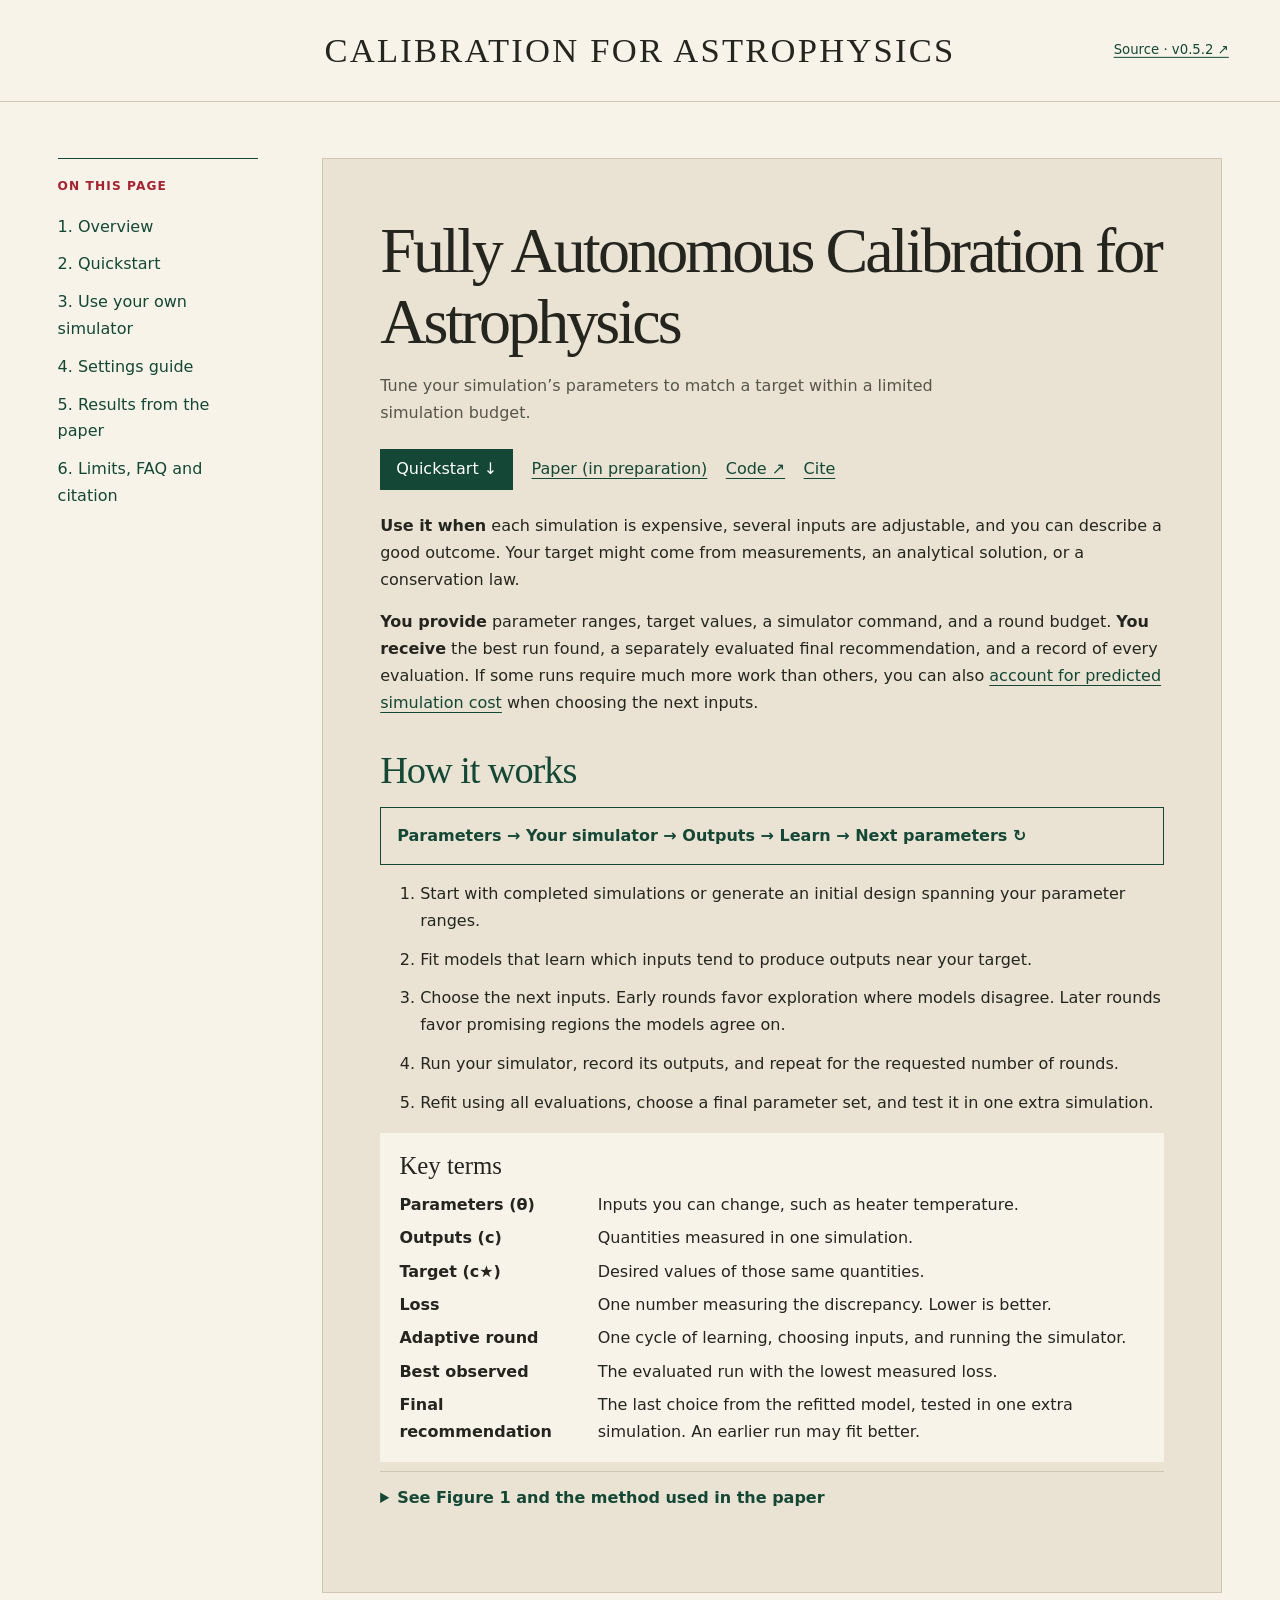
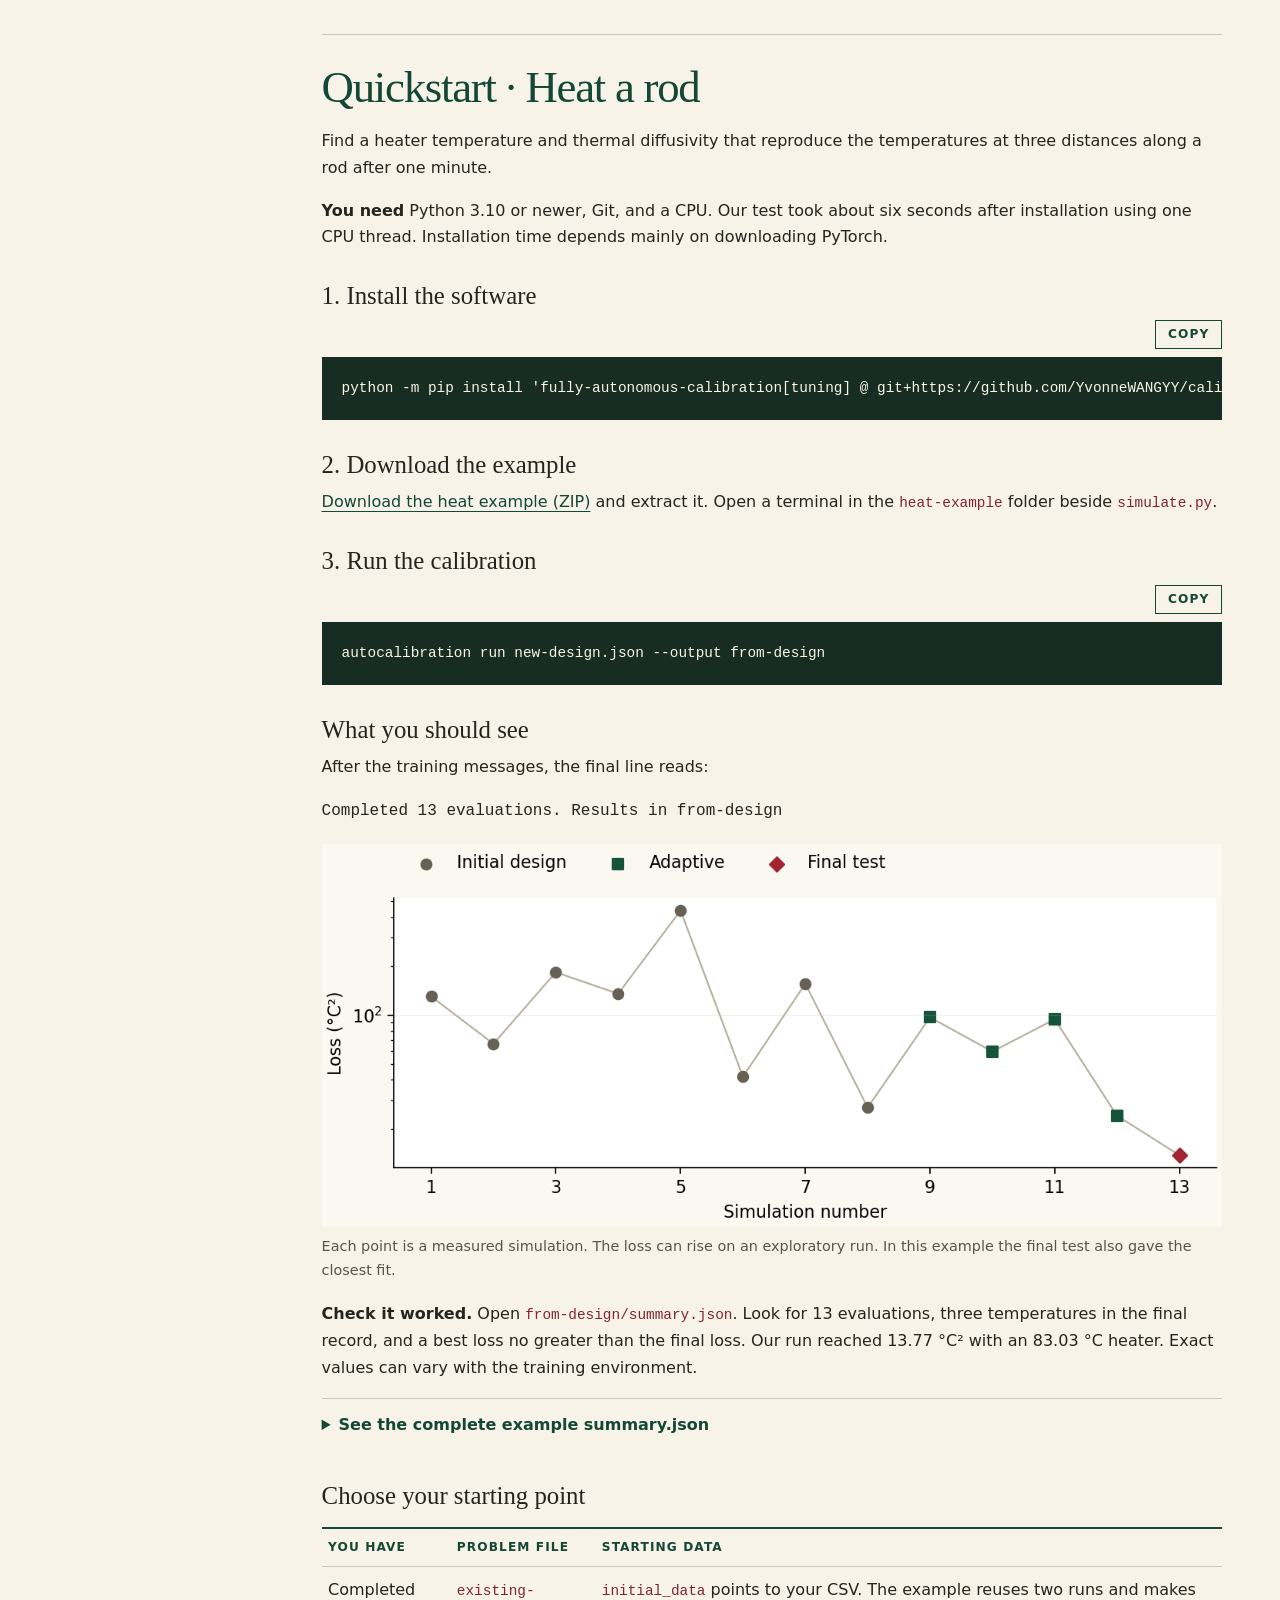
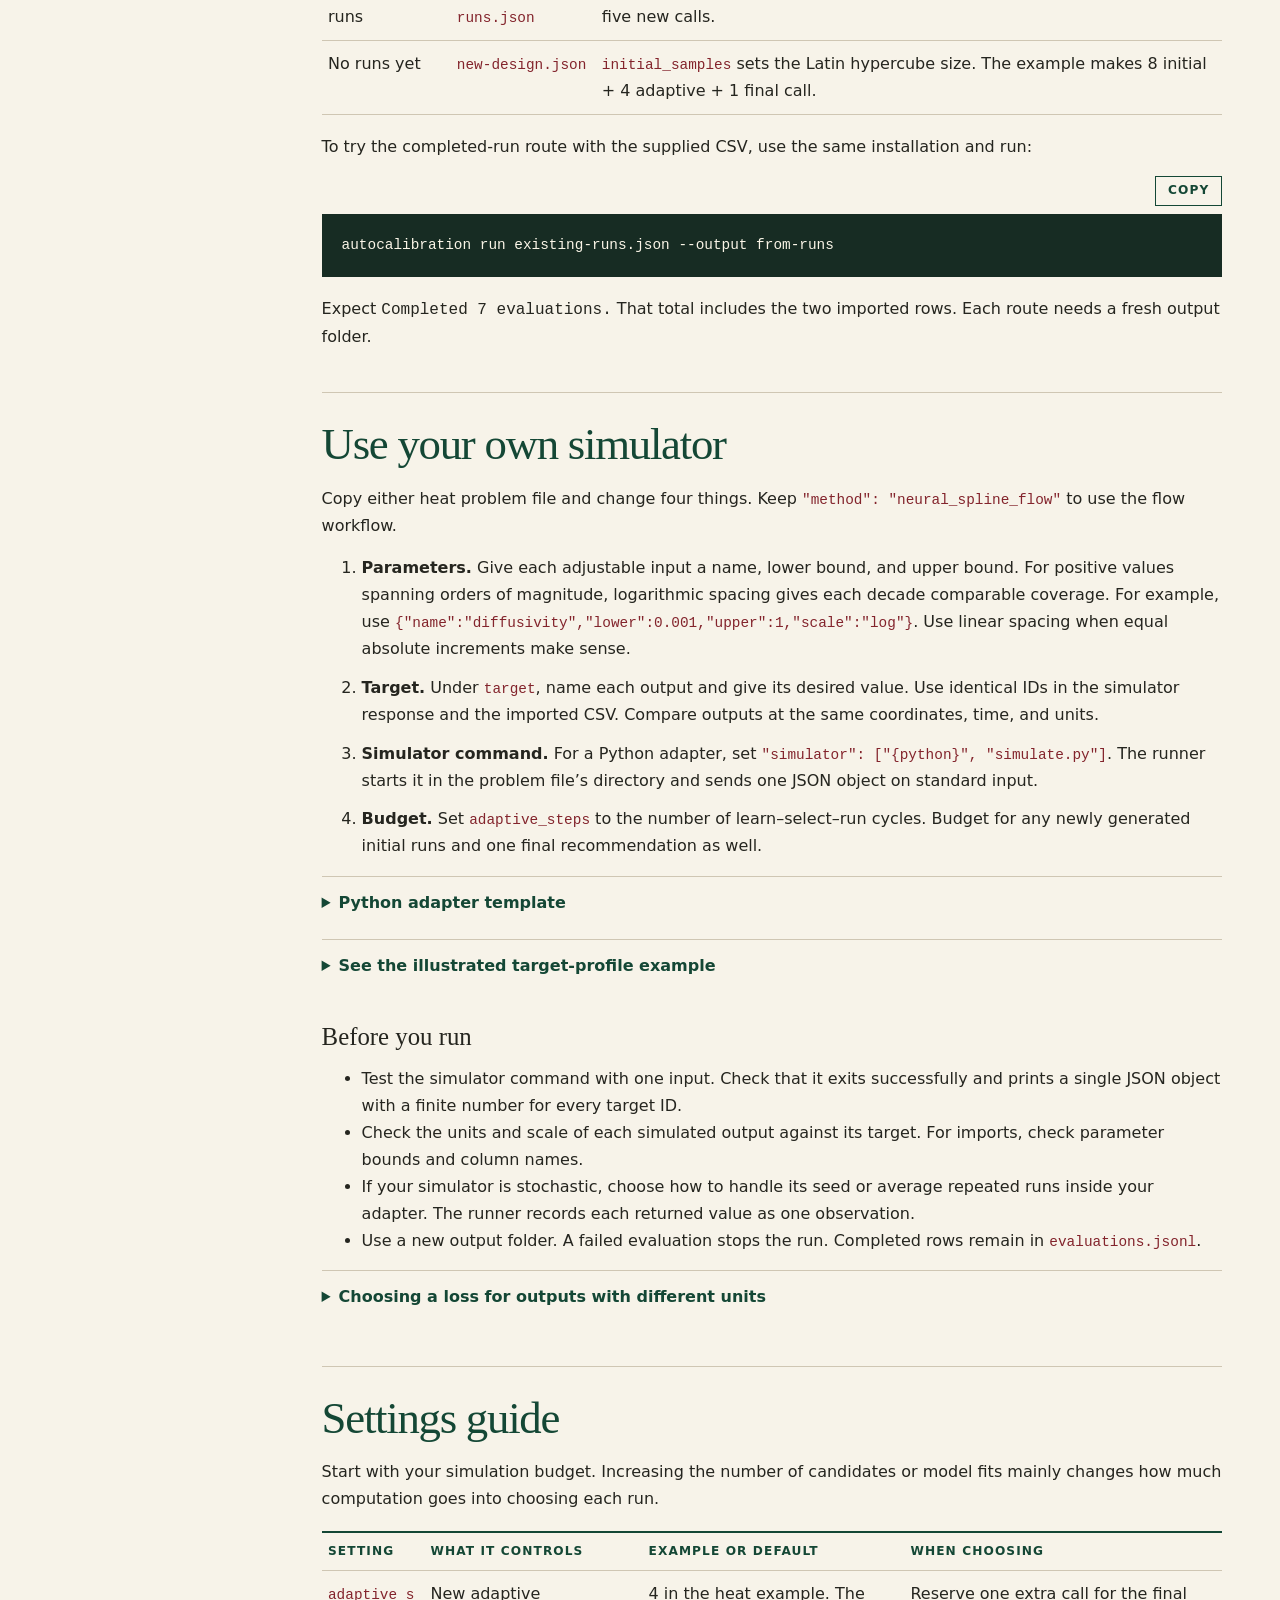
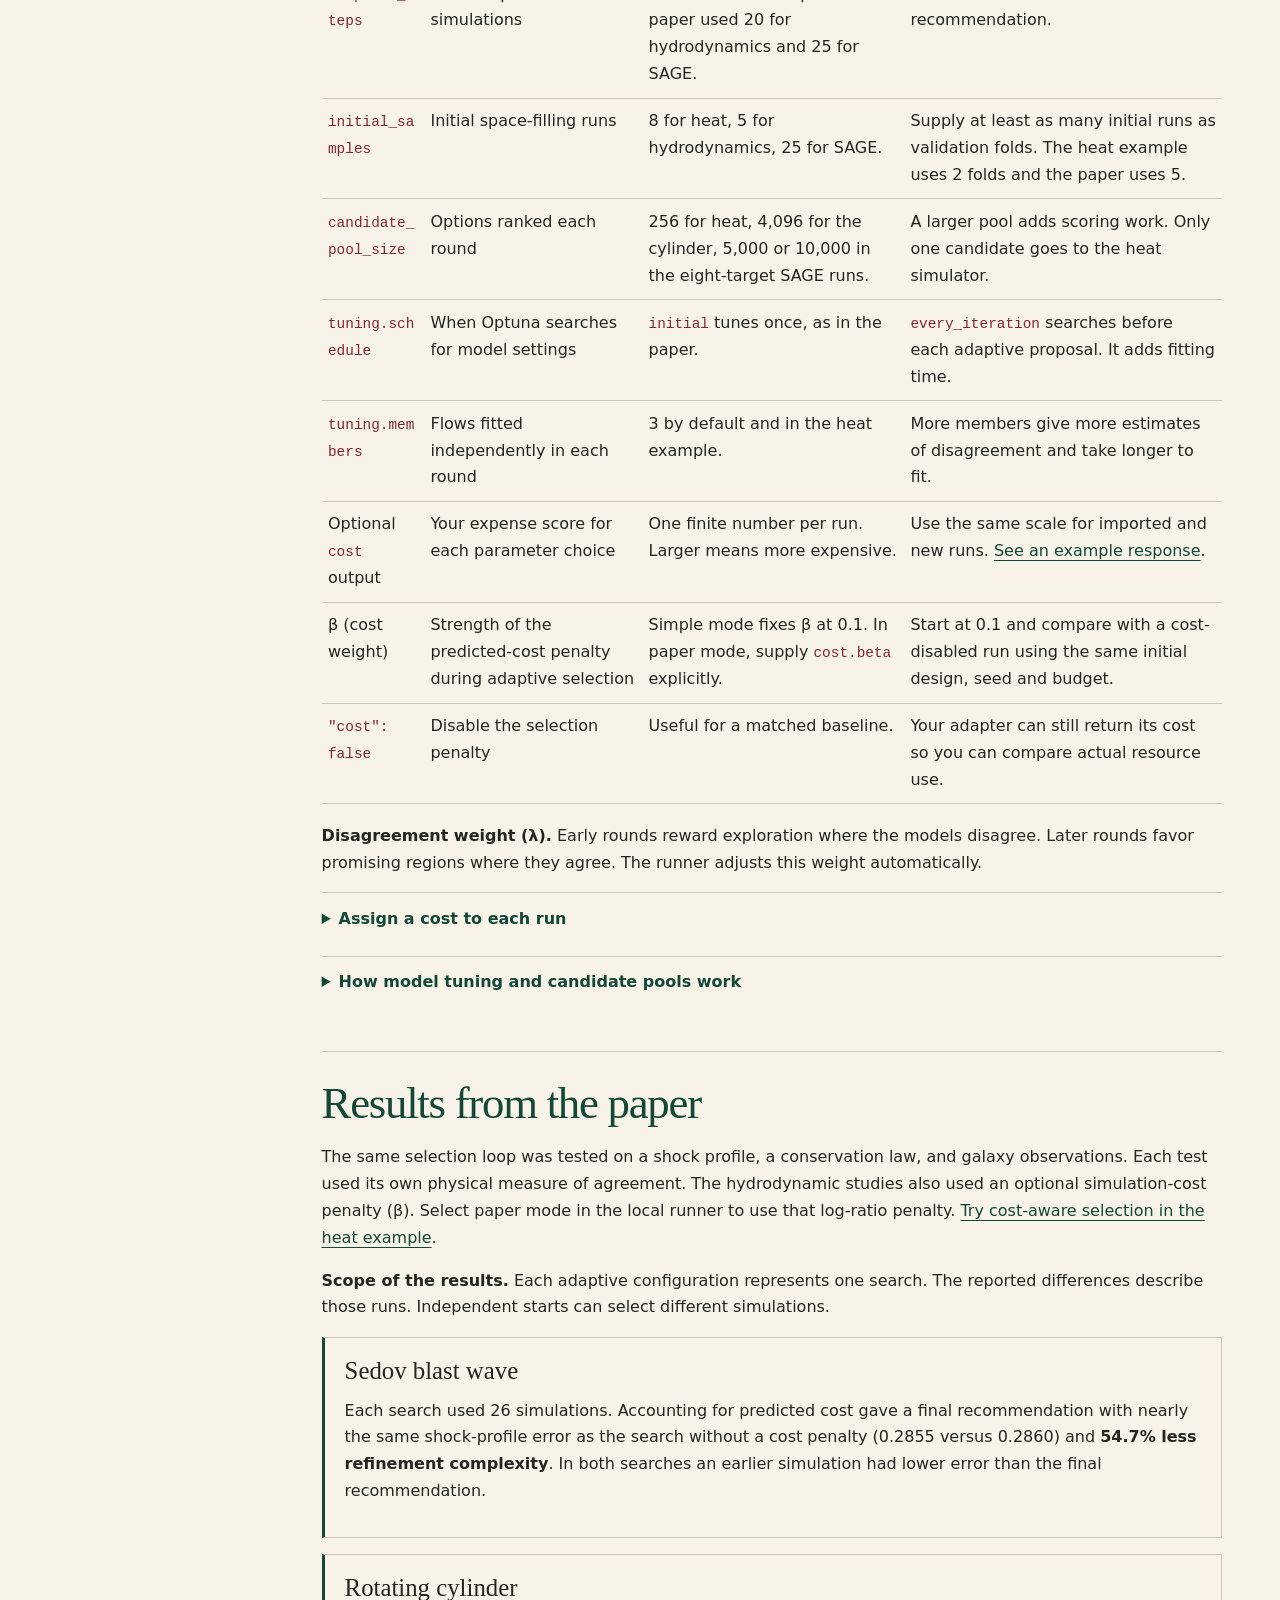
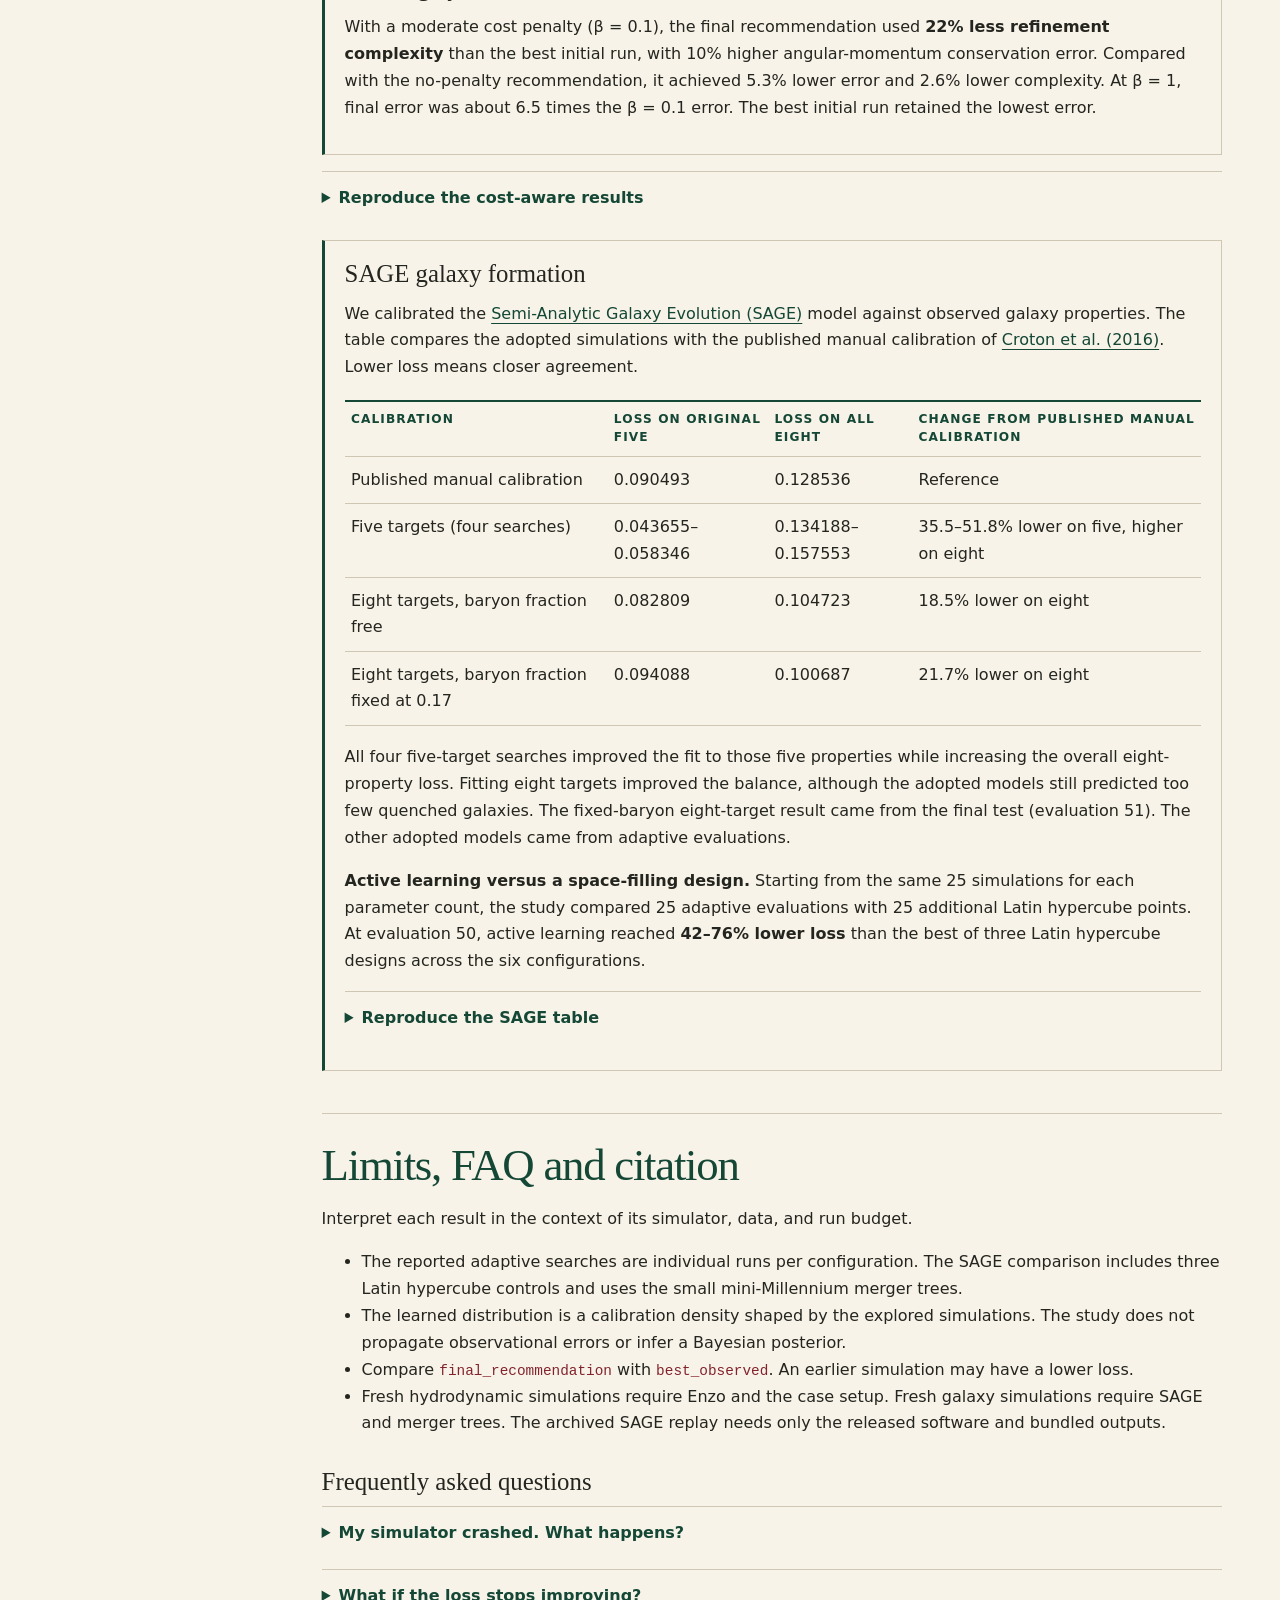
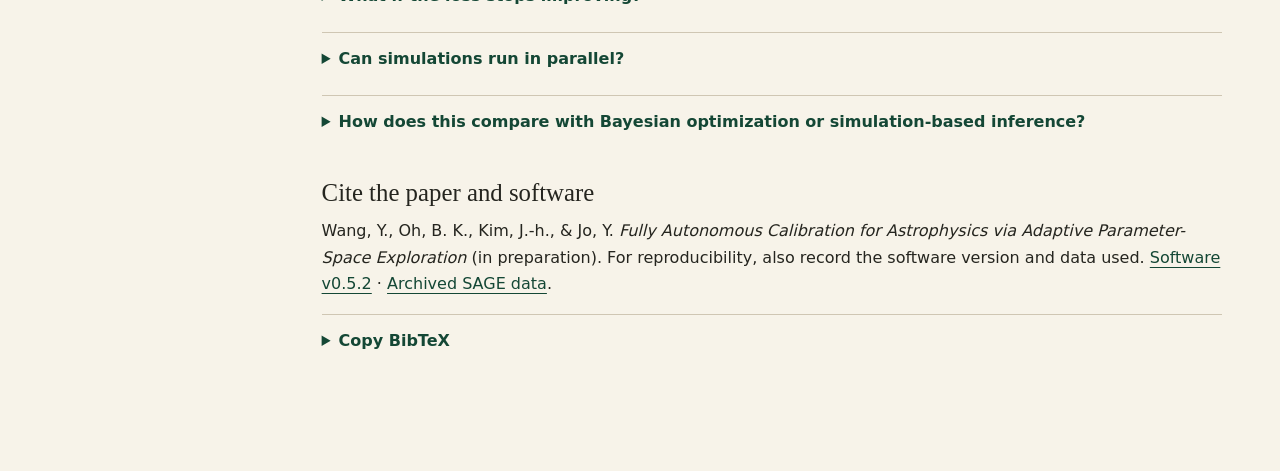
==== commit 1d722ca7: "Prepare v0.5.2 with clarified interpretation of the heat comparison" ====
--- a/index.html
+++ b/index.html
@@ -5,12 +5,12 @@
 <title>Fully Autonomous Calibration for Astrophysics via Adaptive Parameter-Space Exploration</title>
 <meta name="description" content="Install autocalibration, define a target profile, and connect a simulator or import completed simulations.">
 <link rel="stylesheet" href="guide/style.css?v=six-section-guide"></head>
-<body><a class="skip" href="#main">Skip to content</a><header><div class="bar"><a class="brand" href="./">Calibration for Astrophysics</a><a href="https://github.com/YvonneWANGYY/calibration/tree/v0.5.1">Source · v0.5.1 ↗</a></div></header>
+<body><a class="skip" href="#main">Skip to content</a><header><div class="bar"><a class="brand" href="./">Calibration for Astrophysics</a><a href="https://github.com/YvonneWANGYY/calibration/tree/v0.5.2">Source · v0.5.2 ↗</a></div></header>
 <div class="layout"><nav class="toc" aria-label="On this page"><strong>On this page</strong><a href="#overview">1. Overview</a><a href="#quickstart">2. Quickstart</a><a href="#your-problem">3. Use your own simulator</a><a href="#settings">4. Settings guide</a><a href="#results">5. Results from the paper</a><a href="#faq">6. Limits, FAQ and citation</a></nav><main id="main">
 <section id="overview" class="intro">
 <h1>Fully Autonomous Calibration for Astrophysics</h1>
 <p class="lede">Tune your simulation’s parameters to match a target within a limited simulation budget.</p>
-<div class="actions"><a href="#quickstart">Quickstart ↓</a> <a href="#cite">Paper (in preparation)</a> <a href="https://github.com/YvonneWANGYY/calibration/tree/v0.5.1">Code ↗</a> <a href="#cite">Cite</a></div>
+<div class="actions"><a href="#quickstart">Quickstart ↓</a> <a href="#cite">Paper (in preparation)</a> <a href="https://github.com/YvonneWANGYY/calibration/tree/v0.5.2">Code ↗</a> <a href="#cite">Cite</a></div>
 <p><strong>Use it when</strong> each simulation is expensive, several inputs are adjustable, and you can describe a good outcome. Your target might come from measurements, an analytical solution, or a conservation law.</p>
 <p><strong>You provide</strong> parameter ranges, target values, a simulator command, and a round budget. <strong>You receive</strong> the best run found, a separately evaluated final recommendation, and a record of every evaluation. If some runs require much more work than others, you can also <a href="#cost-aware">account for predicted simulation cost</a> when choosing the next inputs.</p>
 <h2>How it works</h2>
@@ -23,7 +23,7 @@
 <p>Find a heater temperature and thermal diffusivity that reproduce the temperatures at three distances along a rod after one minute.</p>
 <p><strong>You need</strong> Python 3.10 or newer, Git, and a CPU. Our test took about six seconds after installation using one CPU thread. Installation time depends mainly on downloading PyTorch.</p>
 <h3 id="install">1. Install the software</h3>
-<pre><code>python -m pip install 'fully-autonomous-calibration[tuning] @ git+https://github.com/YvonneWANGYY/calibration.git@v0.5.1'</code></pre>
+<pre><code>python -m pip install 'fully-autonomous-calibration[tuning] @ git+https://github.com/YvonneWANGYY/calibration.git@v0.5.2'</code></pre>
 <h3>2. Download the example</h3><p><a href="guide/heat-example.zip" download>Download the heat example (ZIP)</a> and extract it. Open a terminal in the <code>heat-example</code> folder beside <code>simulate.py</code>.</p>
 <h3 id="new">3. Run the calibration</h3>
 <pre><code>autocalibration run new-design.json --output from-design</code></pre>
@@ -98,11 +98,11 @@
 <ul>
 <li><strong>Sedov blast wave.</strong> At a fixed time, compare density, pressure, radial velocity, and transformed specific internal energy with the analytical blast-wave solution on a common radial grid (<a href="https://doi.org/10.1098/rspa.1950.0049">Taylor 1950</a>). Each output is a simulated value minus its analytical reference, so the desired profile is zero at every radius. The reported error accounts for radial bin widths.</li>
 <li><strong>Rotating cylinder.</strong> The study uses the Enzo hydrodynamics code (<a href="https://doi.org/10.1088/0067-0049/211/2/19">Bryan et al. 2014</a>). Track the change in each of the three angular-momentum components at 51 saved times, relative to the initial component value and scaled by the magnitude of the initial axial angular momentum. Conservation gives a target of zero drift in each component at every time.</li>
-<li><strong>SAGE galaxy formation.</strong> The <a href="https://github.com/sage-home/sage-model">SAGE codebase</a> implements the galaxy-formation model described by <a href="https://doi.org/10.3847/0067-0049/222/2/22">Croton et al. (2016)</a>. Its calibration targets are observations. For example, the study uses the galaxy number density in stellar-mass bins measured by <a href="https://doi.org/10.1111/j.1365-2966.2008.13348.x">Baldry, Glazebrook &amp; Driver (2008)</a>. The adapter must apply the same bin definitions and logarithmic units to its predictions. The paper’s comparison score averages squared residuals within each observable after scaling by its observed range (mapped to [−1, 1]), then gives each observable equal weight. A densely sampled observable therefore gets the same total weight as a sparsely sampled one. <a href="https://github.com/YvonneWANGYY/calibration/blob/v0.5.1/src/autocalibration/paper_sage/comparison_target.json">Inspect the published SAGE target bins</a>.</li>
+<li><strong>SAGE galaxy formation.</strong> The <a href="https://github.com/sage-home/sage-model">SAGE codebase</a> implements the galaxy-formation model described by <a href="https://doi.org/10.3847/0067-0049/222/2/22">Croton et al. (2016)</a>. Its calibration targets are observations. For example, the study uses the galaxy number density in stellar-mass bins measured by <a href="https://doi.org/10.1111/j.1365-2966.2008.13348.x">Baldry, Glazebrook &amp; Driver (2008)</a>. The adapter must apply the same bin definitions and logarithmic units to its predictions. The paper’s comparison score averages squared residuals within each observable after scaling by its observed range (mapped to [−1, 1]), then gives each observable equal weight. A densely sampled observable therefore gets the same total weight as a sparsely sampled one. <a href="https://github.com/YvonneWANGYY/calibration/blob/v0.5.2/src/autocalibration/paper_sage/comparison_target.json">Inspect the published SAGE target bins</a>.</li>
 </ul></details>
 </details>
 <h3>Before you run</h3><ul><li>Test the simulator command with one input. Check that it exits successfully and prints a single JSON object with a finite number for every target ID.</li><li>Check the units and scale of each simulated output against its target. For imports, check parameter bounds and column names.</li><li>If your simulator is stochastic, choose how to handle its seed or average repeated runs inside your adapter. The runner records each returned value as one observation.</li><li>Use a new output folder. A failed evaluation stops the run. Completed rows remain in <code>evaluations.jsonl</code>.</li></ul>
-<details><summary>Choosing a loss for outputs with different units</summary><p>The local runner sums squared differences between the outputs and their targets. For temperatures in °C, the loss is in °C². For unlike quantities, apply the same scaling to each target and its simulated counterpart before returning them. Otherwise a large numerical range can dominate the loss.</p><p>The SAGE paper maps each observable’s observed range to [−1, 1], averages squared differences across that observable’s bins, then averages across observables. This gives equal weight to each galaxy property. <a href="https://github.com/YvonneWANGYY/calibration/blob/v0.5.1/src/autocalibration/paper_sage/comparison_target.json">See the SAGE comparison targets</a>.</p></details></section>
+<details><summary>Choosing a loss for outputs with different units</summary><p>The local runner sums squared differences between the outputs and their targets. For temperatures in °C, the loss is in °C². For unlike quantities, apply the same scaling to each target and its simulated counterpart before returning them. Otherwise a large numerical range can dominate the loss.</p><p>The SAGE paper maps each observable’s observed range to [−1, 1], averages squared differences across that observable’s bins, then averages across observables. This gives equal weight to each galaxy property. <a href="https://github.com/YvonneWANGYY/calibration/blob/v0.5.2/src/autocalibration/paper_sage/comparison_target.json">See the SAGE comparison targets</a>.</p></details></section>
 
 <section id="settings"><h2 id="flow-tuning">Settings guide</h2>
 <p>Start with your simulation budget. Increasing the number of candidates or model fits mainly changes how much computation goes into choosing each run.</p><div class="table-scroll" role="region" tabindex="0" aria-label="Setting table"><table><thead><tr><th scope="col">Setting</th><th scope="col">What it controls</th><th scope="col">Example or default</th><th scope="col">When choosing</th></tr></thead><tbody><tr><td><code>adaptive_steps</code></td><td>New adaptive simulations</td><td>4 in the heat example. The paper used 20 for hydrodynamics and 25 for SAGE.</td><td>Reserve one extra call for the final recommendation.</td></tr><tr><td><code>initial_samples</code></td><td>Initial space-filling runs</td><td>8 for heat, 5 for hydrodynamics, 25 for SAGE.</td><td>Supply at least as many initial runs as validation folds. The heat example uses 2 folds and the paper uses 5.</td></tr><tr><td><code>candidate_pool_size</code></td><td>Options ranked each round</td><td>256 for heat, 4,096 for the cylinder, 5,000 or 10,000 in the eight-target SAGE runs.</td><td>A larger pool adds scoring work. Only one candidate goes to the heat simulator.</td></tr><tr><td><code>tuning.schedule</code></td><td>When Optuna searches for model settings</td><td><code>initial</code> tunes once, as in the paper.</td><td><code>every_iteration</code> searches before each adaptive proposal. It adds fitting time.</td></tr><tr><td><code>tuning.members</code></td><td>Flows fitted independently in each round</td><td>3 by default and in the heat example.</td><td>More members give more estimates of disagreement and take longer to fit.</td></tr><tr><td>Optional <code>cost</code> output</td><td>Your expense score for each parameter choice</td><td>One finite number per run. Larger means more expensive.</td><td>Use the same scale for imported and new runs. <a href="#cost-aware">See an example response</a>.</td></tr><tr><td>β (cost weight)</td><td>Strength of the predicted-cost penalty during adaptive selection</td><td>Simple mode fixes β at 0.1. In paper mode, supply <code>cost.beta</code> explicitly.</td><td>Start at 0.1 and compare with a cost-disabled run using the same initial design, seed and budget.</td></tr><tr><td><code>"cost": false</code></td><td>Disable the selection penalty</td><td>Useful for a matched baseline.</td><td>Your adapter can still return its cost so you can compare actual resource use.</td></tr></tbody></table></div>
@@ -126,12 +126,12 @@
 <pre><code>autocalibration run paper-beta0.json --output beta0-run
 autocalibration run paper-beta1.json --output beta1-run</code></pre>
 <div class="table-scroll" role="region" tabindex="0" aria-label="Heat penalty comparison"><table><thead><tr><th scope="col">Measured outcome</th><th scope="col">β = 0</th><th scope="col">β = 1</th></tr></thead><tbody><tr><td>First adaptive run (evaluation 9), solver steps</td><td>970</td><td>535</td></tr><tr><td>First adaptive run, loss (°C²)</td><td>97.02</td><td>555.25</td></tr><tr><td>Total steps across 13 simulations</td><td>15,430</td><td>13,584</td></tr><tr><td>Final test, solver steps</td><td>929</td><td>972</td></tr><tr><td>Final test, loss (°C²)</td><td>13.77</td><td>8.83</td></tr></tbody></table></div>
-<p>In this seeded example the penalty selected a cheaper first adaptive simulation with a poorer fit. The whole search used about 12% fewer solver steps, although its final test was slightly more expensive.</p>
+<p>In this seeded example the penalty selected a cheaper first adaptive simulation with a poorer fit. The whole search used about 12% fewer solver steps, although its final test was slightly more expensive. This comparison uses one seed, so neither the lower final loss (8.83 versus 13.77 °C²) nor the 12% saving establishes that increasing β generally improves fit or reduces total work.</p>
 <h4>What the cost penalty can and cannot predict</h4>
 <ul><li>The penalty shapes which simulations enter training during the adaptive search. The final recommendation is selected without a cost penalty, then evaluated to measure its actual cost and error.</li>
 <li>A larger β can give a more expensive final pick. In the rotating-cylinder study, β = 1 gave about 6.5 times the conservation error of β = 0.1 and slightly higher refinement complexity.</li>
 <li>Both modes use the 80th percentile of 500 trees’ predictions. Actual cost can exceed that estimate. Along the paper’s cost-aware searches, mean absolute percentage error was 3.6% for Sedov and 11.4% across the two rotating-cylinder runs.</li></ul></details>
-<details><summary>How model tuning and candidate pools work</summary><p><a href="https://doi.org/10.1145/3292500.3330701">Optuna (Akiba et al. 2019)</a> chooses flow settings using the lowest mean held-out negative log-likelihood. Set <code>tuning.trials</code> for search attempts, <code>tuning.folds</code> for validation groups, and <code>tuning.epochs</code> for training passes per fit. Both tuning schedules refit model weights each round. <a href="https://github.com/YvonneWANGYY/calibration/tree/v0.5.1#tune-a-neural-spline-flow-with-optuna">See the configurable search space</a>.</p>
+<details><summary>How model tuning and candidate pools work</summary><p><a href="https://doi.org/10.1145/3292500.3330701">Optuna (Akiba et al. 2019)</a> chooses flow settings using the lowest mean held-out negative log-likelihood. Set <code>tuning.trials</code> for search attempts, <code>tuning.folds</code> for validation groups, and <code>tuning.epochs</code> for training passes per fit. Both tuning schedules refit model weights each round. <a href="https://github.com/YvonneWANGYY/calibration/tree/v0.5.2#tune-a-neural-spline-flow-with-optuna">See the configurable search space</a>.</p>
 <p>In one SAGE comparison with the same initial simulations, the first new evaluation had five-observable loss 0.126 with 5,000 candidates, 0.080 with 10,000, and 0.340 with 20,000. Pool size changes which candidate wins the ranking, so increasing it need not improve the next simulation.</p></details></section>
 
 <section id="results"><h2 id="paper">Results from the paper</h2><p>The same selection loop was tested on a shock profile, a conservation law, and galaxy observations. Each test used its own physical measure of agreement. The hydrodynamic studies also used an optional simulation-cost penalty (β). Select paper mode in the local runner to use that log-ratio penalty. <a href="#cost-aware">Try cost-aware selection in the heat example</a>.</p>
@@ -139,25 +139,25 @@
 <article class="result"><h3>Sedov blast wave</h3><p>Each search used 26 simulations. Accounting for predicted cost gave a final recommendation with nearly the same shock-profile error as the search without a cost penalty (0.2855 versus 0.2860) and <strong>54.7% less refinement complexity</strong>. In both searches an earlier simulation had lower error than the final recommendation.</p></article>
 <article class="result"><h3>Rotating cylinder</h3><p>With a moderate cost penalty (β = 0.1), the final recommendation used <strong>22% less refinement complexity</strong> than the best initial run, with 10% higher angular-momentum conservation error. Compared with the no-penalty recommendation, it achieved 5.3% lower error and 2.6% lower complexity. At β = 1, final error was about 6.5 times the β = 0.1 error. The best initial run retained the lowest error.</p></article>
 <details id="cost-results"><summary>Reproduce the cost-aware results</summary>
-<p>To check the two published reductions, download <a download href="examples/hydrodynamics/paper_comparison/reproduce_cost.py">reproduce_cost.py</a> and <a download href="examples/hydrodynamics/paper_comparison/measured_costs.csv">measured_costs.csv</a> into the same folder. Both files ship under <code>examples/hydrodynamics/paper_comparison/</code> in v0.5.1. From that folder, run:</p>
+<p>To check the two published reductions, download <a download href="examples/hydrodynamics/paper_comparison/reproduce_cost.py">reproduce_cost.py</a> and <a download href="examples/hydrodynamics/paper_comparison/measured_costs.csv">measured_costs.csv</a> into the same folder. Both files ship under <code>examples/hydrodynamics/paper_comparison/</code> in v0.5.2. From that folder, run:</p>
 <pre><code>python reproduce_cost.py</code></pre>
 <pre><samp>Sedov: 558,284 -&gt; 252,890 (54.7% lower)
 Rotating cylinder: 3,427,030 -&gt; 2,672,995 (22.0% lower)</samp></pre>
 <p>The script reads measured refinement complexities and computes 100 × (1 − selected/reference). For Sedov it compares the β = 1 and β = 0 final simulations. For the cylinder it compares the β = 0.1 final simulation with the lowest-error initial simulation. These are single-simulation costs. The script checks the arithmetic without running Enzo.</p>
-<p><strong>What ships in v0.5.1?</strong> The tag contains Sedov β = 0 and 1 settings with the reported final measurements. Its cylinder β = 0 and 1 files describe an earlier ten-initial-run design. The paper used five initial runs and also tested β = 0.1. The tag lacks that configuration and a command to regenerate the paper’s cylinder search. Fresh forward simulations require the corresponding Enzo setup. The tagged release includes the script and measured rows for both percentage comparisons. <a href="https://github.com/YvonneWANGYY/calibration/tree/v0.5.1/examples/hydrodynamics">Inspect the tagged settings</a>.</p></details>
+<p><strong>What ships in v0.5.2?</strong> The tag contains Sedov β = 0 and 1 settings with the reported final measurements. Its cylinder β = 0 and 1 files describe an earlier ten-initial-run design. The paper used five initial runs and also tested β = 0.1. The tag lacks that configuration and a command to regenerate the paper’s cylinder search. Fresh forward simulations require the corresponding Enzo setup. The tagged release includes the script and measured rows for both percentage comparisons. <a href="https://github.com/YvonneWANGYY/calibration/tree/v0.5.2/examples/hydrodynamics">Inspect the tagged settings</a>.</p></details>
 <article class="result"><h3>SAGE galaxy formation</h3><p>We calibrated the <a href="https://github.com/sage-home/sage-model">Semi-Analytic Galaxy Evolution (SAGE)</a> model against observed galaxy properties. The table compares the adopted simulations with the published manual calibration of <a href="https://doi.org/10.3847/0067-0049/222/2/22">Croton et al. (2016)</a>. Lower loss means closer agreement.</p><div class="table-scroll" role="region" tabindex="0" aria-label="Calibration table"><table><thead><tr><th scope="col">Calibration</th><th scope="col">Loss on original five</th><th scope="col">Loss on all eight</th><th scope="col">Change from published manual calibration</th></tr></thead><tbody><tr><td>Published manual calibration</td><td>0.090493</td><td>0.128536</td><td>Reference</td></tr><tr><td>Five targets (four searches)</td><td>0.043655–0.058346</td><td>0.134188–0.157553</td><td>35.5–51.8% lower on five, higher on eight</td></tr><tr><td>Eight targets, baryon fraction free</td><td>0.082809</td><td>0.104723</td><td>18.5% lower on eight</td></tr><tr><td>Eight targets, baryon fraction fixed at 0.17</td><td>0.094088</td><td>0.100687</td><td>21.7% lower on eight</td></tr></tbody></table></div>
 <p>All four five-target searches improved the fit to those five properties while increasing the overall eight-property loss. Fitting eight targets improved the balance, although the adopted models still predicted too few quenched galaxies. The fixed-baryon eight-target result came from the final test (evaluation 51). The other adopted models came from adaptive evaluations.</p>
 <p><strong>Active learning versus a space-filling design.</strong> Starting from the same 25 simulations for each parameter count, the study compared 25 adaptive evaluations with 25 additional Latin hypercube points. At evaluation 50, active learning reached <strong>42–76% lower loss</strong> than the best of three Latin hypercube designs across the six configurations.</p>
-<details id="reproduce"><summary>Reproduce the SAGE table</summary><p>After installation, rescore the archived outputs. Read <code>L5</code> and <code>L8</code> for the five- and eight-property comparisons. The first row corresponds to the published manual calibration.</p><pre><code>autocalibration reproduce-sage</code></pre><p>The replay uses processed simulation data and runs on CPU. <a href="https://github.com/YvonneWANGYY/calibration/tree/v0.5.1/src/autocalibration/paper_sage">Browse versioned data and configurations</a>.</p></details></article></section>
+<details id="reproduce"><summary>Reproduce the SAGE table</summary><p>After installation, rescore the archived outputs. Read <code>L5</code> and <code>L8</code> for the five- and eight-property comparisons. The first row corresponds to the published manual calibration.</p><pre><code>autocalibration reproduce-sage</code></pre><p>The replay uses processed simulation data and runs on CPU. <a href="https://github.com/YvonneWANGYY/calibration/tree/v0.5.2/src/autocalibration/paper_sage">Browse versioned data and configurations</a>.</p></details></article></section>
 
 <section id="faq"><h2>Limits, FAQ and citation</h2><p>Interpret each result in the context of its simulator, data, and run budget.</p>
 <ul><li>The reported adaptive searches are individual runs per configuration. The SAGE comparison includes three Latin hypercube controls and uses the small mini-Millennium merger trees.</li><li>The learned distribution is a calibration density shaped by the explored simulations. The study does not propagate observational errors or infer a Bayesian posterior.</li><li>Compare <code>final_recommendation</code> with <code>best_observed</code>. An earlier simulation may have a lower loss.</li><li>Fresh hydrodynamic simulations require Enzo and the case setup. Fresh galaxy simulations require SAGE and merger trees. The archived SAGE replay needs only the released software and bundled outputs.</li></ul>
 <h3>Frequently asked questions</h3>
 <details><summary>My simulator crashed. What happens?</summary><p>The CLI stops and reports the evaluation number and inputs. Completed evaluations are flushed to <code>evaluations.jsonl</code>. Inspect the simulator’s standard error, fix the adapter, and rerun in a new directory. To reuse completed evaluations, convert their inputs and outputs to the initial CSV format.</p></details>
 <details><summary>What if the loss stops improving?</summary><p>Inspect the individual outputs of your best run first. Check their units and target IDs. If the best inputs sit on a bound, reconsider the physically plausible range. If the initial sample leaves much of that range uncovered, consider more initial simulations or more adaptive rounds. An exploratory step can have higher loss than the preceding run.</p></details>
-<details><summary>Can simulations run in parallel?</summary><p>The v0.5.1 local CLI waits for one simulator call to finish before choosing the next point. Your adapter can launch a parallel simulator and wait for its result. You can also generate the initial simulations separately in parallel and import their completed rows.</p></details>
+<details><summary>Can simulations run in parallel?</summary><p>The v0.5.2 local CLI waits for one simulator call to finish before choosing the next point. Your adapter can launch a parallel simulator and wait for its result. You can also generate the initial simulations separately in parallel and import their completed rows.</p></details>
 <details><summary>How does this compare with Bayesian optimization or simulation-based inference?</summary><p>Bayesian optimization typically models a scalar objective and uses an acquisition rule to decide where to evaluate it next. Here the flow learns from simulation inputs paired with their output profiles and proposes parameters for a specified target. Both approaches can guide sequential experiments. Simulation-based inference often aims to quantify posterior uncertainty under a prior and an observation model. This workflow uses its density to guide a search and checks its recommendation in the simulator.</p></details>
-<h3 id="cite">Cite the paper and software</h3><p>Wang, Y., Oh, B. K., Kim, J.-h., &amp; Jo, Y. <cite>Fully Autonomous Calibration for Astrophysics via Adaptive Parameter-Space Exploration</cite> (in preparation). For reproducibility, also record the software version and data used. <a href="https://github.com/YvonneWANGYY/calibration/tree/v0.5.1">Software v0.5.1</a> · <a href="https://github.com/YvonneWANGYY/calibration/tree/v0.5.1/src/autocalibration/paper_sage">Archived SAGE data</a>.</p>
+<h3 id="cite">Cite the paper and software</h3><p>Wang, Y., Oh, B. K., Kim, J.-h., &amp; Jo, Y. <cite>Fully Autonomous Calibration for Astrophysics via Adaptive Parameter-Space Exploration</cite> (in preparation). For reproducibility, also record the software version and data used. <a href="https://github.com/YvonneWANGYY/calibration/tree/v0.5.2">Software v0.5.2</a> · <a href="https://github.com/YvonneWANGYY/calibration/tree/v0.5.2/src/autocalibration/paper_sage">Archived SAGE data</a>.</p>
 <details><summary>Copy BibTeX</summary><pre><code>@unpublished{wang_autonomous_calibration,
   author = {Wang, Yiyang and Oh, Boon Kiat and Kim, Ji-hoon and Jo, Yongseok},
   title = {Fully Autonomous Calibration for Astrophysics via Adaptive Parameter-Space Exploration},
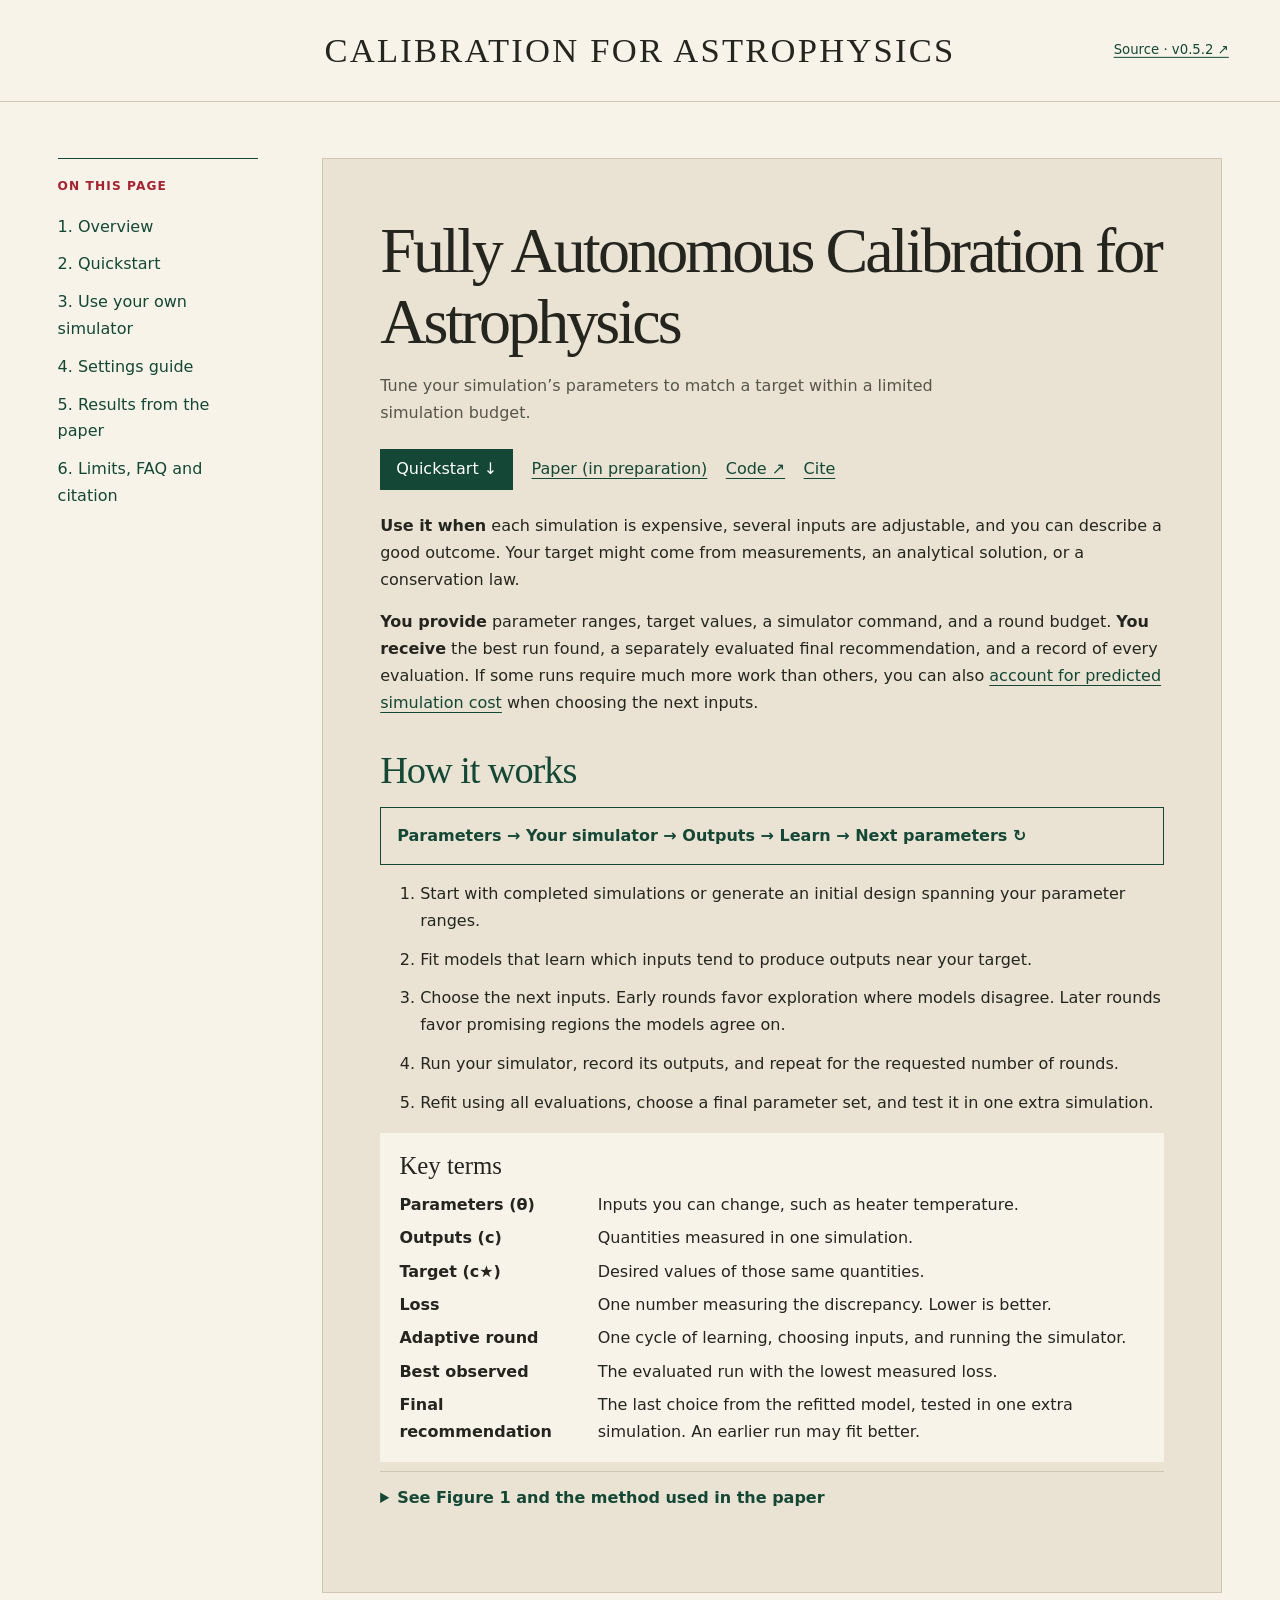
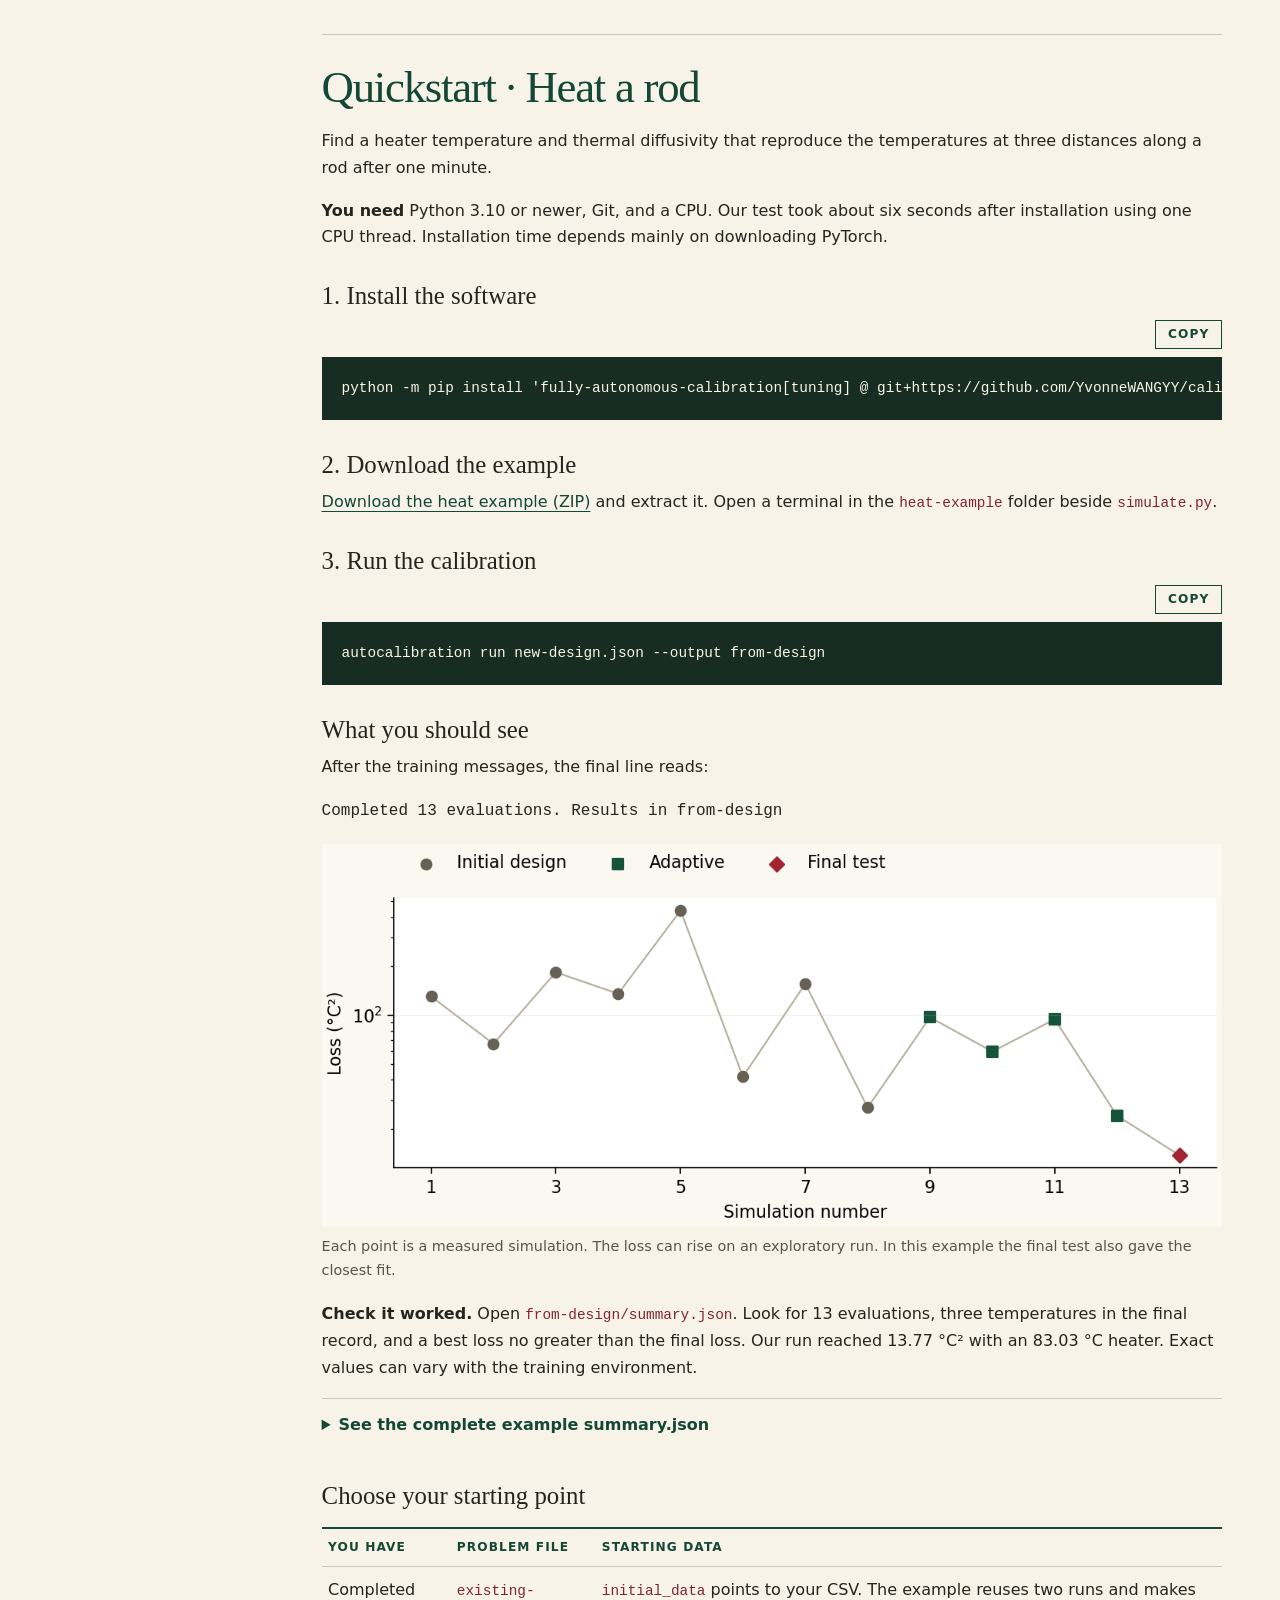
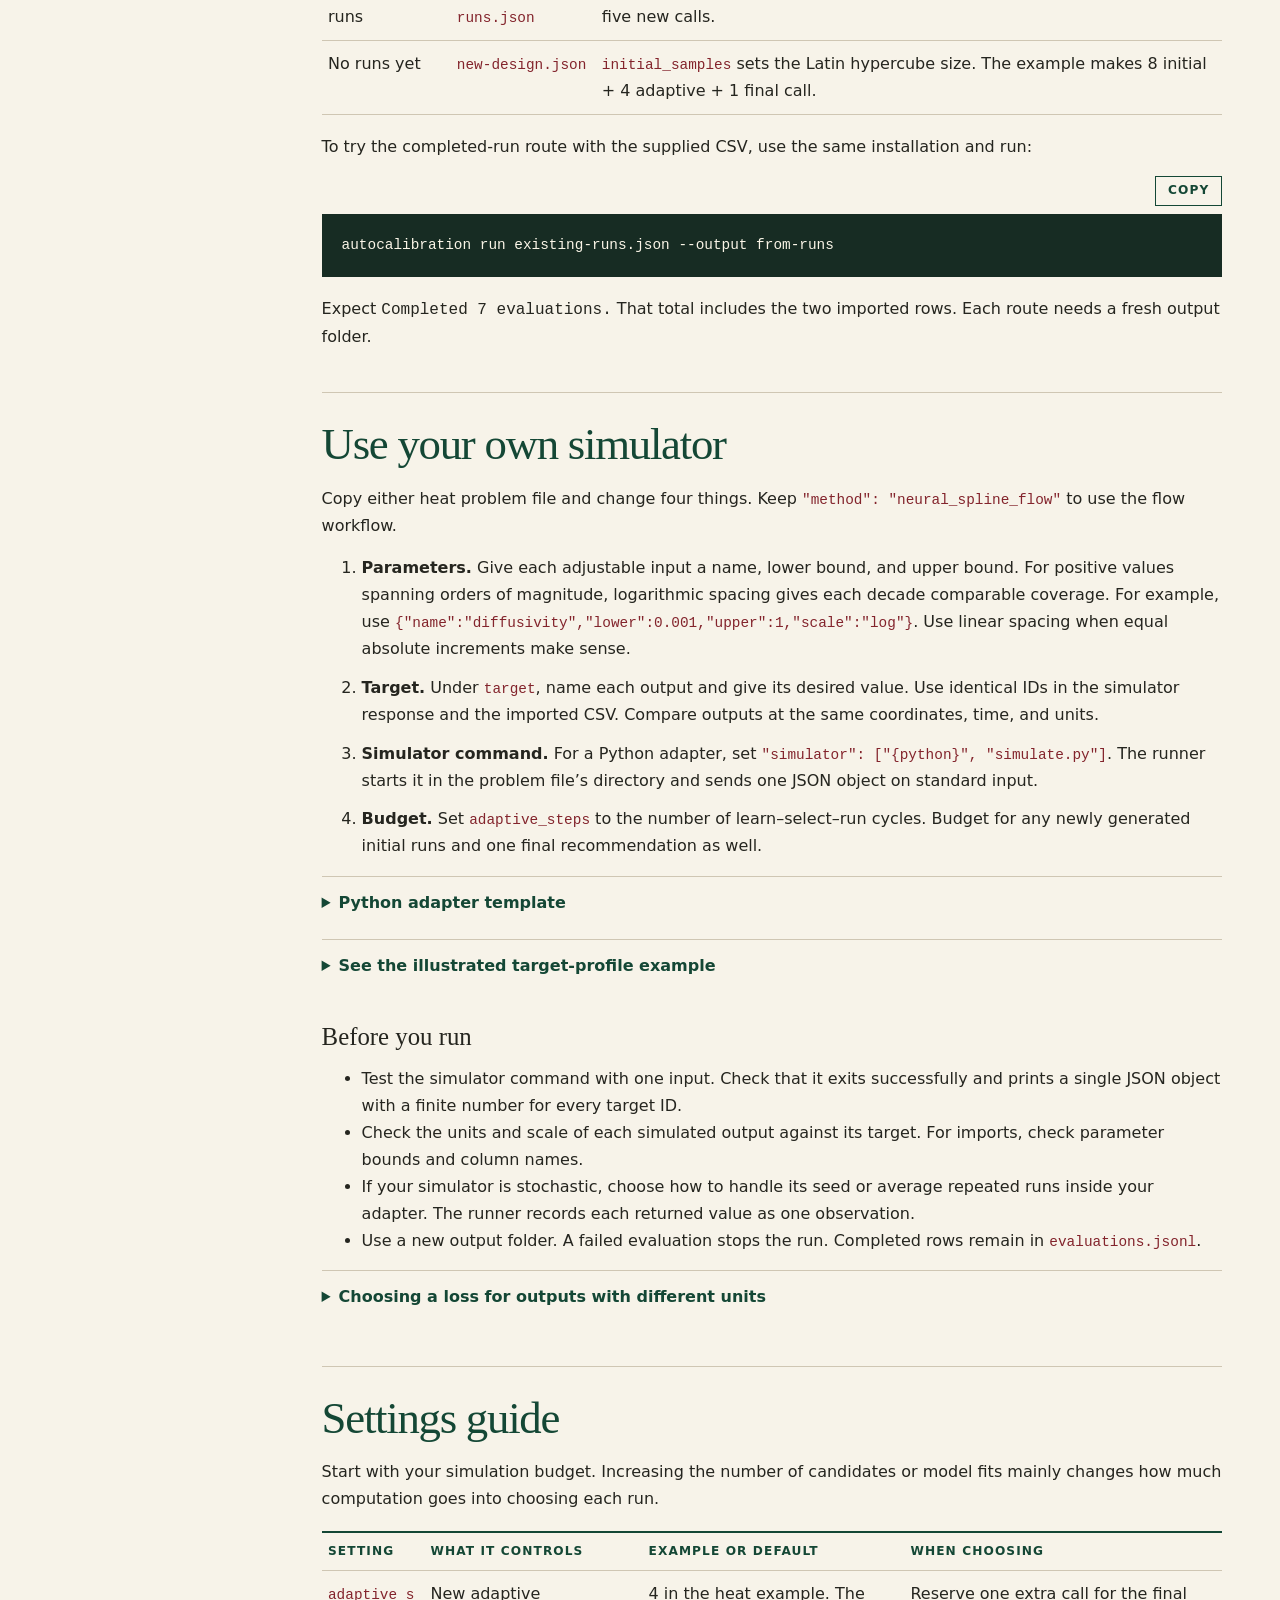
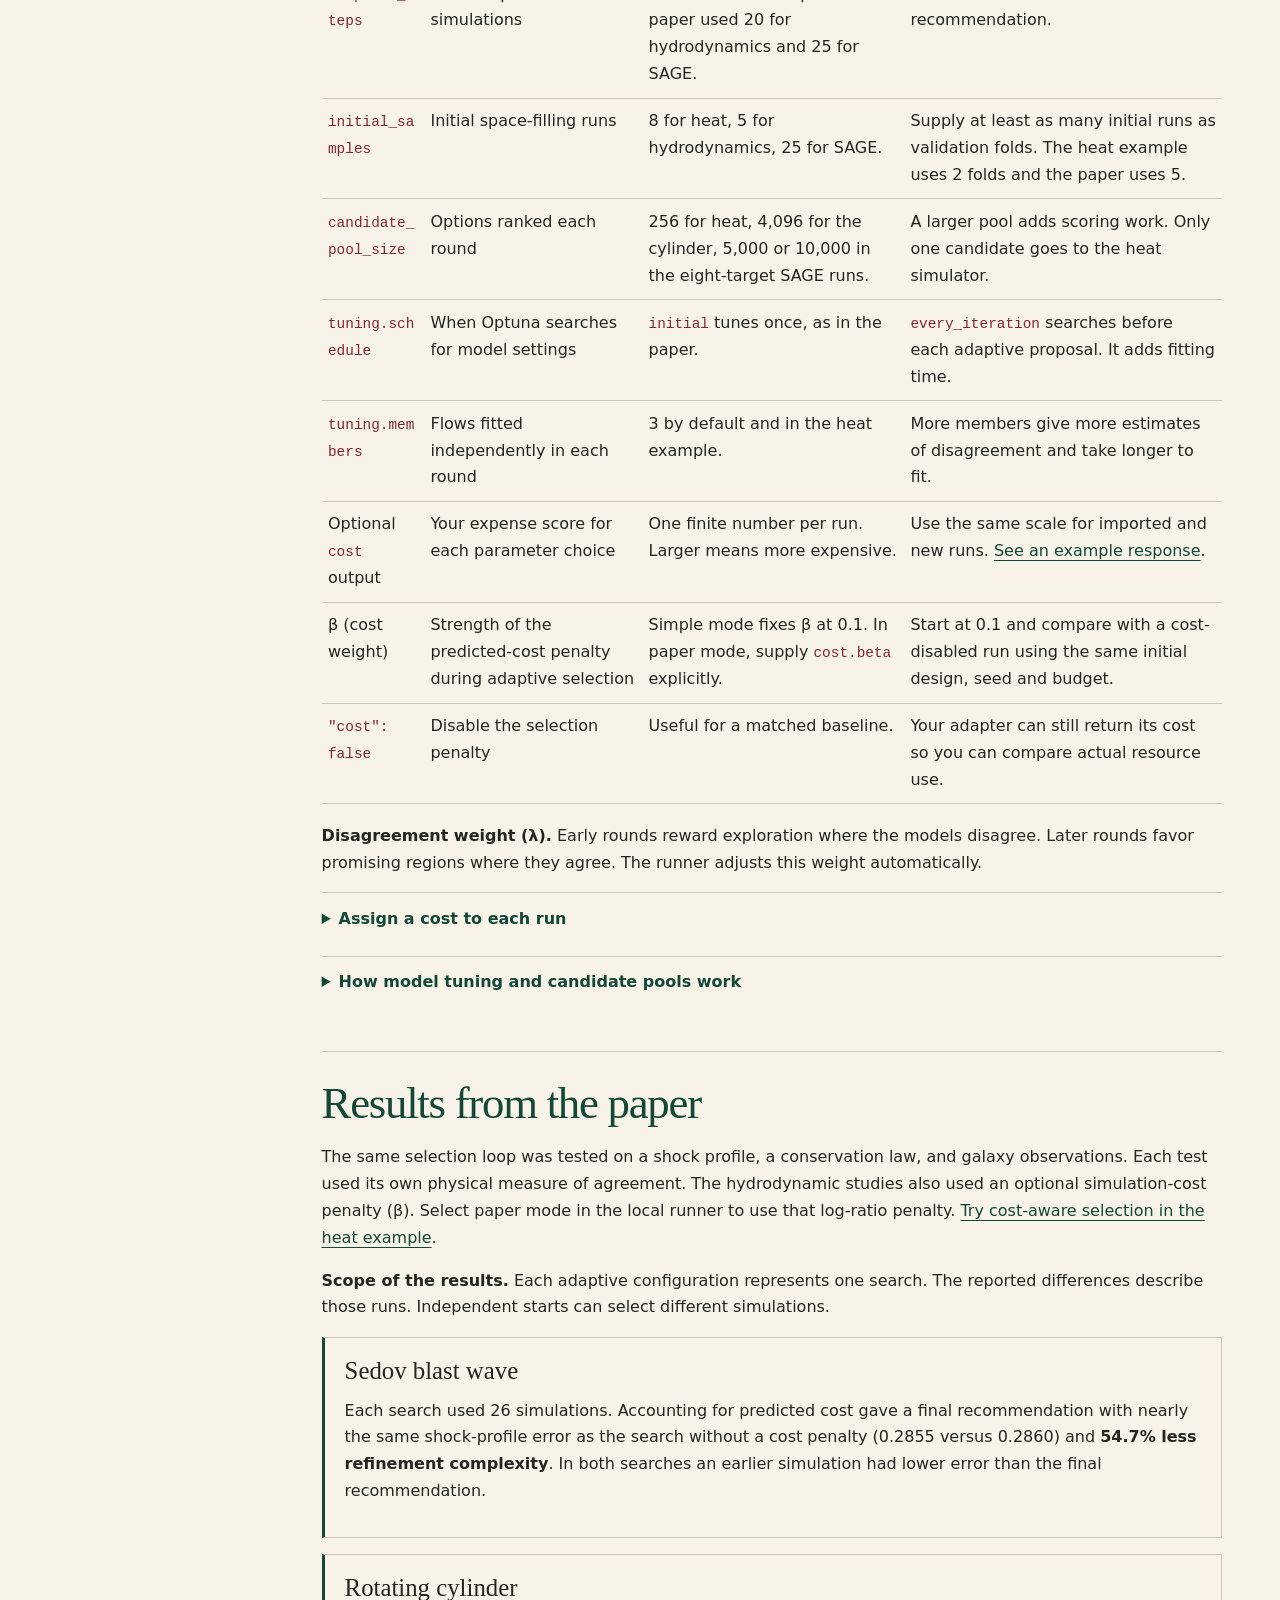
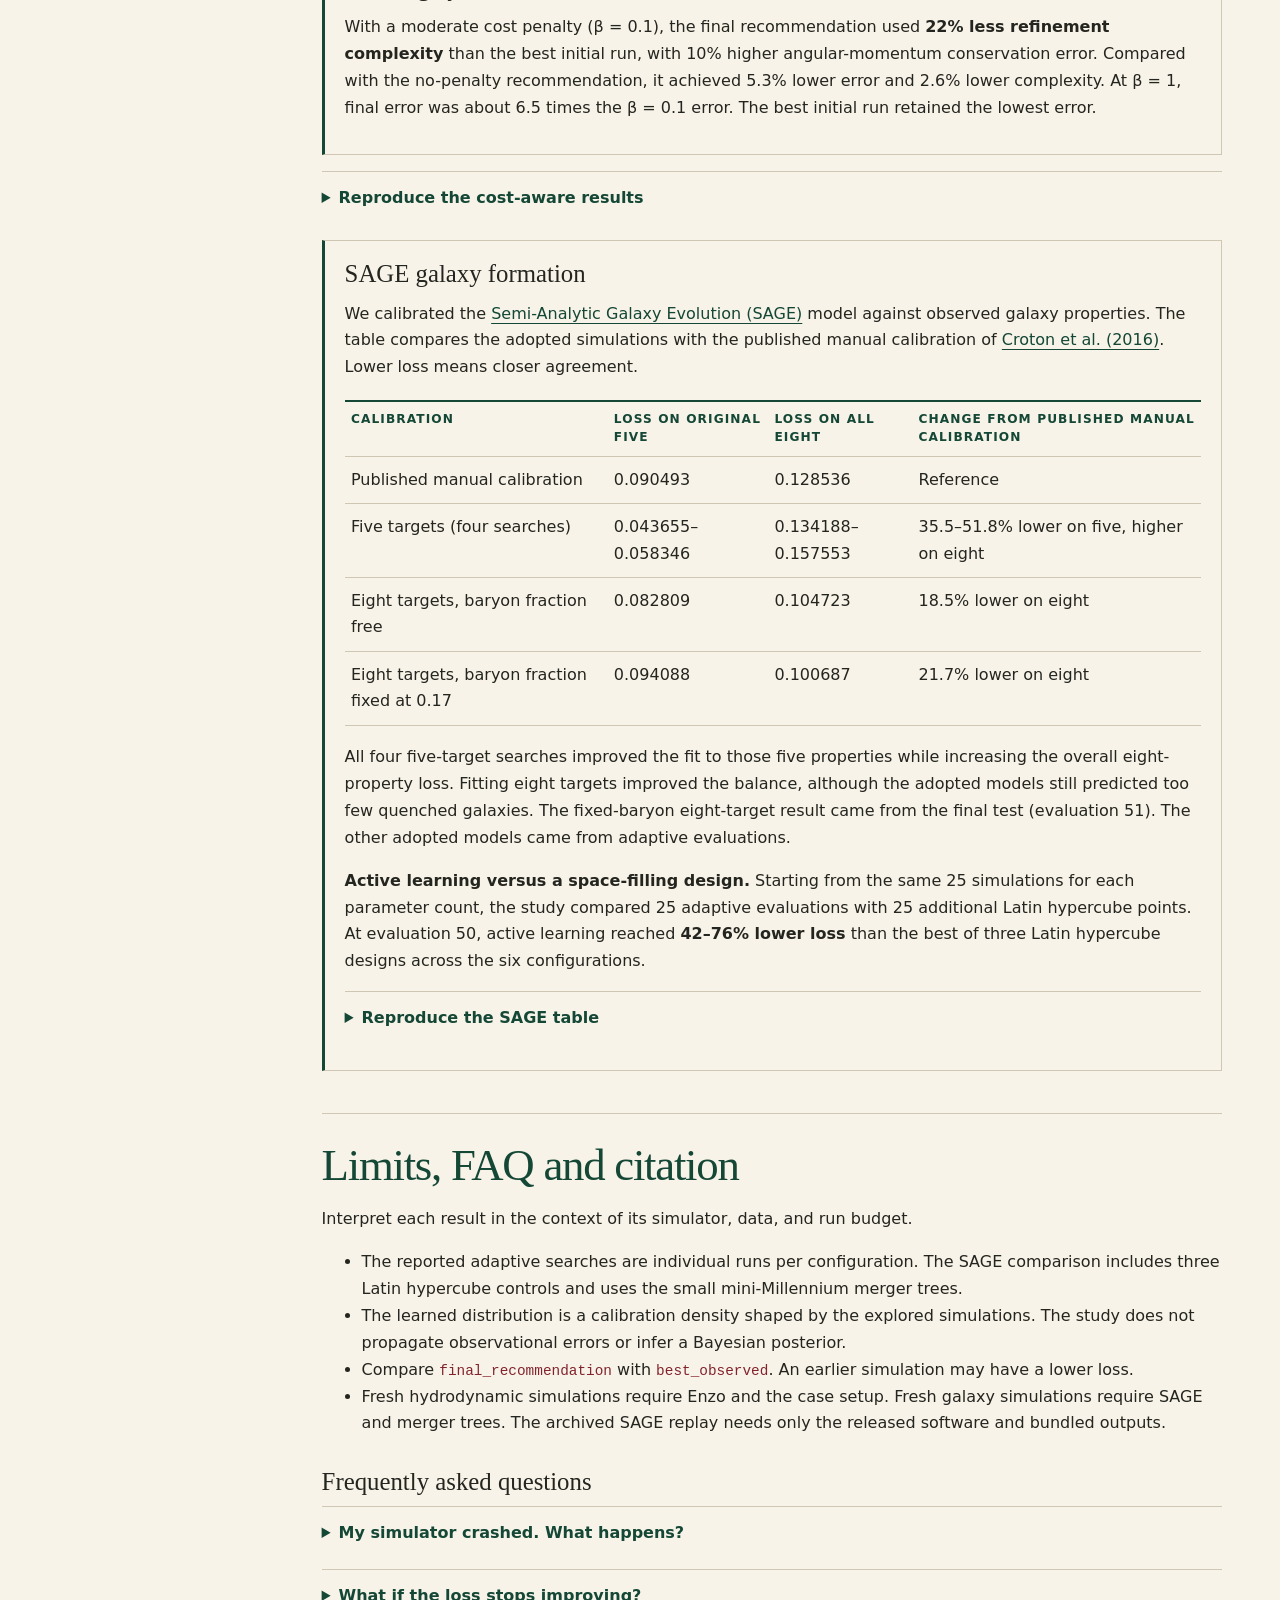
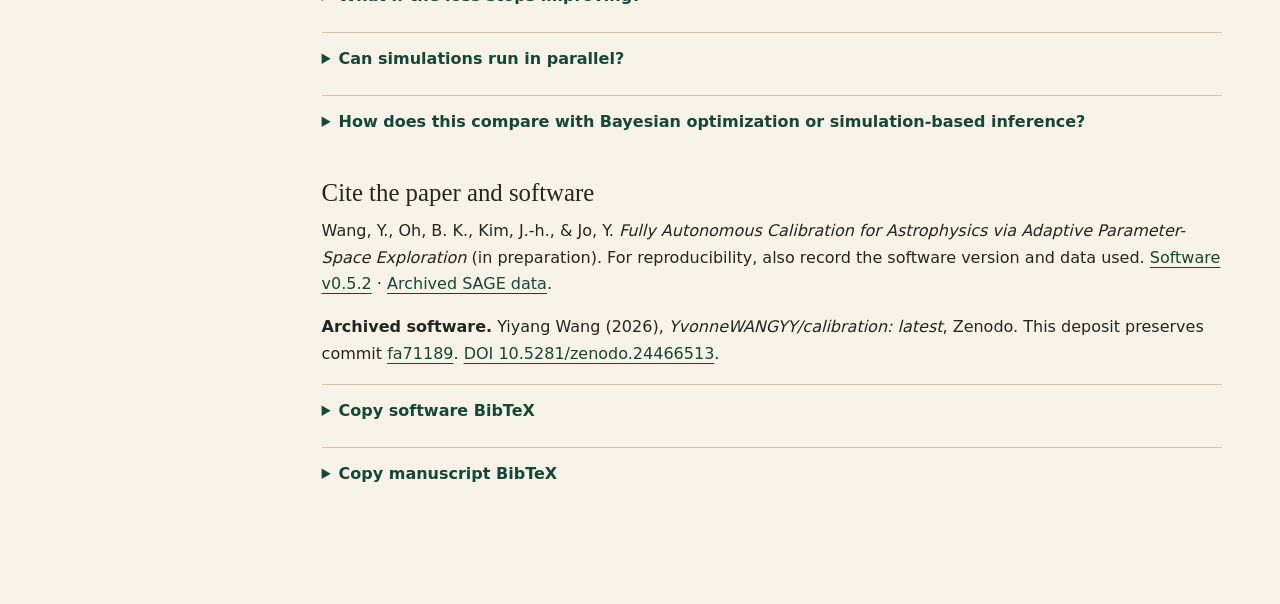
==== commit e9eccbab: "Cite the verified Zenodo software snapshot" ====
--- a/index.html
+++ b/index.html
@@ -158,7 +158,15 @@
 <details><summary>Can simulations run in parallel?</summary><p>The v0.5.2 local CLI waits for one simulator call to finish before choosing the next point. Your adapter can launch a parallel simulator and wait for its result. You can also generate the initial simulations separately in parallel and import their completed rows.</p></details>
 <details><summary>How does this compare with Bayesian optimization or simulation-based inference?</summary><p>Bayesian optimization typically models a scalar objective and uses an acquisition rule to decide where to evaluate it next. Here the flow learns from simulation inputs paired with their output profiles and proposes parameters for a specified target. Both approaches can guide sequential experiments. Simulation-based inference often aims to quantify posterior uncertainty under a prior and an observation model. This workflow uses its density to guide a search and checks its recommendation in the simulator.</p></details>
 <h3 id="cite">Cite the paper and software</h3><p>Wang, Y., Oh, B. K., Kim, J.-h., &amp; Jo, Y. <cite>Fully Autonomous Calibration for Astrophysics via Adaptive Parameter-Space Exploration</cite> (in preparation). For reproducibility, also record the software version and data used. <a href="https://github.com/YvonneWANGYY/calibration/tree/v0.5.2">Software v0.5.2</a> · <a href="https://github.com/YvonneWANGYY/calibration/tree/v0.5.2/src/autocalibration/paper_sage">Archived SAGE data</a>.</p>
-<details><summary>Copy BibTeX</summary><pre><code>@unpublished{wang_autonomous_calibration,
+<p><strong>Archived software.</strong> Yiyang Wang (2026), <cite>YvonneWANGYY/calibration: latest</cite>, Zenodo. This deposit preserves commit <a href="https://github.com/YvonneWANGYY/calibration/commit/fa711897e54e9f6fbf89846917618609402c892f">fa71189</a>. <a href="https://doi.org/10.5281/zenodo.24466513">DOI 10.5281/zenodo.24466513</a>.</p>
+<details><summary>Copy software BibTeX</summary><pre><code>@software{wang_calibration_zenodo,
+  author = {Wang, Yiyang},
+  title = {{YvonneWANGYY/calibration: latest}},
+  year = {2026},
+  publisher = {Zenodo},
+  doi = {10.5281/zenodo.24466513}
+}</code></pre></details>
+<details><summary>Copy manuscript BibTeX</summary><pre><code>@unpublished{wang_autonomous_calibration,
   author = {Wang, Yiyang and Oh, Boon Kiat and Kim, Ji-hoon and Jo, Yongseok},
   title = {Fully Autonomous Calibration for Astrophysics via Adaptive Parameter-Space Exploration},
   year = {2026},
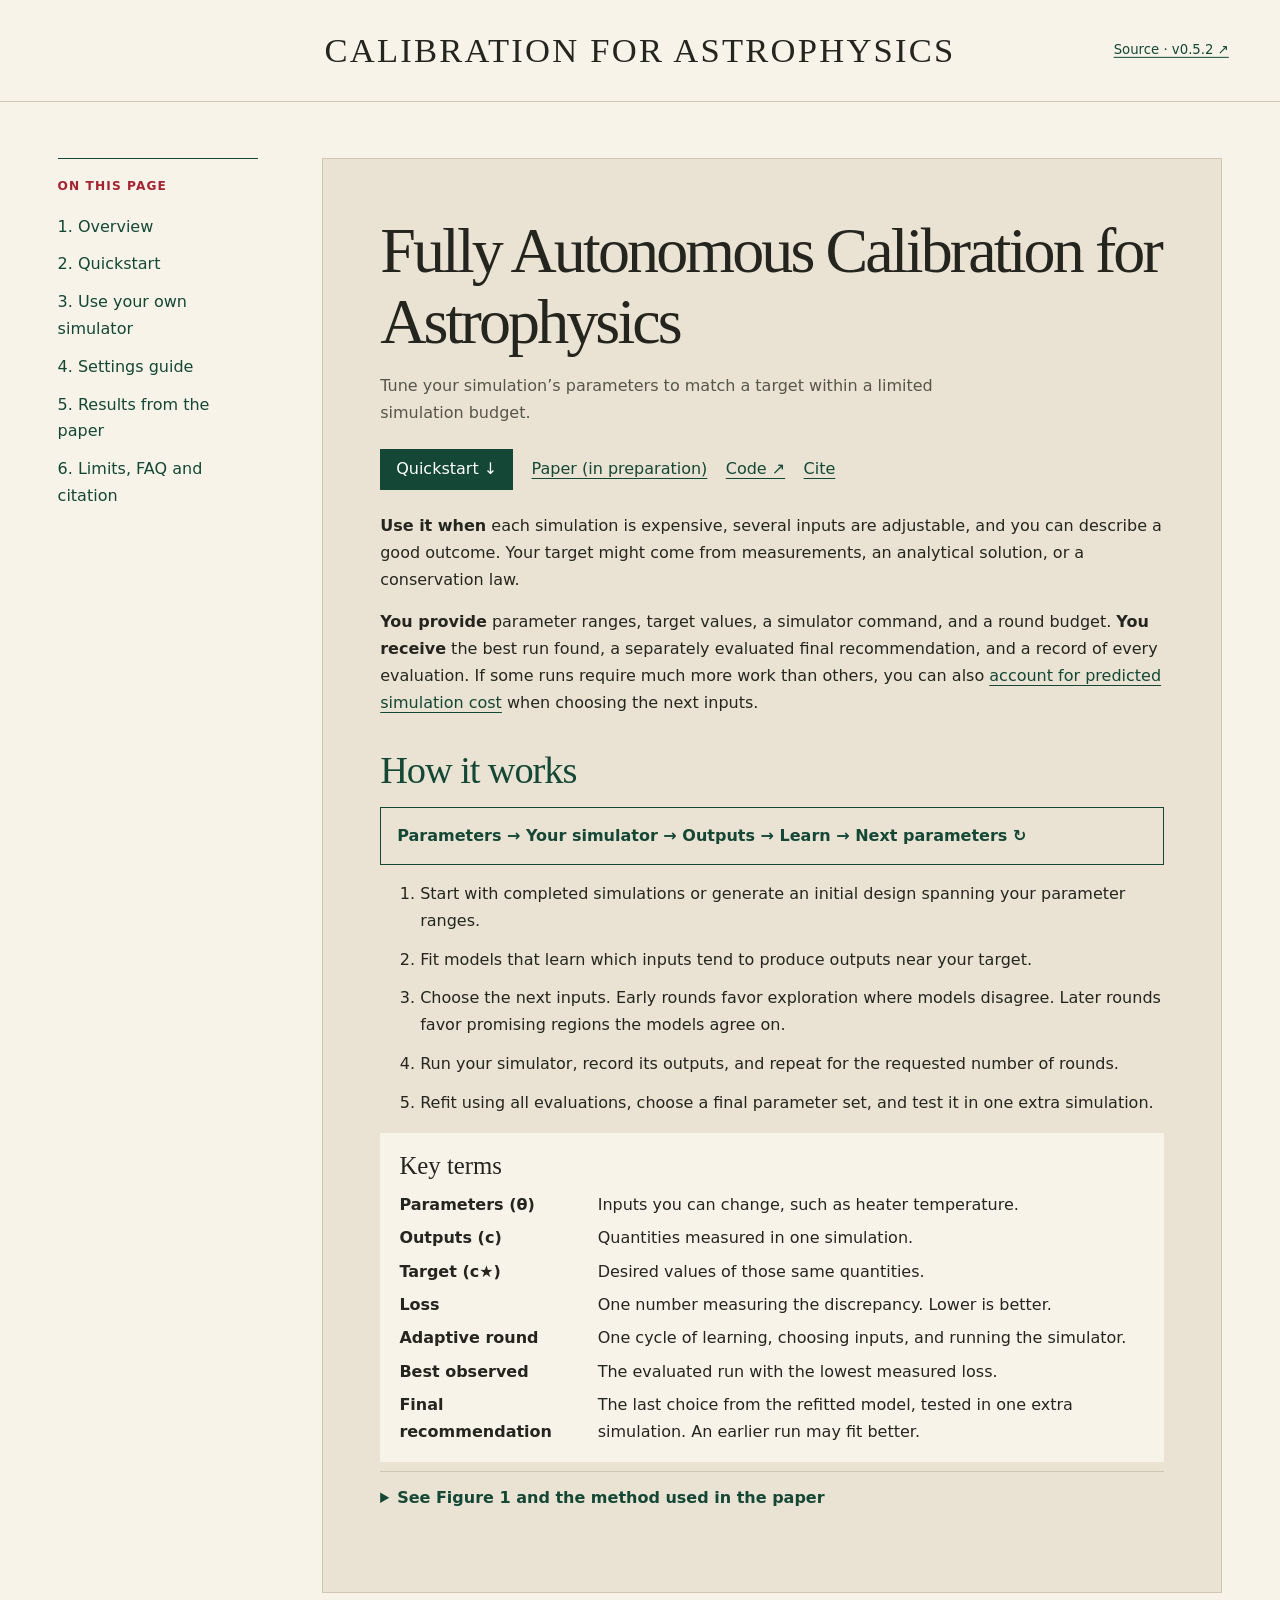
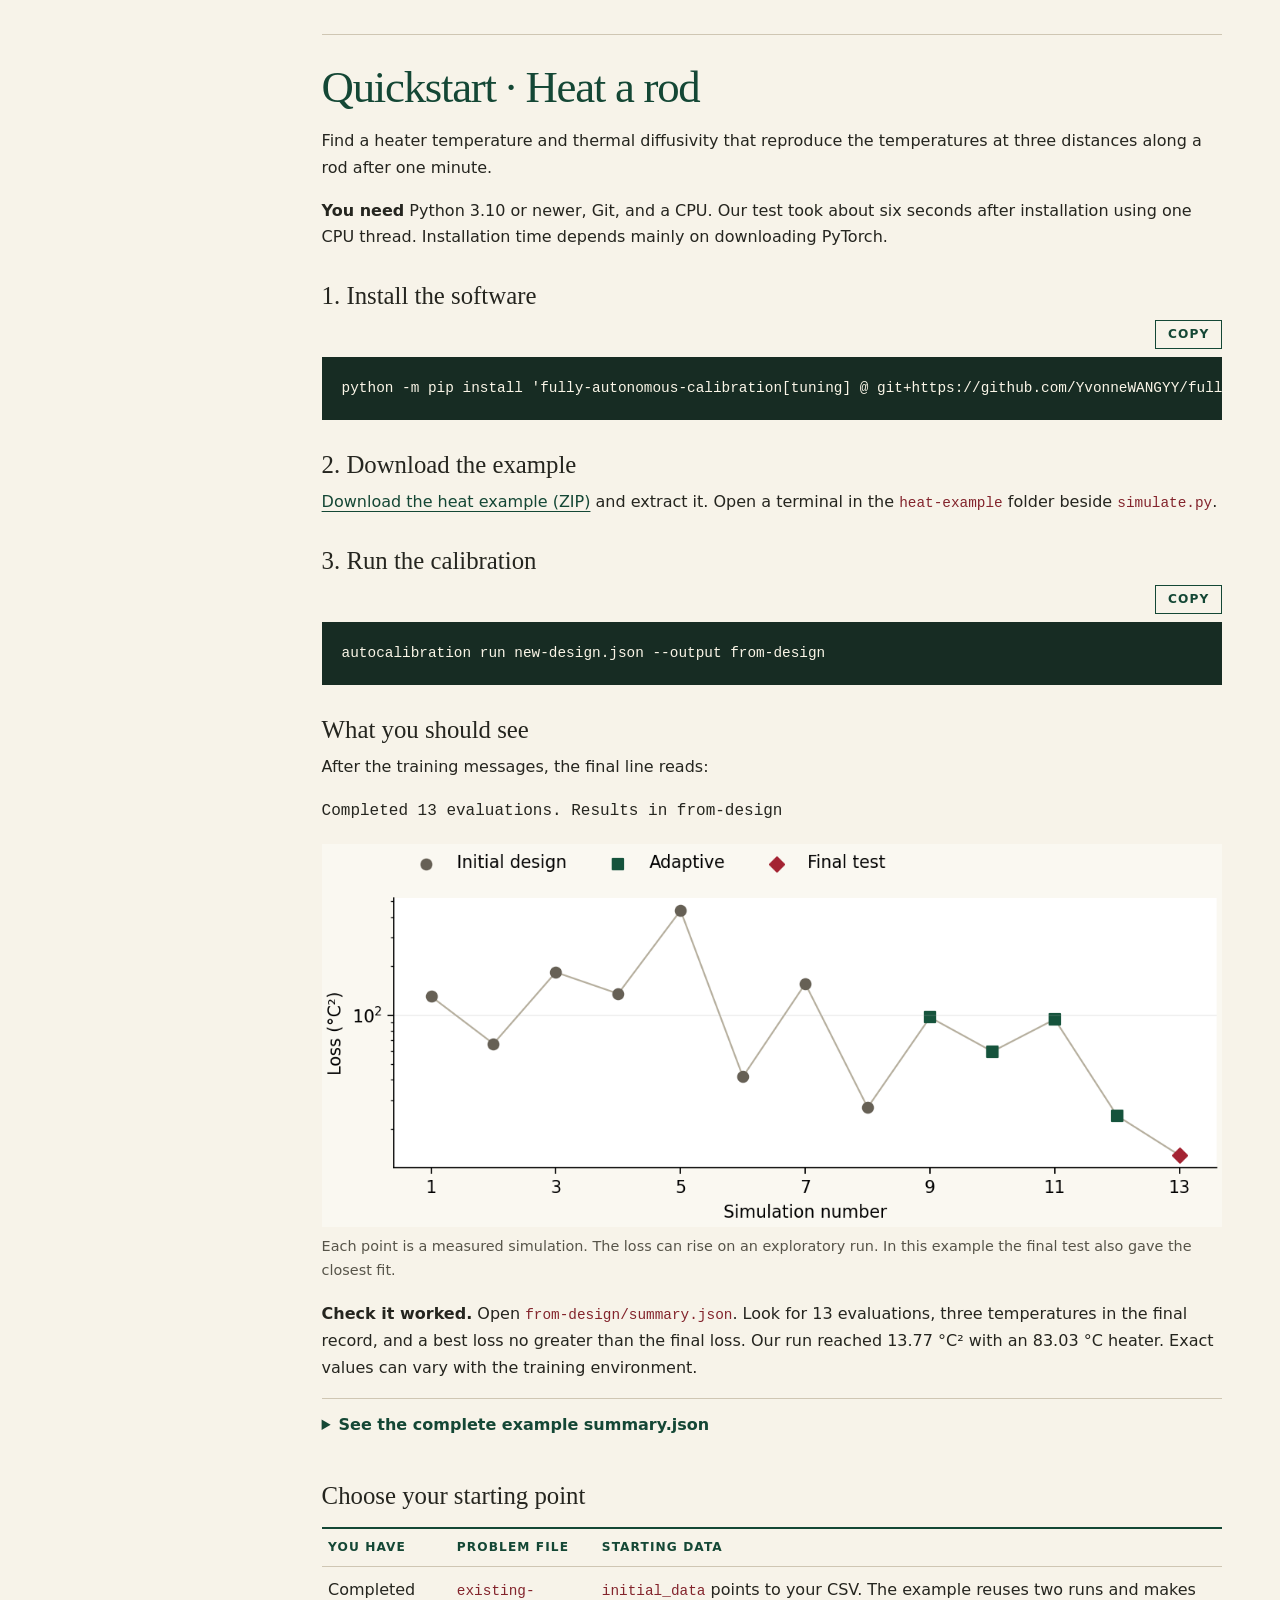
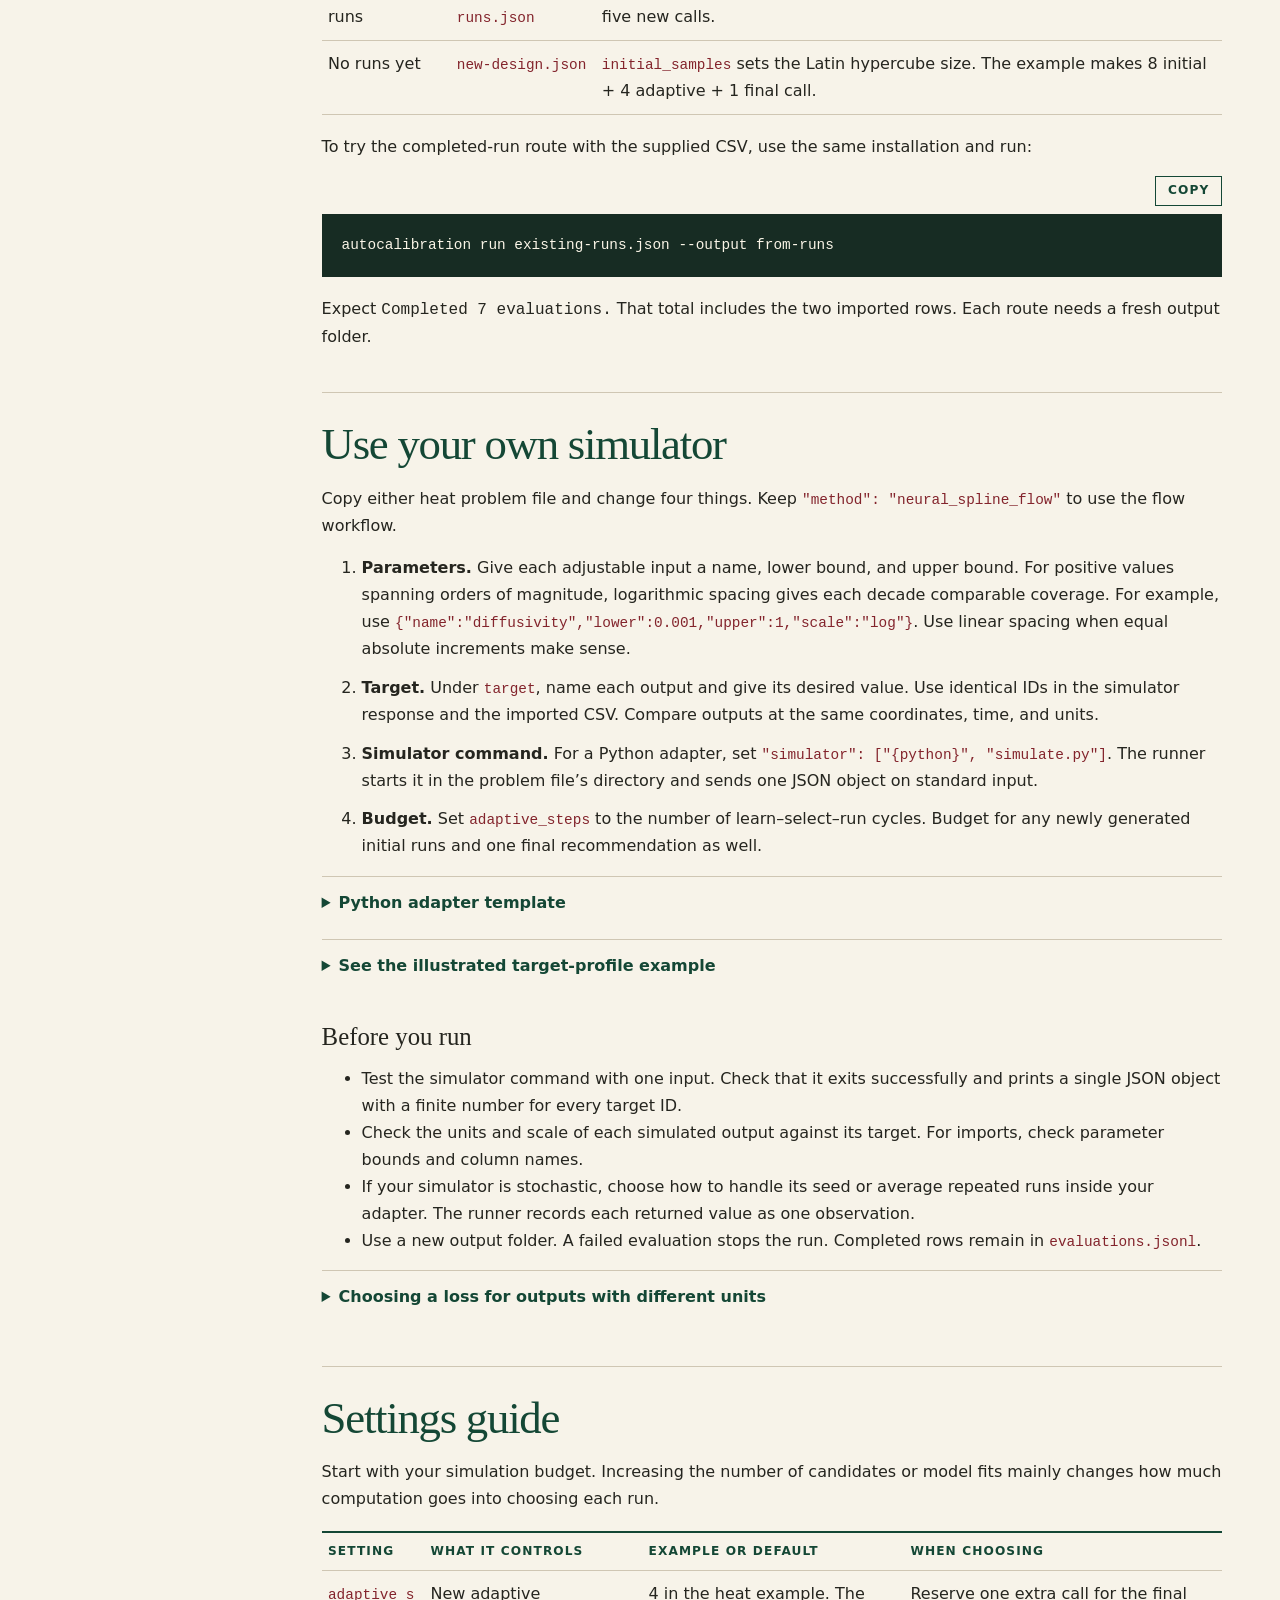
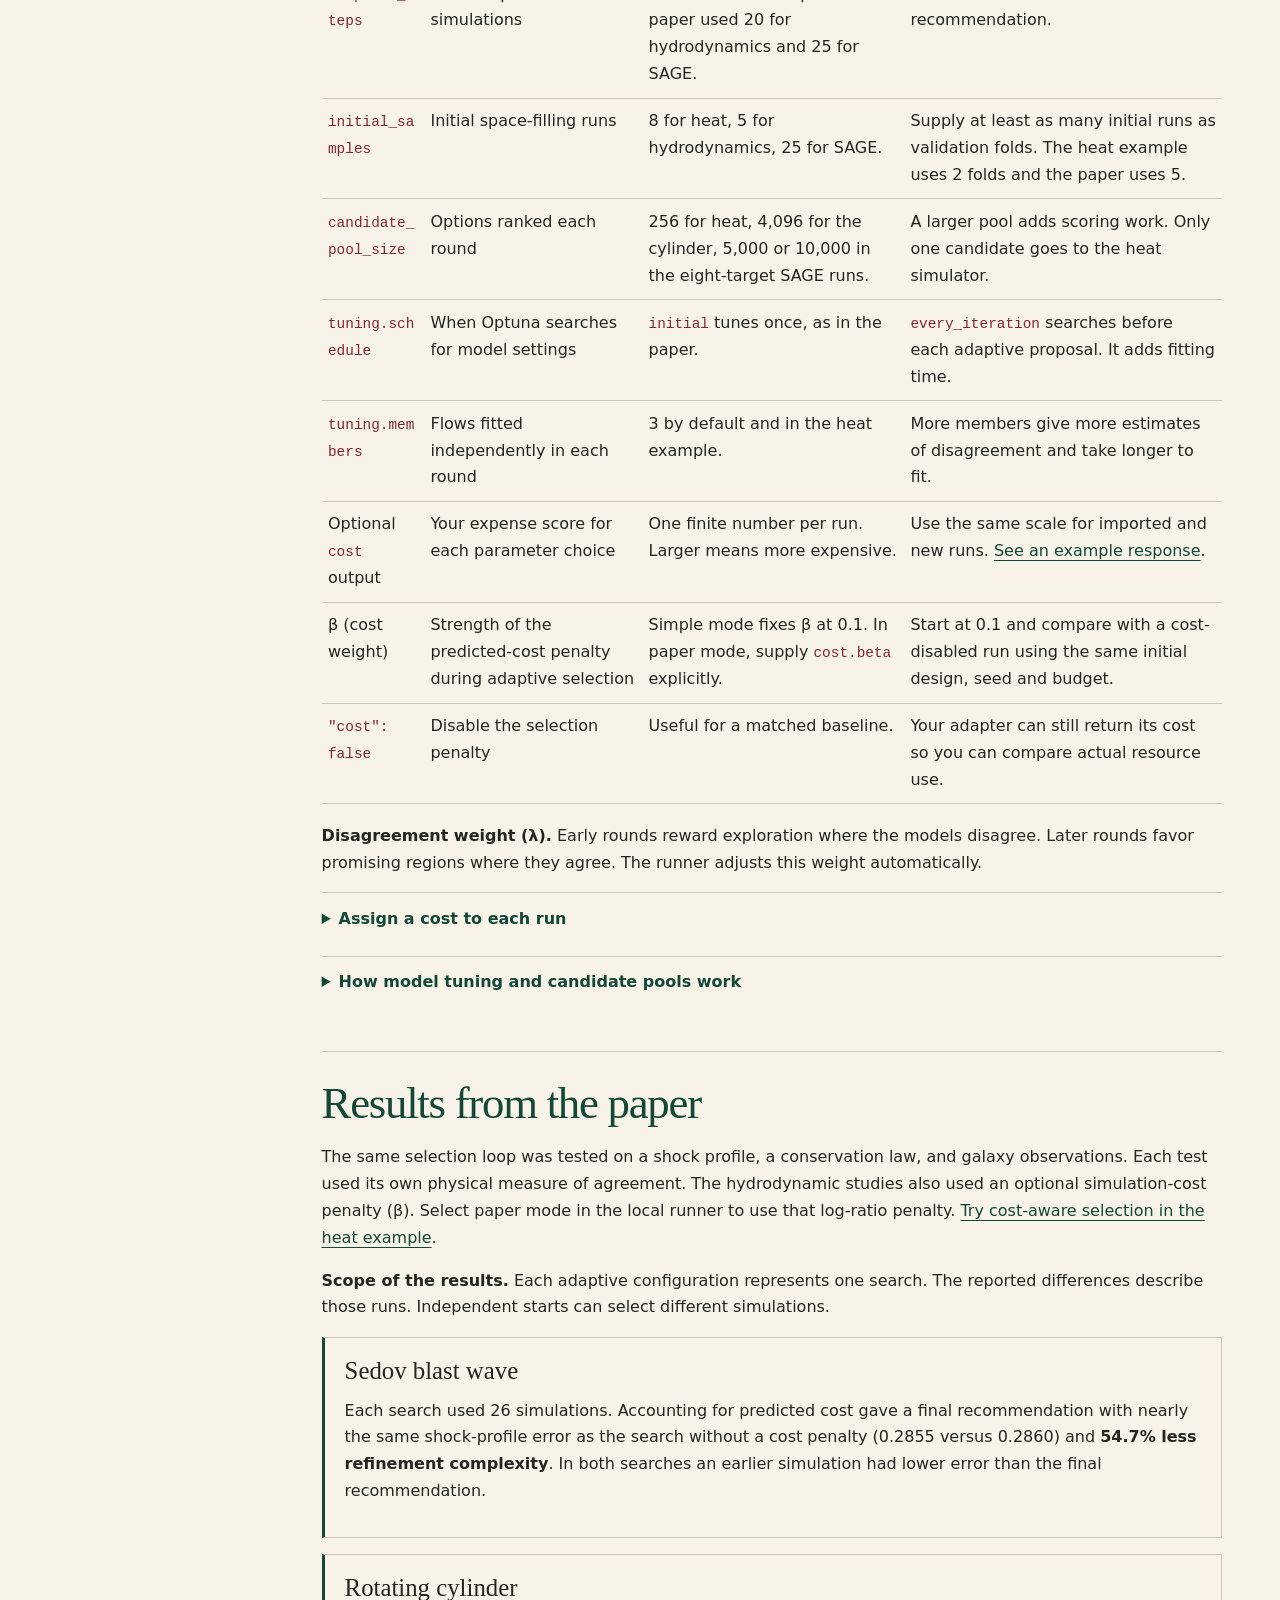
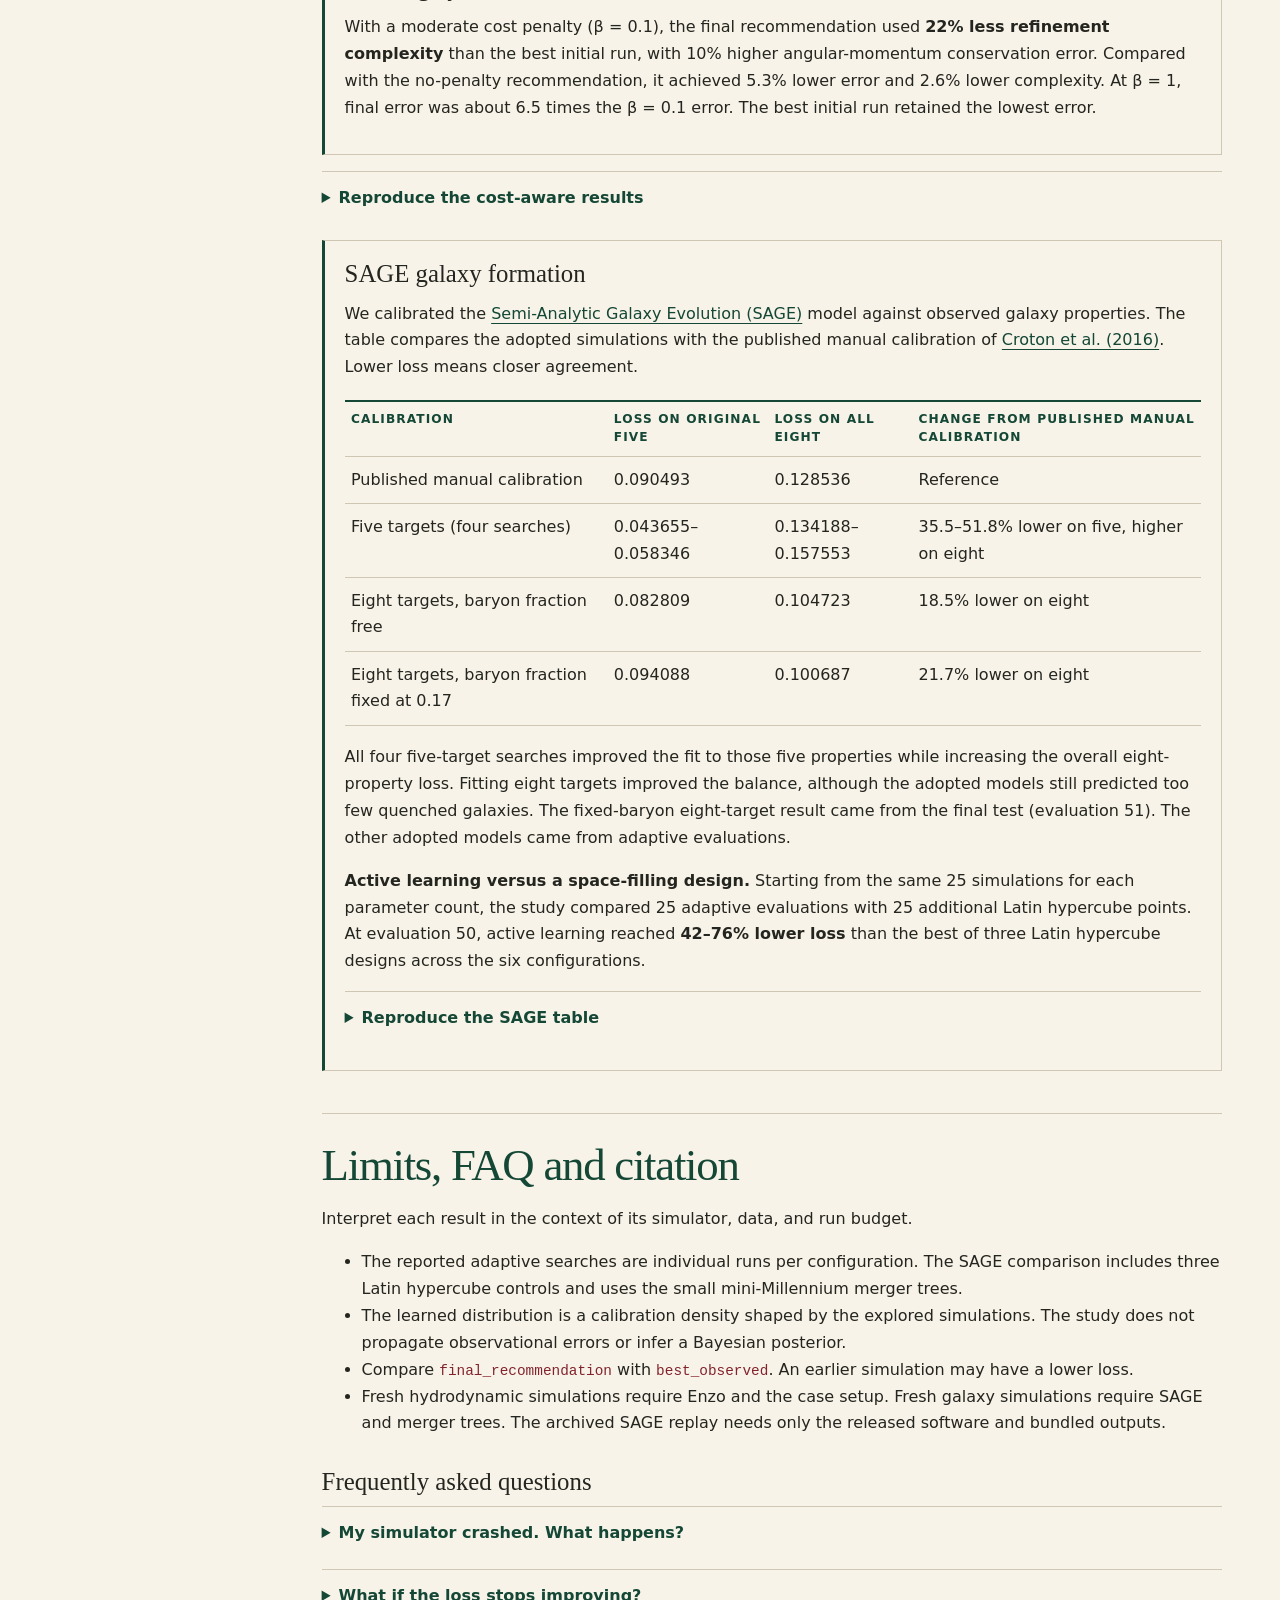
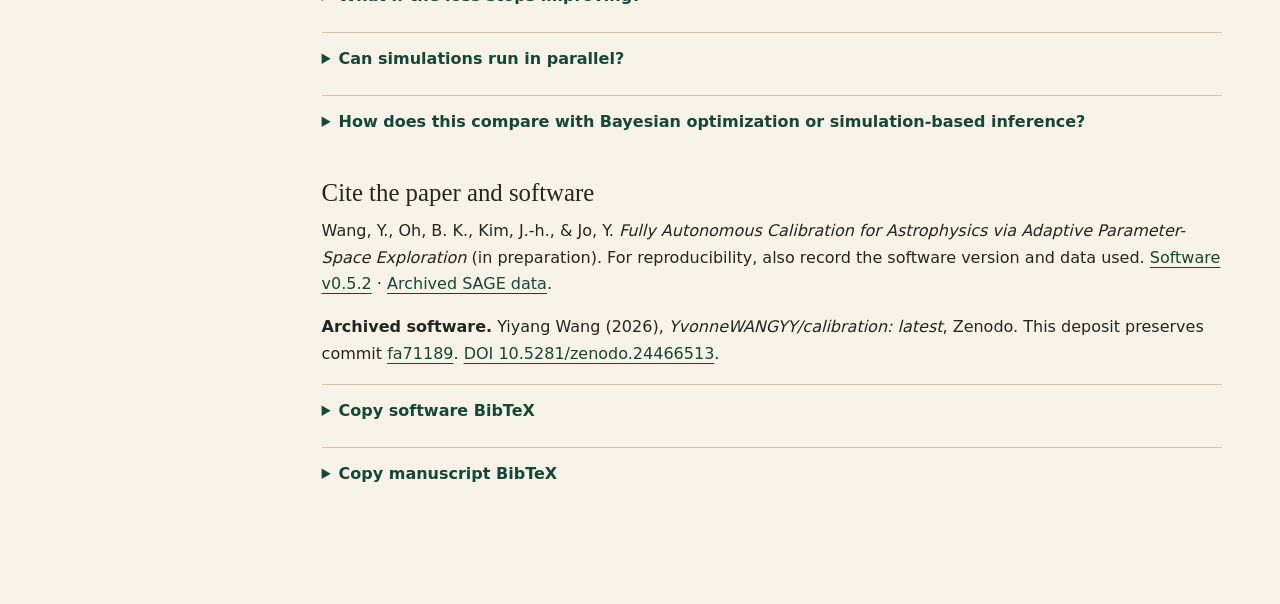
==== commit bd0e915b: "Point readers and installation commands to the renamed repository" ====
--- a/index.html
+++ b/index.html
@@ -5,12 +5,12 @@
 <title>Fully Autonomous Calibration for Astrophysics via Adaptive Parameter-Space Exploration</title>
 <meta name="description" content="Install autocalibration, define a target profile, and connect a simulator or import completed simulations.">
 <link rel="stylesheet" href="guide/style.css?v=six-section-guide"></head>
-<body><a class="skip" href="#main">Skip to content</a><header><div class="bar"><a class="brand" href="./">Calibration for Astrophysics</a><a href="https://github.com/YvonneWANGYY/calibration/tree/v0.5.2">Source · v0.5.2 ↗</a></div></header>
+<body><a class="skip" href="#main">Skip to content</a><header><div class="bar"><a class="brand" href="./">Calibration for Astrophysics</a><a href="https://github.com/YvonneWANGYY/fully-autonomous-calibration-for-astrophysical-simulations/tree/v0.5.2">Source · v0.5.2 ↗</a></div></header>
 <div class="layout"><nav class="toc" aria-label="On this page"><strong>On this page</strong><a href="#overview">1. Overview</a><a href="#quickstart">2. Quickstart</a><a href="#your-problem">3. Use your own simulator</a><a href="#settings">4. Settings guide</a><a href="#results">5. Results from the paper</a><a href="#faq">6. Limits, FAQ and citation</a></nav><main id="main">
 <section id="overview" class="intro">
 <h1>Fully Autonomous Calibration for Astrophysics</h1>
 <p class="lede">Tune your simulation’s parameters to match a target within a limited simulation budget.</p>
-<div class="actions"><a href="#quickstart">Quickstart ↓</a> <a href="#cite">Paper (in preparation)</a> <a href="https://github.com/YvonneWANGYY/calibration/tree/v0.5.2">Code ↗</a> <a href="#cite">Cite</a></div>
+<div class="actions"><a href="#quickstart">Quickstart ↓</a> <a href="#cite">Paper (in preparation)</a> <a href="https://github.com/YvonneWANGYY/fully-autonomous-calibration-for-astrophysical-simulations/tree/v0.5.2">Code ↗</a> <a href="#cite">Cite</a></div>
 <p><strong>Use it when</strong> each simulation is expensive, several inputs are adjustable, and you can describe a good outcome. Your target might come from measurements, an analytical solution, or a conservation law.</p>
 <p><strong>You provide</strong> parameter ranges, target values, a simulator command, and a round budget. <strong>You receive</strong> the best run found, a separately evaluated final recommendation, and a record of every evaluation. If some runs require much more work than others, you can also <a href="#cost-aware">account for predicted simulation cost</a> when choosing the next inputs.</p>
 <h2>How it works</h2>
@@ -23,7 +23,7 @@
 <p>Find a heater temperature and thermal diffusivity that reproduce the temperatures at three distances along a rod after one minute.</p>
 <p><strong>You need</strong> Python 3.10 or newer, Git, and a CPU. Our test took about six seconds after installation using one CPU thread. Installation time depends mainly on downloading PyTorch.</p>
 <h3 id="install">1. Install the software</h3>
-<pre><code>python -m pip install 'fully-autonomous-calibration[tuning] @ git+https://github.com/YvonneWANGYY/calibration.git@v0.5.2'</code></pre>
+<pre><code>python -m pip install 'fully-autonomous-calibration[tuning] @ git+https://github.com/YvonneWANGYY/fully-autonomous-calibration-for-astrophysical-simulations.git@v0.5.2'</code></pre>
 <h3>2. Download the example</h3><p><a href="guide/heat-example.zip" download>Download the heat example (ZIP)</a> and extract it. Open a terminal in the <code>heat-example</code> folder beside <code>simulate.py</code>.</p>
 <h3 id="new">3. Run the calibration</h3>
 <pre><code>autocalibration run new-design.json --output from-design</code></pre>
@@ -98,11 +98,11 @@
 <ul>
 <li><strong>Sedov blast wave.</strong> At a fixed time, compare density, pressure, radial velocity, and transformed specific internal energy with the analytical blast-wave solution on a common radial grid (<a href="https://doi.org/10.1098/rspa.1950.0049">Taylor 1950</a>). Each output is a simulated value minus its analytical reference, so the desired profile is zero at every radius. The reported error accounts for radial bin widths.</li>
 <li><strong>Rotating cylinder.</strong> The study uses the Enzo hydrodynamics code (<a href="https://doi.org/10.1088/0067-0049/211/2/19">Bryan et al. 2014</a>). Track the change in each of the three angular-momentum components at 51 saved times, relative to the initial component value and scaled by the magnitude of the initial axial angular momentum. Conservation gives a target of zero drift in each component at every time.</li>
-<li><strong>SAGE galaxy formation.</strong> The <a href="https://github.com/sage-home/sage-model">SAGE codebase</a> implements the galaxy-formation model described by <a href="https://doi.org/10.3847/0067-0049/222/2/22">Croton et al. (2016)</a>. Its calibration targets are observations. For example, the study uses the galaxy number density in stellar-mass bins measured by <a href="https://doi.org/10.1111/j.1365-2966.2008.13348.x">Baldry, Glazebrook &amp; Driver (2008)</a>. The adapter must apply the same bin definitions and logarithmic units to its predictions. The paper’s comparison score averages squared residuals within each observable after scaling by its observed range (mapped to [−1, 1]), then gives each observable equal weight. A densely sampled observable therefore gets the same total weight as a sparsely sampled one. <a href="https://github.com/YvonneWANGYY/calibration/blob/v0.5.2/src/autocalibration/paper_sage/comparison_target.json">Inspect the published SAGE target bins</a>.</li>
+<li><strong>SAGE galaxy formation.</strong> The <a href="https://github.com/sage-home/sage-model">SAGE codebase</a> implements the galaxy-formation model described by <a href="https://doi.org/10.3847/0067-0049/222/2/22">Croton et al. (2016)</a>. Its calibration targets are observations. For example, the study uses the galaxy number density in stellar-mass bins measured by <a href="https://doi.org/10.1111/j.1365-2966.2008.13348.x">Baldry, Glazebrook &amp; Driver (2008)</a>. The adapter must apply the same bin definitions and logarithmic units to its predictions. The paper’s comparison score averages squared residuals within each observable after scaling by its observed range (mapped to [−1, 1]), then gives each observable equal weight. A densely sampled observable therefore gets the same total weight as a sparsely sampled one. <a href="https://github.com/YvonneWANGYY/fully-autonomous-calibration-for-astrophysical-simulations/blob/v0.5.2/src/autocalibration/paper_sage/comparison_target.json">Inspect the published SAGE target bins</a>.</li>
 </ul></details>
 </details>
 <h3>Before you run</h3><ul><li>Test the simulator command with one input. Check that it exits successfully and prints a single JSON object with a finite number for every target ID.</li><li>Check the units and scale of each simulated output against its target. For imports, check parameter bounds and column names.</li><li>If your simulator is stochastic, choose how to handle its seed or average repeated runs inside your adapter. The runner records each returned value as one observation.</li><li>Use a new output folder. A failed evaluation stops the run. Completed rows remain in <code>evaluations.jsonl</code>.</li></ul>
-<details><summary>Choosing a loss for outputs with different units</summary><p>The local runner sums squared differences between the outputs and their targets. For temperatures in °C, the loss is in °C². For unlike quantities, apply the same scaling to each target and its simulated counterpart before returning them. Otherwise a large numerical range can dominate the loss.</p><p>The SAGE paper maps each observable’s observed range to [−1, 1], averages squared differences across that observable’s bins, then averages across observables. This gives equal weight to each galaxy property. <a href="https://github.com/YvonneWANGYY/calibration/blob/v0.5.2/src/autocalibration/paper_sage/comparison_target.json">See the SAGE comparison targets</a>.</p></details></section>
+<details><summary>Choosing a loss for outputs with different units</summary><p>The local runner sums squared differences between the outputs and their targets. For temperatures in °C, the loss is in °C². For unlike quantities, apply the same scaling to each target and its simulated counterpart before returning them. Otherwise a large numerical range can dominate the loss.</p><p>The SAGE paper maps each observable’s observed range to [−1, 1], averages squared differences across that observable’s bins, then averages across observables. This gives equal weight to each galaxy property. <a href="https://github.com/YvonneWANGYY/fully-autonomous-calibration-for-astrophysical-simulations/blob/v0.5.2/src/autocalibration/paper_sage/comparison_target.json">See the SAGE comparison targets</a>.</p></details></section>
 
 <section id="settings"><h2 id="flow-tuning">Settings guide</h2>
 <p>Start with your simulation budget. Increasing the number of candidates or model fits mainly changes how much computation goes into choosing each run.</p><div class="table-scroll" role="region" tabindex="0" aria-label="Setting table"><table><thead><tr><th scope="col">Setting</th><th scope="col">What it controls</th><th scope="col">Example or default</th><th scope="col">When choosing</th></tr></thead><tbody><tr><td><code>adaptive_steps</code></td><td>New adaptive simulations</td><td>4 in the heat example. The paper used 20 for hydrodynamics and 25 for SAGE.</td><td>Reserve one extra call for the final recommendation.</td></tr><tr><td><code>initial_samples</code></td><td>Initial space-filling runs</td><td>8 for heat, 5 for hydrodynamics, 25 for SAGE.</td><td>Supply at least as many initial runs as validation folds. The heat example uses 2 folds and the paper uses 5.</td></tr><tr><td><code>candidate_pool_size</code></td><td>Options ranked each round</td><td>256 for heat, 4,096 for the cylinder, 5,000 or 10,000 in the eight-target SAGE runs.</td><td>A larger pool adds scoring work. Only one candidate goes to the heat simulator.</td></tr><tr><td><code>tuning.schedule</code></td><td>When Optuna searches for model settings</td><td><code>initial</code> tunes once, as in the paper.</td><td><code>every_iteration</code> searches before each adaptive proposal. It adds fitting time.</td></tr><tr><td><code>tuning.members</code></td><td>Flows fitted independently in each round</td><td>3 by default and in the heat example.</td><td>More members give more estimates of disagreement and take longer to fit.</td></tr><tr><td>Optional <code>cost</code> output</td><td>Your expense score for each parameter choice</td><td>One finite number per run. Larger means more expensive.</td><td>Use the same scale for imported and new runs. <a href="#cost-aware">See an example response</a>.</td></tr><tr><td>β (cost weight)</td><td>Strength of the predicted-cost penalty during adaptive selection</td><td>Simple mode fixes β at 0.1. In paper mode, supply <code>cost.beta</code> explicitly.</td><td>Start at 0.1 and compare with a cost-disabled run using the same initial design, seed and budget.</td></tr><tr><td><code>"cost": false</code></td><td>Disable the selection penalty</td><td>Useful for a matched baseline.</td><td>Your adapter can still return its cost so you can compare actual resource use.</td></tr></tbody></table></div>
@@ -131,7 +131,7 @@
 <ul><li>The penalty shapes which simulations enter training during the adaptive search. The final recommendation is selected without a cost penalty, then evaluated to measure its actual cost and error.</li>
 <li>A larger β can give a more expensive final pick. In the rotating-cylinder study, β = 1 gave about 6.5 times the conservation error of β = 0.1 and slightly higher refinement complexity.</li>
 <li>Both modes use the 80th percentile of 500 trees’ predictions. Actual cost can exceed that estimate. Along the paper’s cost-aware searches, mean absolute percentage error was 3.6% for Sedov and 11.4% across the two rotating-cylinder runs.</li></ul></details>
-<details><summary>How model tuning and candidate pools work</summary><p><a href="https://doi.org/10.1145/3292500.3330701">Optuna (Akiba et al. 2019)</a> chooses flow settings using the lowest mean held-out negative log-likelihood. Set <code>tuning.trials</code> for search attempts, <code>tuning.folds</code> for validation groups, and <code>tuning.epochs</code> for training passes per fit. Both tuning schedules refit model weights each round. <a href="https://github.com/YvonneWANGYY/calibration/tree/v0.5.2#tune-a-neural-spline-flow-with-optuna">See the configurable search space</a>.</p>
+<details><summary>How model tuning and candidate pools work</summary><p><a href="https://doi.org/10.1145/3292500.3330701">Optuna (Akiba et al. 2019)</a> chooses flow settings using the lowest mean held-out negative log-likelihood. Set <code>tuning.trials</code> for search attempts, <code>tuning.folds</code> for validation groups, and <code>tuning.epochs</code> for training passes per fit. Both tuning schedules refit model weights each round. <a href="https://github.com/YvonneWANGYY/fully-autonomous-calibration-for-astrophysical-simulations/tree/v0.5.2#tune-a-neural-spline-flow-with-optuna">See the configurable search space</a>.</p>
 <p>In one SAGE comparison with the same initial simulations, the first new evaluation had five-observable loss 0.126 with 5,000 candidates, 0.080 with 10,000, and 0.340 with 20,000. Pool size changes which candidate wins the ranking, so increasing it need not improve the next simulation.</p></details></section>
 
 <section id="results"><h2 id="paper">Results from the paper</h2><p>The same selection loop was tested on a shock profile, a conservation law, and galaxy observations. Each test used its own physical measure of agreement. The hydrodynamic studies also used an optional simulation-cost penalty (β). Select paper mode in the local runner to use that log-ratio penalty. <a href="#cost-aware">Try cost-aware selection in the heat example</a>.</p>
@@ -144,11 +144,11 @@
 <pre><samp>Sedov: 558,284 -&gt; 252,890 (54.7% lower)
 Rotating cylinder: 3,427,030 -&gt; 2,672,995 (22.0% lower)</samp></pre>
 <p>The script reads measured refinement complexities and computes 100 × (1 − selected/reference). For Sedov it compares the β = 1 and β = 0 final simulations. For the cylinder it compares the β = 0.1 final simulation with the lowest-error initial simulation. These are single-simulation costs. The script checks the arithmetic without running Enzo.</p>
-<p><strong>What ships in v0.5.2?</strong> The tag contains Sedov β = 0 and 1 settings with the reported final measurements. Its cylinder β = 0 and 1 files describe an earlier ten-initial-run design. The paper used five initial runs and also tested β = 0.1. The tag lacks that configuration and a command to regenerate the paper’s cylinder search. Fresh forward simulations require the corresponding Enzo setup. The tagged release includes the script and measured rows for both percentage comparisons. <a href="https://github.com/YvonneWANGYY/calibration/tree/v0.5.2/examples/hydrodynamics">Inspect the tagged settings</a>.</p></details>
+<p><strong>What ships in v0.5.2?</strong> The tag contains Sedov β = 0 and 1 settings with the reported final measurements. Its cylinder β = 0 and 1 files describe an earlier ten-initial-run design. The paper used five initial runs and also tested β = 0.1. The tag lacks that configuration and a command to regenerate the paper’s cylinder search. Fresh forward simulations require the corresponding Enzo setup. The tagged release includes the script and measured rows for both percentage comparisons. <a href="https://github.com/YvonneWANGYY/fully-autonomous-calibration-for-astrophysical-simulations/tree/v0.5.2/examples/hydrodynamics">Inspect the tagged settings</a>.</p></details>
 <article class="result"><h3>SAGE galaxy formation</h3><p>We calibrated the <a href="https://github.com/sage-home/sage-model">Semi-Analytic Galaxy Evolution (SAGE)</a> model against observed galaxy properties. The table compares the adopted simulations with the published manual calibration of <a href="https://doi.org/10.3847/0067-0049/222/2/22">Croton et al. (2016)</a>. Lower loss means closer agreement.</p><div class="table-scroll" role="region" tabindex="0" aria-label="Calibration table"><table><thead><tr><th scope="col">Calibration</th><th scope="col">Loss on original five</th><th scope="col">Loss on all eight</th><th scope="col">Change from published manual calibration</th></tr></thead><tbody><tr><td>Published manual calibration</td><td>0.090493</td><td>0.128536</td><td>Reference</td></tr><tr><td>Five targets (four searches)</td><td>0.043655–0.058346</td><td>0.134188–0.157553</td><td>35.5–51.8% lower on five, higher on eight</td></tr><tr><td>Eight targets, baryon fraction free</td><td>0.082809</td><td>0.104723</td><td>18.5% lower on eight</td></tr><tr><td>Eight targets, baryon fraction fixed at 0.17</td><td>0.094088</td><td>0.100687</td><td>21.7% lower on eight</td></tr></tbody></table></div>
 <p>All four five-target searches improved the fit to those five properties while increasing the overall eight-property loss. Fitting eight targets improved the balance, although the adopted models still predicted too few quenched galaxies. The fixed-baryon eight-target result came from the final test (evaluation 51). The other adopted models came from adaptive evaluations.</p>
 <p><strong>Active learning versus a space-filling design.</strong> Starting from the same 25 simulations for each parameter count, the study compared 25 adaptive evaluations with 25 additional Latin hypercube points. At evaluation 50, active learning reached <strong>42–76% lower loss</strong> than the best of three Latin hypercube designs across the six configurations.</p>
-<details id="reproduce"><summary>Reproduce the SAGE table</summary><p>After installation, rescore the archived outputs. Read <code>L5</code> and <code>L8</code> for the five- and eight-property comparisons. The first row corresponds to the published manual calibration.</p><pre><code>autocalibration reproduce-sage</code></pre><p>The replay uses processed simulation data and runs on CPU. <a href="https://github.com/YvonneWANGYY/calibration/tree/v0.5.2/src/autocalibration/paper_sage">Browse versioned data and configurations</a>.</p></details></article></section>
+<details id="reproduce"><summary>Reproduce the SAGE table</summary><p>After installation, rescore the archived outputs. Read <code>L5</code> and <code>L8</code> for the five- and eight-property comparisons. The first row corresponds to the published manual calibration.</p><pre><code>autocalibration reproduce-sage</code></pre><p>The replay uses processed simulation data and runs on CPU. <a href="https://github.com/YvonneWANGYY/fully-autonomous-calibration-for-astrophysical-simulations/tree/v0.5.2/src/autocalibration/paper_sage">Browse versioned data and configurations</a>.</p></details></article></section>
 
 <section id="faq"><h2>Limits, FAQ and citation</h2><p>Interpret each result in the context of its simulator, data, and run budget.</p>
 <ul><li>The reported adaptive searches are individual runs per configuration. The SAGE comparison includes three Latin hypercube controls and uses the small mini-Millennium merger trees.</li><li>The learned distribution is a calibration density shaped by the explored simulations. The study does not propagate observational errors or infer a Bayesian posterior.</li><li>Compare <code>final_recommendation</code> with <code>best_observed</code>. An earlier simulation may have a lower loss.</li><li>Fresh hydrodynamic simulations require Enzo and the case setup. Fresh galaxy simulations require SAGE and merger trees. The archived SAGE replay needs only the released software and bundled outputs.</li></ul>
@@ -157,8 +157,8 @@
 <details><summary>What if the loss stops improving?</summary><p>Inspect the individual outputs of your best run first. Check their units and target IDs. If the best inputs sit on a bound, reconsider the physically plausible range. If the initial sample leaves much of that range uncovered, consider more initial simulations or more adaptive rounds. An exploratory step can have higher loss than the preceding run.</p></details>
 <details><summary>Can simulations run in parallel?</summary><p>The v0.5.2 local CLI waits for one simulator call to finish before choosing the next point. Your adapter can launch a parallel simulator and wait for its result. You can also generate the initial simulations separately in parallel and import their completed rows.</p></details>
 <details><summary>How does this compare with Bayesian optimization or simulation-based inference?</summary><p>Bayesian optimization typically models a scalar objective and uses an acquisition rule to decide where to evaluate it next. Here the flow learns from simulation inputs paired with their output profiles and proposes parameters for a specified target. Both approaches can guide sequential experiments. Simulation-based inference often aims to quantify posterior uncertainty under a prior and an observation model. This workflow uses its density to guide a search and checks its recommendation in the simulator.</p></details>
-<h3 id="cite">Cite the paper and software</h3><p>Wang, Y., Oh, B. K., Kim, J.-h., &amp; Jo, Y. <cite>Fully Autonomous Calibration for Astrophysics via Adaptive Parameter-Space Exploration</cite> (in preparation). For reproducibility, also record the software version and data used. <a href="https://github.com/YvonneWANGYY/calibration/tree/v0.5.2">Software v0.5.2</a> · <a href="https://github.com/YvonneWANGYY/calibration/tree/v0.5.2/src/autocalibration/paper_sage">Archived SAGE data</a>.</p>
-<p><strong>Archived software.</strong> Yiyang Wang (2026), <cite>YvonneWANGYY/calibration: latest</cite>, Zenodo. This deposit preserves commit <a href="https://github.com/YvonneWANGYY/calibration/commit/fa711897e54e9f6fbf89846917618609402c892f">fa71189</a>. <a href="https://doi.org/10.5281/zenodo.24466513">DOI 10.5281/zenodo.24466513</a>.</p>
+<h3 id="cite">Cite the paper and software</h3><p>Wang, Y., Oh, B. K., Kim, J.-h., &amp; Jo, Y. <cite>Fully Autonomous Calibration for Astrophysics via Adaptive Parameter-Space Exploration</cite> (in preparation). For reproducibility, also record the software version and data used. <a href="https://github.com/YvonneWANGYY/fully-autonomous-calibration-for-astrophysical-simulations/tree/v0.5.2">Software v0.5.2</a> · <a href="https://github.com/YvonneWANGYY/fully-autonomous-calibration-for-astrophysical-simulations/tree/v0.5.2/src/autocalibration/paper_sage">Archived SAGE data</a>.</p>
+<p><strong>Archived software.</strong> Yiyang Wang (2026), <cite>YvonneWANGYY/calibration: latest</cite>, Zenodo. This deposit preserves commit <a href="https://github.com/YvonneWANGYY/fully-autonomous-calibration-for-astrophysical-simulations/commit/fa711897e54e9f6fbf89846917618609402c892f">fa71189</a>. <a href="https://doi.org/10.5281/zenodo.24466513">DOI 10.5281/zenodo.24466513</a>.</p>
 <details><summary>Copy software BibTeX</summary><pre><code>@software{wang_calibration_zenodo,
   author = {Wang, Yiyang},
   title = {{YvonneWANGYY/calibration: latest}},
